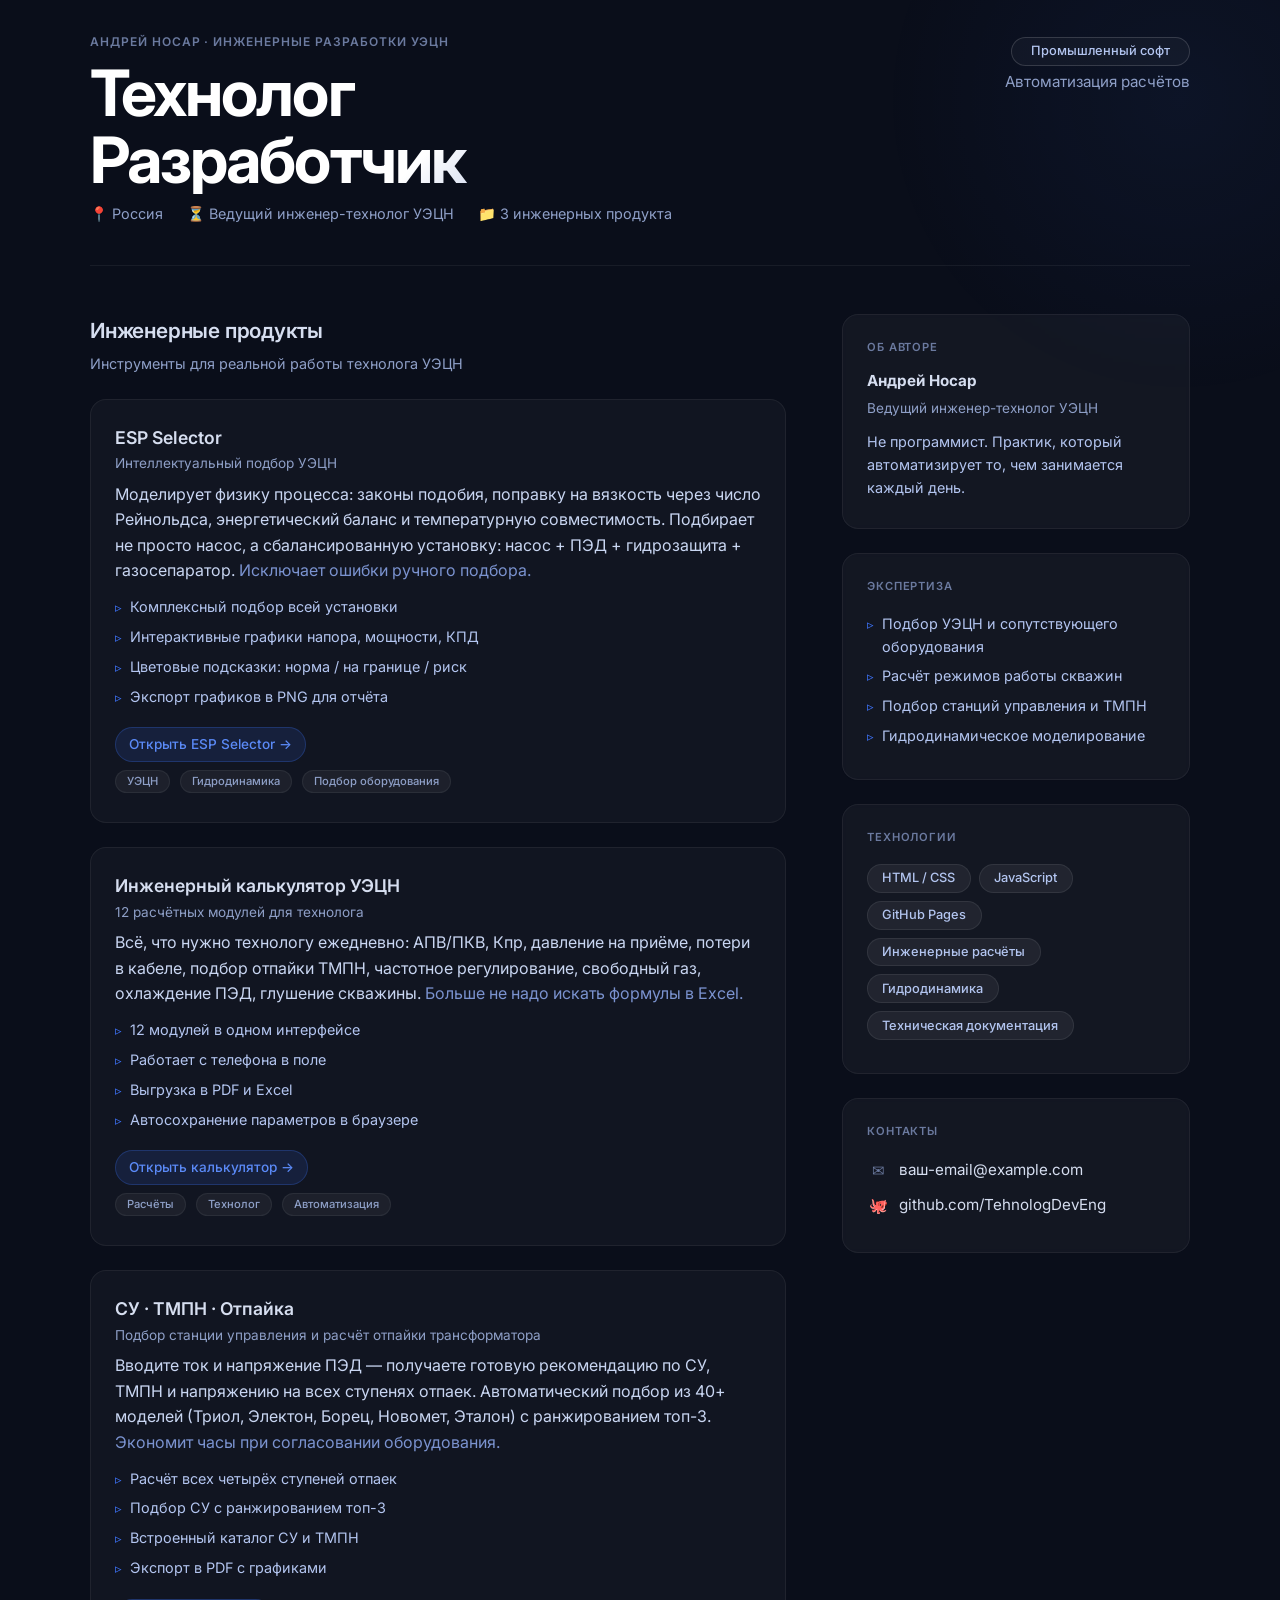
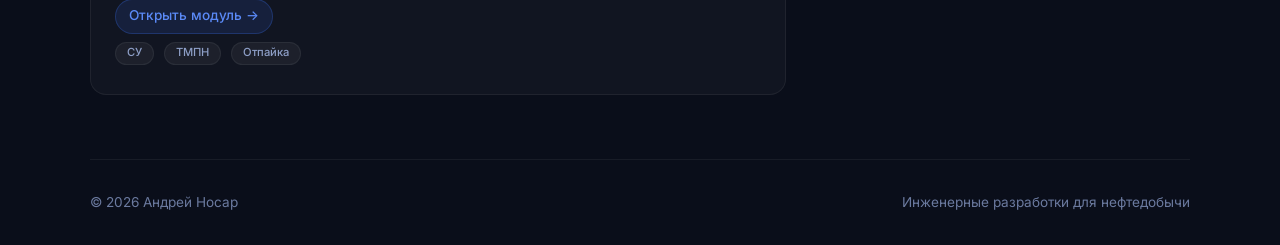
==== index.html @ 771a71e0 "Add files via upload" ====
<!DOCTYPE html>
<html lang="ru">
<head>
    <meta charset="UTF-8" />
    <meta name="viewport" content="width=device-width, initial-scale=1.0" />
    <title>Андрей Носар · Инженерные инструменты УЭЦН</title>
    <meta name="description" content="Инженерные веб‑инструменты для технолога УЭЦН: подбор УЭЦН, расчёт отпаек ТМПН, станции управления, калькулятор режимов. Разработки Андрея Носаря." />
    <meta name="author" content="Андрей Носар" />

    <!-- Open Graph (для соцсетей и мессенджеров) -->
    <meta property="og:title" content="Андрей Носар · Инженерные разработки УЭЦН" />
    <meta property="og:description" content="Три веб‑инструмента: ESP Selector, инженерный калькулятор, подбор СУ и отпаек ТМПН." />
    <meta property="og:type" content="website" />
    <meta property="og:url" content="https://tehnologdeveng.github.io/" />
    <meta property="og:image" content="https://tehnologdeveng.github.io/preview.png" />
    <meta property="og:image:width" content="1200" />
    <meta property="og:image:height" content="630" />

    <!-- Favicon и мобильные иконки -->
    <link rel="apple-touch-icon" sizes="180x180" href="/apple-touch-icon.png" />
    <link rel="icon" type="image/png" sizes="32x32" href="/favicon-32x32.png" />
    <link rel="icon" type="image/png" sizes="16x16" href="/favicon-16x16.png" />
    <link rel="manifest" href="/site.webmanifest" />

    <link href="https://fonts.googleapis.com/css2?family=Inter:opsz,wght@14..32,400;14..32,500;14..32,600;14..32,700&display=swap" rel="stylesheet" />
    <style>
        * {
            margin: 0;
            padding: 0;
            box-sizing: border-box;
        }

        body {
            font-family: 'Inter', -apple-system, sans-serif;
            background: #0a0e1a;
            color: #e8edf5;
            line-height: 1.6;
            -webkit-font-smoothing: antialiased;
            padding: 2rem 1.5rem;
            min-height: 100vh;
            display: flex;
            align-items: center;
        }

        .container {
            max-width: 1100px;
            margin: 0 auto;
            width: 100%;
        }

        .label-sm {
            font-size: 0.75rem;
            font-weight: 600;
            letter-spacing: 0.08em;
            text-transform: uppercase;
            color: #6b7a9f;
        }

        .heading-xl {
            font-size: 4rem;
            font-weight: 700;
            letter-spacing: -0.03em;
            line-height: 1.05;
            margin: 0.5rem 0 0.3rem;
            background: linear-gradient(135deg, #ffffff 60%, #7b93d0);
            -webkit-background-clip: text;
            -webkit-text-fill-color: transparent;
            background-clip: text;
        }

        .heading-lg {
            font-size: 1.3rem;
            font-weight: 600;
            letter-spacing: -0.01em;
            color: #d6def0;
            margin-bottom: 0.2rem;
        }

        .heading-md {
            font-size: 1.1rem;
            font-weight: 600;
            color: #d6def0;
            margin-bottom: 0.1rem;
        }

        .text-muted {
            color: #8e9fc7;
        }

        .text-accent {
            color: #7b93d0;
        }

        .header {
            display: flex;
            flex-wrap: wrap;
            justify-content: space-between;
            align-items: flex-start;
            padding-bottom: 2.5rem;
            border-bottom: 1px solid rgba(255, 255, 255, 0.06);
            margin-bottom: 3rem;
        }

        .header-meta {
            display: flex;
            gap: 1.5rem;
            flex-wrap: wrap;
            margin-top: 0.5rem;
            font-size: 0.9rem;
            color: #8e9fc7;
        }

        .badge-outline {
            border: 1px solid rgba(255, 255, 255, 0.15);
            border-radius: 40px;
            padding: 0.2rem 1.2rem;
            font-size: 0.8rem;
            font-weight: 500;
            color: #b3c5f0;
            display: inline-block;
            background: rgba(255, 255, 255, 0.03);
        }

        .grid-2 {
            display: grid;
            grid-template-columns: 2fr 1fr;
            gap: 3.5rem;
            margin: 2.5rem 0 2rem;
        }

        /* Анимация появления карточек */
        .project-card {
            background: rgba(255, 255, 255, 0.03);
            border-radius: 16px;
            padding: 1.5rem 1.5rem 1.8rem;
            margin-bottom: 1.5rem;
            border: 1px solid rgba(255, 255, 255, 0.06);
            transition: border-color 0.2s, background 0.2s;
            opacity: 0;
            transform: translateY(10px);
            animation: fadeUp 0.4s ease forwards;
        }
        .project-card:nth-child(1) { animation-delay: 0.05s; }
        .project-card:nth-child(2) { animation-delay: 0.15s; }
        .project-card:nth-child(3) { animation-delay: 0.25s; }

        @keyframes fadeUp {
            to {
                opacity: 1;
                transform: translateY(0);
            }
        }

        .project-card:hover {
            border-color: rgba(63, 118, 255, 0.25);
            background: rgba(255, 255, 255, 0.05);
        }

        /* Улучшенные кнопки-ссылки */
        .project-card .project-link {
            display: inline-flex;
            align-items: center;
            gap: 0.3rem;
            margin-top: 1rem;
            padding: 0.35rem 0.8rem;
            border-radius: 40px;
            background: rgba(63, 118, 255, 0.12);
            border: 1px solid rgba(63, 118, 255, 0.25);
            color: #5b8af7;
            text-decoration: none;
            font-size: 0.85rem;
            font-weight: 500;
            transition: all 0.2s;
        }
        .project-card .project-link:hover {
            background: rgba(63, 118, 255, 0.25);
            border-color: #5b8af7;
            color: #ffffff;
        }

        .project-tags {
            display: flex;
            flex-wrap: wrap;
            gap: 0.3rem 0.6rem;
            margin-top: 0.5rem;
        }

        .project-tags span {
            font-size: 0.7rem;
            font-weight: 500;
            color: #8e9fc7;
            background: rgba(255, 255, 255, 0.05);
            padding: 0.1rem 0.7rem;
            border-radius: 40px;
            border: 1px solid rgba(255, 255, 255, 0.06);
        }

        .sidebar-block {
            background: rgba(255, 255, 255, 0.04);
            border-radius: 16px;
            padding: 1.5rem 1.5rem 1.8rem;
            margin-bottom: 1.5rem;
            border: 1px solid rgba(255, 255, 255, 0.06);
            backdrop-filter: blur(2px);
        }

        .sidebar-block h3 {
            font-size: 0.7rem;
            font-weight: 600;
            letter-spacing: 0.08em;
            text-transform: uppercase;
            color: #6b7a9f;
            margin-bottom: 0.8rem;
        }

        .tech-tag {
            display: inline-block;
            background: rgba(255, 255, 255, 0.06);
            border: 1px solid rgba(255, 255, 255, 0.08);
            border-radius: 40px;
            padding: 0.2rem 0.9rem;
            font-size: 0.8rem;
            font-weight: 500;
            color: #b3c5f0;
            margin: 0.25rem 0.25rem 0.25rem 0;
        }

        .contact-line {
            display: flex;
            align-items: center;
            gap: 0.6rem;
            padding: 0.3rem 0;
            font-size: 0.95rem;
        }

        .contact-line a {
            color: #d6def0;
            text-decoration: none;
            border-bottom: 1px solid transparent;
            transition: border-color 0.2s;
        }

        .contact-line a:hover {
            border-bottom-color: #3f76ff;
        }

        .contact-line .icon {
            width: 1.4rem;
            color: #6b7a9f;
            font-weight: 400;
            text-align: center;
        }

        .feature-list {
            list-style: none;
            padding: 0;
            margin: 0.5rem 0 0;
        }

        .feature-list li {
            padding: 0.2rem 0;
            font-size: 0.9rem;
            color: #b3c5f0;
            display: flex;
            align-items: baseline;
            gap: 0.5rem;
        }

        .feature-list li::before {
            content: "▹";
            color: #3f76ff;
            font-size: 0.8rem;
        }

        /* Улучшенный контраст текста */
        .project-card p {
            color: #c9d6f2;
        }

        .footer {
            border-top: 1px solid rgba(255, 255, 255, 0.06);
            padding-top: 2rem;
            margin-top: 2.5rem;
            display: flex;
            justify-content: space-between;
            flex-wrap: wrap;
            gap: 0.8rem;
            font-size: 0.85rem;
            color: #6b7a9f;
        }

        .glow {
            position: fixed;
            width: 600px;
            height: 600px;
            background: radial-gradient(circle, rgba(63, 118, 255, 0.06) 0%, transparent 70%);
            top: -200px;
            right: -200px;
            pointer-events: none;
            z-index: -1;
        }

        /* Липкий сайдбар на десктопе */
        @media (min-width: 769px) {
            aside {
                position: sticky;
                top: 1.5rem;
                align-self: start;
            }
        }

        @media (max-width: 768px) {
            .heading-xl {
                font-size: 2.6rem;
            }
            .grid-2 {
                grid-template-columns: 1fr;
                gap: 2rem;
            }
            .container {
                padding: 0.5rem 0.5rem;
            }
            .header {
                flex-direction: column;
                gap: 0.5rem;
            }
        }

        @media (max-width: 420px) {
            .heading-xl {
                font-size: 2rem;
            }
            .badge-outline {
                font-size: 0.7rem;
                padding: 0.15rem 0.8rem;
            }
            .header-meta {
                font-size: 0.8rem;
                gap: 0.8rem;
            }
            .project-card {
                padding: 1.2rem;
            }
        }
    </style>
</head>
<body>

    <div class="glow"></div>

    <div class="container">

        <!-- ===== HEADER ===== -->
        <header class="header">
            <div>
                <div class="label-sm">Андрей Носар · Инженерные разработки УЭЦН</div>
                <h1 class="heading-xl">Технолог<br />Разработчик</h1>
                <div class="header-meta">
                    <span>📍 Россия</span>
                    <span>⏳ Ведущий инженер-технолог УЭЦН</span>
                    <span>📁 3 инженерных продукта</span>
                </div>
            </div>
            <div style="text-align: right; margin-top: 0.3rem;">
                <span class="badge-outline">Промышленный софт</span>
                <div style="margin-top: 0.3rem; font-size: 0.95rem; color: #8e9fc7;">Автоматизация расчётов</div>
            </div>
        </header>

        <!-- ===== GRID ===== -->
        <div class="grid-2">

            <!-- === ЛЕВАЯ КОЛОНКА: ПРОЕКТЫ === -->
            <section>
                <h2 class="heading-lg">Инженерные продукты</h2>
                <div style="margin-top: 0.3rem; color: #8e9fc7; font-size: 0.9rem; margin-bottom: 1.5rem;">
                    Инструменты для реальной работы технолога УЭЦН
                </div>

                <!-- === ПРОЕКТ 1: ESP Selector === -->
                <div class="project-card">
                    <div class="heading-md">ESP Selector</div>
                    <div style="font-size: 0.85rem; color: #8e9fc7; margin-bottom: 0.4rem;">
                        Интеллектуальный подбор УЭЦН
                    </div>
                    <p>
                        Моделирует физику процесса: законы подобия, поправку на вязкость через число Рейнольдса,
                        энергетический баланс и температурную совместимость. Подбирает не просто насос,
                        а сбалансированную установку: насос + ПЭД + гидрозащита + газосепаратор.
                        <span style="color: #7b93d0;">Исключает ошибки ручного подбора.</span>
                    </p>
                    <ul class="feature-list">
                        <li>Комплексный подбор всей установки</li>
                        <li>Интерактивные графики напора, мощности, КПД</li>
                        <li>Цветовые подсказки: норма / на границе / риск</li>
                        <li>Экспорт графиков в PNG для отчёта</li>
                    </ul>
                    <a href="https://tehnologdeveng.github.io/engineering-module-for-selecting-esp/" target="_blank" class="project-link">Открыть ESP Selector →</a>
                    <div class="project-tags">
                        <span>УЭЦН</span>
                        <span>Гидродинамика</span>
                        <span>Подбор оборудования</span>
                    </div>
                </div>

                <!-- === ПРОЕКТ 2: Инженерный калькулятор === -->
                <div class="project-card">
                    <div class="heading-md">Инженерный калькулятор УЭЦН</div>
                    <div style="font-size: 0.85rem; color: #8e9fc7; margin-bottom: 0.4rem;">
                        12 расчётных модулей для технолога
                    </div>
                    <p>
                        Всё, что нужно технологу ежедневно: АПВ/ПКВ, Кпр, давление на приёме,
                        потери в кабеле, подбор отпайки ТМПН, частотное регулирование,
                        свободный газ, охлаждение ПЭД, глушение скважины.
                        <span style="color: #7b93d0;">Больше не надо искать формулы в Excel.</span>
                    </p>
                    <ul class="feature-list">
                        <li>12 модулей в одном интерфейсе</li>
                        <li>Работает с телефона в поле</li>
                        <li>Выгрузка в PDF и Excel</li>
                        <li>Автосохранение параметров в браузере</li>
                    </ul>
                    <a href="https://tehnologdeveng.github.io/engineering-calculator/" target="_blank" class="project-link">Открыть калькулятор →</a>
                    <div class="project-tags">
                        <span>Расчёты</span>
                        <span>Технолог</span>
                        <span>Автоматизация</span>
                    </div>
                </div>

                <!-- === ПРОЕКТ 3: СУ · ТМПН · Отпайка === -->
                <div class="project-card">
                    <div class="heading-md">СУ · ТМПН · Отпайка</div>
                    <div style="font-size: 0.85rem; color: #8e9fc7; margin-bottom: 0.4rem;">
                        Подбор станции управления и расчёт отпайки трансформатора
                    </div>
                    <p>
                        Вводите ток и напряжение ПЭД — получаете готовую рекомендацию по СУ, ТМПН
                        и напряжению на всех ступенях отпаек. Автоматический подбор из 40+ моделей
                        (Триол, Электон, Борец, Новомет, Эталон) с ранжированием топ-3.
                        <span style="color: #7b93d0;">Экономит часы при согласовании оборудования.</span>
                    </p>
                    <ul class="feature-list">
                        <li>Расчёт всех четырёх ступеней отпаек</li>
                        <li>Подбор СУ с ранжированием топ-3</li>
                        <li>Встроенный каталог СУ и ТМПН</li>
                        <li>Экспорт в PDF с графиками</li>
                    </ul>
                    <a href="https://tehnologdeveng.github.io/Transformer-Oil-filled-for-Submersible-Pumps/" target="_blank" class="project-link">Открыть модуль →</a>
                    <div class="project-tags">
                        <span>СУ</span>
                        <span>ТМПН</span>
                        <span>Отпайка</span>
                    </div>
                </div>

            </section>

            <!-- === ПРАВАЯ КОЛОНКА: ОБ АВТОРЕ === -->
            <aside>

                <div class="sidebar-block">
                    <h3>Об авторе</h3>
                    <p style="font-size: 0.95rem; color: #d6def0; margin-bottom: 0.3rem;">
                        <strong>Андрей Носар</strong>
                    </p>
                    <p style="font-size: 0.85rem; color: #8e9fc7; margin-bottom: 0.6rem;">
                        Ведущий инженер-технолог УЭЦН
                    </p>
                    <p style="font-size: 0.9rem; color: #b3c5f0;">
                        Не программист. Практик, который автоматизирует то, чем занимается каждый день.
                    </p>
                </div>

                <div class="sidebar-block">
                    <h3>Экспертиза</h3>
                    <ul class="feature-list">
                        <li>Подбор УЭЦН и сопутствующего оборудования</li>
                        <li>Расчёт режимов работы скважин</li>
                        <li>Подбор станций управления и ТМПН</li>
                        <li>Гидродинамическое моделирование</li>
                    </ul>
                </div>

                <div class="sidebar-block">
                    <h3>Технологии</h3>
                    <div>
                        <span class="tech-tag">HTML / CSS</span>
                        <span class="tech-tag">JavaScript</span>
                        <span class="tech-tag">GitHub Pages</span>
                        <span class="tech-tag">Инженерные расчёты</span>
                        <span class="tech-tag">Гидродинамика</span>
                        <span class="tech-tag">Техническая документация</span>
                    </div>
                </div>

                <div class="sidebar-block">
                    <h3>Контакты</h3>
                    <div class="contact-line">
                        <span class="icon">✉</span>
                        <!-- Замените на реальный email -->
                        <a href="mailto:ваш-email@example.com">ваш-email@example.com</a>
                    </div>
                    <div class="contact-line">
                        <span class="icon">🐙</span>
                        <a href="https://github.com/TehnologDevEng" target="_blank">github.com/TehnologDevEng</a>
                    </div>
                </div>

            </aside>

        </div>

        <!-- ===== FOOTER ===== -->
        <footer class="footer">
            <span>© 2026 Андрей Носар</span>
            <span>Инженерные разработки для нефтедобычи</span>
        </footer>

    </div>

</body>
</html>
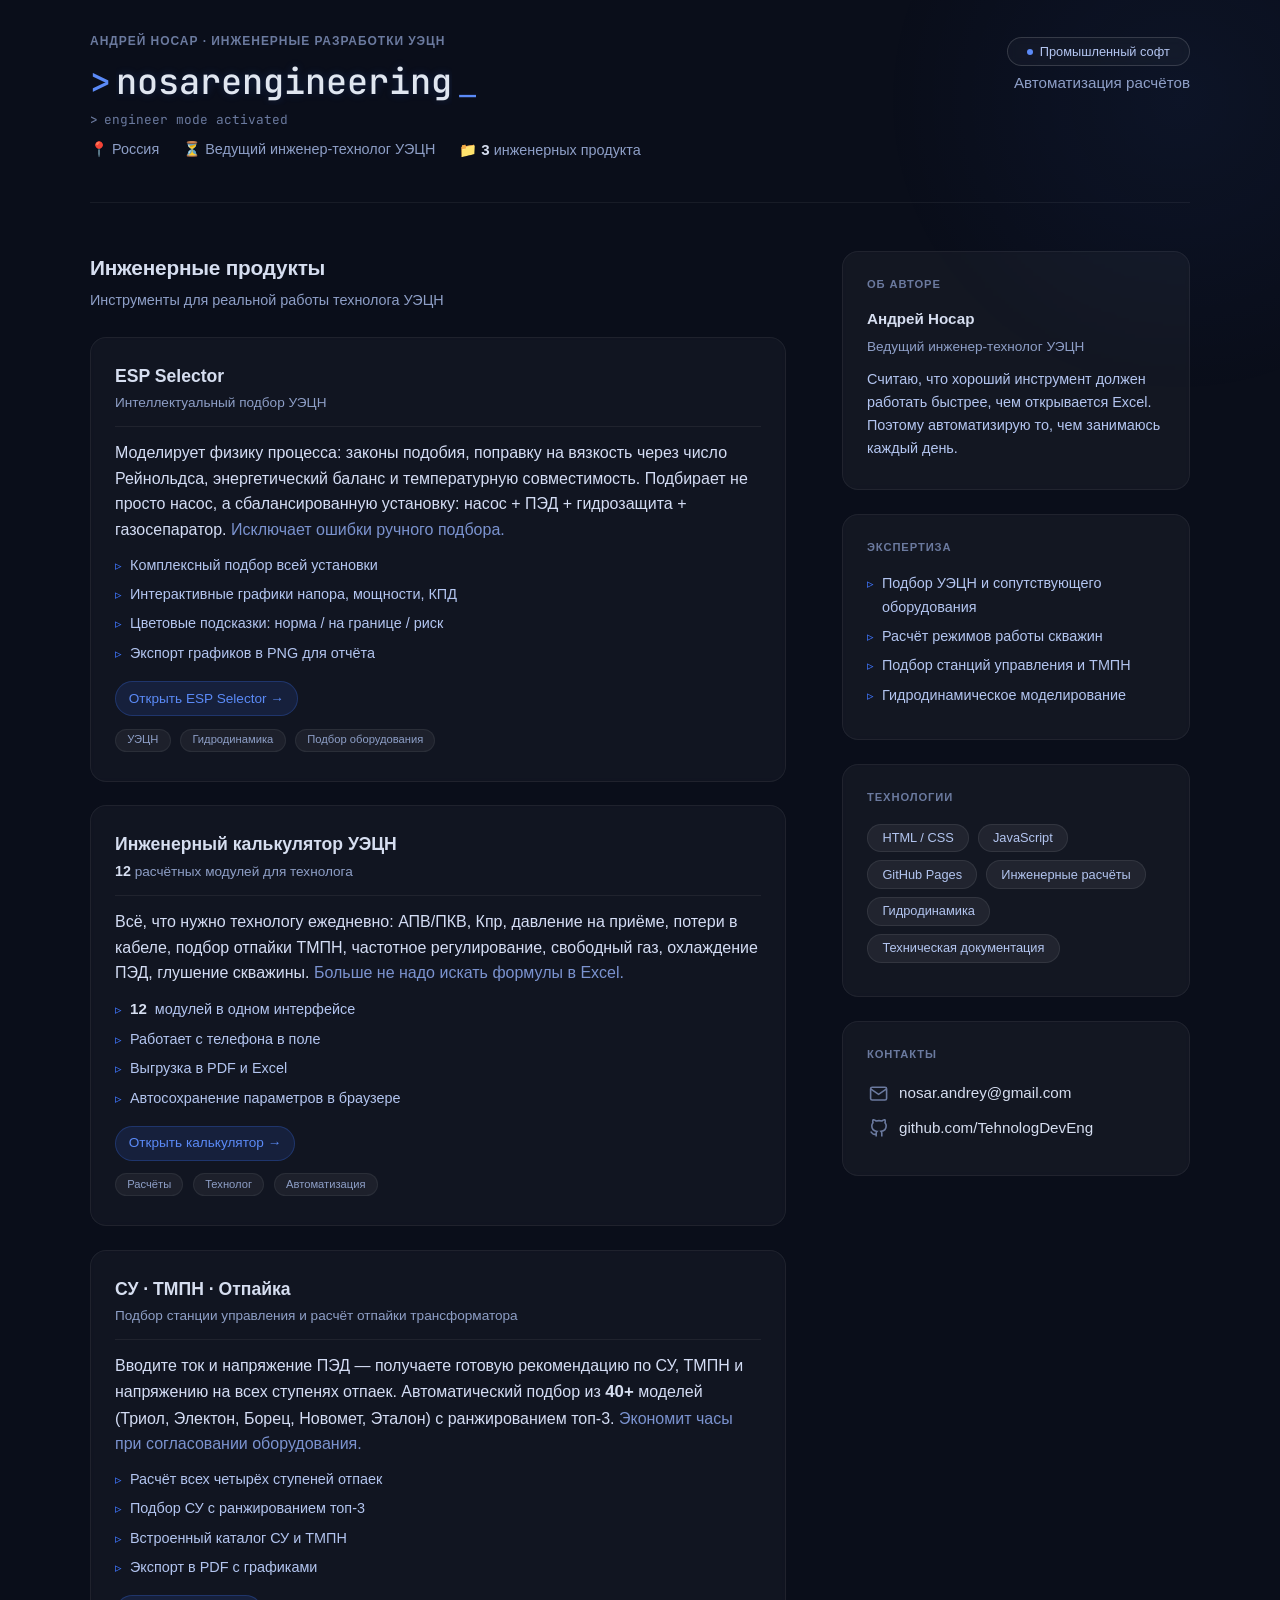
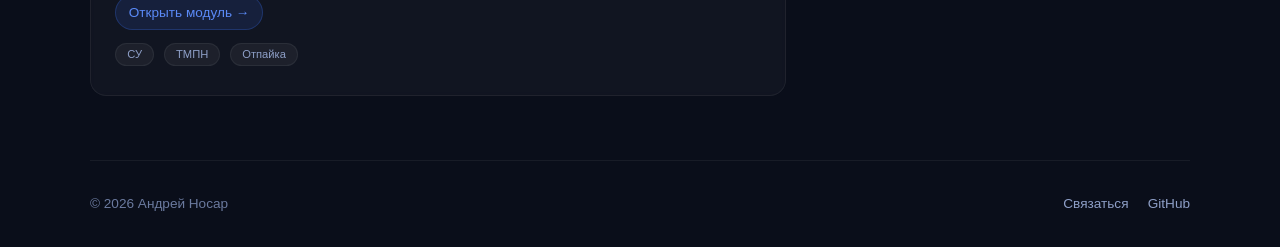
==== commit 7ba88fc4: "Add files via upload" ====
--- a/index.html
+++ b/index.html
@@ -6,8 +6,9 @@
     <title>Андрей Носар · Инженерные инструменты УЭЦН</title>
     <meta name="description" content="Инженерные веб‑инструменты для технолога УЭЦН: подбор УЭЦН, расчёт отпаек ТМПН, станции управления, калькулятор режимов. Разработки Андрея Носаря." />
     <meta name="author" content="Андрей Носар" />
-
-    <!-- Open Graph (для соцсетей и мессенджеров) -->
+    <meta name="date" content="2026-07-04" />
+    <link rel="canonical" href="https://tehnologdeveng.github.io/" />
+
     <meta property="og:title" content="Андрей Носар · Инженерные разработки УЭЦН" />
     <meta property="og:description" content="Три веб‑инструмента: ESP Selector, инженерный калькулятор, подбор СУ и отпаек ТМПН." />
     <meta property="og:type" content="website" />
@@ -16,476 +17,395 @@
     <meta property="og:image:width" content="1200" />
     <meta property="og:image:height" content="630" />
 
-    <!-- Favicon и мобильные иконки -->
+    <link rel="preconnect" href="https://fonts.googleapis.com" />
+    <link rel="preconnect" href="https://fonts.gstatic.com" crossorigin />
+    <link href="https://fonts.googleapis.com/css2?family=JetBrains+Mono:wght@400;500;600&display=swap" rel="stylesheet" />
+
+    <script type="application/ld+json">
+    {
+        "@context": "https://schema.org",
+        "@type": "Person",
+        "name": "Андрей Носар",
+        "jobTitle": "Ведущий инженер-технолог УЭЦН",
+        "url": "https://tehnologdeveng.github.io/",
+        "sameAs": ["https://github.com/TehnologDevEng"],
+        "knowsAbout": ["УЭЦН", "Подбор насосного оборудования", "Расчёт режимов скважин", "ТМПН", "Станции управления"]
+    }
+    </script>
+
     <link rel="apple-touch-icon" sizes="180x180" href="/apple-touch-icon.png" />
     <link rel="icon" type="image/png" sizes="32x32" href="/favicon-32x32.png" />
     <link rel="icon" type="image/png" sizes="16x16" href="/favicon-16x16.png" />
     <link rel="manifest" href="/site.webmanifest" />
 
-    <link href="https://fonts.googleapis.com/css2?family=Inter:opsz,wght@14..32,400;14..32,500;14..32,600;14..32,700&display=swap" rel="stylesheet" />
     <style>
-        * {
-            margin: 0;
-            padding: 0;
-            box-sizing: border-box;
-        }
+        :root {
+            --bg-primary: #0a0e1a;
+            --bg-card: rgba(255, 255, 255, 0.03);
+            --bg-card-hover: rgba(255, 255, 255, 0.05);
+            --border-subtle: rgba(255, 255, 255, 0.06);
+            --border-accent: rgba(63, 118, 255, 0.25);
+            --text-primary: #e8edf5;
+            --text-secondary: #d4ddf5;
+            --text-muted: #8e9fc7;
+            --text-accent: #7b93d0;
+            --accent-blue: #3f76ff;
+            --accent-blue-light: #5b8af7;
+            --font-sans: -apple-system, BlinkMacSystemFont, 'Segoe UI', Roboto, 'Helvetica Neue', Arial, sans-serif;
+            --font-mono: 'JetBrains Mono', 'SF Mono', Menlo, Monaco, 'Courier New', monospace;
+            --radius-card: 16px;
+            --radius-pill: 40px;
+            --transition-smooth: 0.2s cubic-bezier(0.4, 0, 0.2, 1);
+        }
+
+        * { margin: 0; padding: 0; box-sizing: border-box; }
 
         body {
-            font-family: 'Inter', -apple-system, sans-serif;
-            background: #0a0e1a;
-            color: #e8edf5;
+            font-family: var(--font-sans);
+            background: var(--bg-primary);
+            color: var(--text-primary);
             line-height: 1.6;
             -webkit-font-smoothing: antialiased;
             padding: 2rem 1.5rem;
             min-height: 100vh;
             display: flex;
             align-items: center;
-        }
-
-        .container {
-            max-width: 1100px;
-            margin: 0 auto;
-            width: 100%;
-        }
+            position: relative;
+            overflow-x: hidden;
+        }
+
+        .container { max-width: 1100px; margin: 0 auto; width: 100%; }
 
         .label-sm {
-            font-size: 0.75rem;
-            font-weight: 600;
-            letter-spacing: 0.08em;
-            text-transform: uppercase;
-            color: #6b7a9f;
-        }
-
-        .heading-xl {
-            font-size: 4rem;
-            font-weight: 700;
-            letter-spacing: -0.03em;
-            line-height: 1.05;
-            margin: 0.5rem 0 0.3rem;
-            background: linear-gradient(135deg, #ffffff 60%, #7b93d0);
-            -webkit-background-clip: text;
-            -webkit-text-fill-color: transparent;
-            background-clip: text;
-        }
+            font-size: 0.75rem; font-weight: 600; letter-spacing: 0.08em;
+            text-transform: uppercase; color: #6b7a9f;
+        }
+
+        .terminal-heading {
+            font-family: var(--font-mono);
+            font-size: clamp(1.5rem, 4.5vw, 2.2rem);
+            font-weight: 400; line-height: 1.3;
+            margin: 0.5rem 0 0.3rem; color: #e0e6f0;
+            display: flex; flex-wrap: wrap; align-items: baseline; gap: 0.3rem;
+        }
+
+        .prompt { color: var(--accent-blue-light); font-weight: 500; user-select: none; }
+
+        .brand-name {
+            font-weight: 500; color: #e0e6f0;
+            text-shadow: 0 0 10px rgba(63, 118, 255, 0.2);
+            white-space: nowrap; overflow: hidden; width: 0;
+            animation: typing 2s steps(16) forwards;
+            display: inline-block; vertical-align: bottom;
+        }
+
+        @keyframes typing { from { width: 0; } to { width: 16ch; } }
+
+        .cursor { font-weight: 300; color: var(--accent-blue-light); animation: blink 1s step-end infinite; user-select: none; }
+        @keyframes blink { 50% { opacity: 0; } }
+
+        .terminal-sub {
+            font-family: var(--font-mono); font-size: 0.8rem; color: #6b7a9f;
+            margin-top: 0.2rem; opacity: 0;
+            animation: fadeIn 0.5s ease 2.5s forwards;
+            display: flex; align-items: center; gap: 0.4rem;
+        }
+        @keyframes fadeIn { to { opacity: 1; } }
+        .terminal-sub .prompt { font-size: 0.8rem; color: #6b7a9f; }
 
         .heading-lg {
-            font-size: 1.3rem;
-            font-weight: 600;
-            letter-spacing: -0.01em;
-            color: #d6def0;
-            margin-bottom: 0.2rem;
-        }
-
-        .heading-md {
-            font-size: 1.1rem;
-            font-weight: 600;
-            color: #d6def0;
-            margin-bottom: 0.1rem;
-        }
-
-        .text-muted {
-            color: #8e9fc7;
-        }
-
-        .text-accent {
-            color: #7b93d0;
-        }
+            font-size: 1.3rem; font-weight: 600; letter-spacing: -0.01em;
+            color: #d6def0; margin-bottom: 0.2rem;
+        }
+        .heading-md { font-size: 1.1rem; font-weight: 600; color: #d6def0; margin-bottom: 0.1rem; }
+        .text-muted { color: var(--text-muted); }
+        .text-accent { color: var(--text-accent); }
 
         .header {
-            display: flex;
-            flex-wrap: wrap;
-            justify-content: space-between;
-            align-items: flex-start;
-            padding-bottom: 2.5rem;
-            border-bottom: 1px solid rgba(255, 255, 255, 0.06);
-            margin-bottom: 3rem;
-        }
-
-        .header-meta {
-            display: flex;
-            gap: 1.5rem;
-            flex-wrap: wrap;
-            margin-top: 0.5rem;
-            font-size: 0.9rem;
-            color: #8e9fc7;
-        }
+            display: flex; flex-wrap: wrap; justify-content: space-between; align-items: flex-start;
+            padding-bottom: 2.5rem; border-bottom: 1px solid var(--border-subtle); margin-bottom: 3rem;
+        }
+
+        .header-meta { display: flex; gap: 1.5rem; flex-wrap: wrap; margin-top: 0.5rem; font-size: 0.9rem; color: var(--text-muted); }
 
         .badge-outline {
-            border: 1px solid rgba(255, 255, 255, 0.15);
-            border-radius: 40px;
-            padding: 0.2rem 1.2rem;
-            font-size: 0.8rem;
-            font-weight: 500;
-            color: #b3c5f0;
-            display: inline-block;
-            background: rgba(255, 255, 255, 0.03);
-        }
-
-        .grid-2 {
-            display: grid;
-            grid-template-columns: 2fr 1fr;
-            gap: 3.5rem;
-            margin: 2.5rem 0 2rem;
-        }
-
-        /* Анимация появления карточек */
+            border: 1px solid rgba(255,255,255,0.15); border-radius: var(--radius-pill);
+            padding: 0.2rem 1.2rem; font-size: 0.8rem; font-weight: 500; color: #b3c5f0;
+            display: inline-flex; align-items: center; gap: 0.4rem;
+            background: rgba(255,255,255,0.03); backdrop-filter: blur(5px);
+            transition: all var(--transition-smooth);
+        }
+        .badge-outline::before {
+            content: ''; display: inline-block; width: 6px; height: 6px;
+            background: #5b8af7; border-radius: 50%; animation: pulse-dot 2s infinite;
+        }
+        @keyframes pulse-dot { 0%,100%{opacity:0.6;transform:scale(1)} 50%{opacity:1;transform:scale(1.2)} }
+        .badge-outline:hover { background: rgba(63,118,255,0.1); border-color: rgba(63,118,255,0.4); }
+
+        .grid-2 { display: grid; grid-template-columns: 2fr 1fr; gap: 3.5rem; margin: 2.5rem 0 2rem; }
+
         .project-card {
-            background: rgba(255, 255, 255, 0.03);
-            border-radius: 16px;
-            padding: 1.5rem 1.5rem 1.8rem;
-            margin-bottom: 1.5rem;
-            border: 1px solid rgba(255, 255, 255, 0.06);
-            transition: border-color 0.2s, background 0.2s;
-            opacity: 0;
-            transform: translateY(10px);
-            animation: fadeUp 0.4s ease forwards;
-        }
+            background: var(--bg-card); border-radius: var(--radius-card);
+            padding: 1.5rem 1.5rem 1.8rem; margin-bottom: 1.5rem;
+            border: 1px solid var(--border-subtle); transition: all var(--transition-smooth);
+            opacity: 0; transform: translateY(10px);
+            animation: fadeUp 0.4s ease forwards; backdrop-filter: blur(2px);
+            position: relative; will-change: transform;
+            cursor: pointer;
+        }
+        .project-card:hover {
+            border-color: var(--border-accent); background: var(--bg-card-hover);
+            transform: translateY(-4px); box-shadow: 0 12px 35px -10px rgba(0,0,0,0.4);
+        }
+        .project-card::before {
+            content: ''; position: absolute; top:0;left:0;right:0;bottom:0;
+            border-radius: var(--radius-card);
+            background: radial-gradient(circle at top left, rgba(63,118,255,0.08), transparent 70%);
+            opacity: 0; transition: opacity var(--transition-smooth); pointer-events: none;
+        }
+        .project-card:hover::before { opacity: 1; }
         .project-card:nth-child(1) { animation-delay: 0.05s; }
         .project-card:nth-child(2) { animation-delay: 0.15s; }
         .project-card:nth-child(3) { animation-delay: 0.25s; }
 
-        @keyframes fadeUp {
-            to {
-                opacity: 1;
-                transform: translateY(0);
-            }
-        }
-
-        .project-card:hover {
-            border-color: rgba(63, 118, 255, 0.25);
-            background: rgba(255, 255, 255, 0.05);
-        }
-
-        /* Улучшенные кнопки-ссылки */
-        .project-card .project-link {
-            display: inline-flex;
-            align-items: center;
-            gap: 0.3rem;
-            margin-top: 1rem;
-            padding: 0.35rem 0.8rem;
-            border-radius: 40px;
-            background: rgba(63, 118, 255, 0.12);
-            border: 1px solid rgba(63, 118, 255, 0.25);
-            color: #5b8af7;
-            text-decoration: none;
-            font-size: 0.85rem;
-            font-weight: 500;
-            transition: all 0.2s;
-        }
-        .project-card .project-link:hover {
-            background: rgba(63, 118, 255, 0.25);
-            border-color: #5b8af7;
-            color: #ffffff;
-        }
-
-        .project-tags {
-            display: flex;
-            flex-wrap: wrap;
-            gap: 0.3rem 0.6rem;
-            margin-top: 0.5rem;
-        }
-
+        @keyframes fadeUp { to { opacity: 1; transform: translateY(0); } }
+
+        .card-divider { height: 1px; background: var(--border-subtle); margin: 0.8rem 0; width: 100%; }
+
+        .project-link {
+            display: inline-flex; align-items: center; gap: 0.3rem;
+            margin-top: 0.8rem; padding: 0.35rem 0.8rem;
+            border-radius: var(--radius-pill); background: rgba(63,118,255,0.12);
+            border: 1px solid var(--border-accent); color: var(--accent-blue-light);
+            text-decoration: none; font-size: 0.85rem; font-weight: 500;
+            transition: all var(--transition-smooth); position: relative; z-index: 2;
+        }
+        .project-link:hover {
+            background: rgba(63,118,255,0.25); border-color: var(--accent-blue-light);
+            color: #fff; box-shadow: 0 0 20px rgba(63,118,255,0.3);
+        }
+
+        .project-tags { display: flex; flex-wrap: wrap; gap: 0.3rem 0.6rem; margin-top: 0.8rem; }
         .project-tags span {
-            font-size: 0.7rem;
-            font-weight: 500;
-            color: #8e9fc7;
-            background: rgba(255, 255, 255, 0.05);
-            padding: 0.1rem 0.7rem;
-            border-radius: 40px;
-            border: 1px solid rgba(255, 255, 255, 0.06);
-        }
-
-        .sidebar-block {
-            background: rgba(255, 255, 255, 0.04);
-            border-radius: 16px;
-            padding: 1.5rem 1.5rem 1.8rem;
-            margin-bottom: 1.5rem;
-            border: 1px solid rgba(255, 255, 255, 0.06);
-            backdrop-filter: blur(2px);
-        }
-
-        .sidebar-block h3 {
-            font-size: 0.7rem;
-            font-weight: 600;
-            letter-spacing: 0.08em;
-            text-transform: uppercase;
-            color: #6b7a9f;
-            margin-bottom: 0.8rem;
-        }
-
-        .tech-tag {
-            display: inline-block;
-            background: rgba(255, 255, 255, 0.06);
-            border: 1px solid rgba(255, 255, 255, 0.08);
-            border-radius: 40px;
-            padding: 0.2rem 0.9rem;
-            font-size: 0.8rem;
-            font-weight: 500;
-            color: #b3c5f0;
-            margin: 0.25rem 0.25rem 0.25rem 0;
-        }
-
-        .contact-line {
-            display: flex;
-            align-items: center;
-            gap: 0.6rem;
-            padding: 0.3rem 0;
-            font-size: 0.95rem;
-        }
-
-        .contact-line a {
-            color: #d6def0;
-            text-decoration: none;
-            border-bottom: 1px solid transparent;
-            transition: border-color 0.2s;
-        }
-
-        .contact-line a:hover {
-            border-bottom-color: #3f76ff;
-        }
-
-        .contact-line .icon {
-            width: 1.4rem;
-            color: #6b7a9f;
-            font-weight: 400;
-            text-align: center;
-        }
-
-        .feature-list {
-            list-style: none;
-            padding: 0;
-            margin: 0.5rem 0 0;
-        }
-
-        .feature-list li {
-            padding: 0.2rem 0;
-            font-size: 0.9rem;
-            color: #b3c5f0;
-            display: flex;
-            align-items: baseline;
-            gap: 0.5rem;
-        }
-
-        .feature-list li::before {
-            content: "▹";
-            color: #3f76ff;
-            font-size: 0.8rem;
-        }
-
-        /* Улучшенный контраст текста */
-        .project-card p {
-            color: #c9d6f2;
-        }
-
-        .footer {
-            border-top: 1px solid rgba(255, 255, 255, 0.06);
-            padding-top: 2rem;
-            margin-top: 2.5rem;
-            display: flex;
-            justify-content: space-between;
-            flex-wrap: wrap;
-            gap: 0.8rem;
-            font-size: 0.85rem;
-            color: #6b7a9f;
-        }
-
-        .glow {
-            position: fixed;
-            width: 600px;
-            height: 600px;
-            background: radial-gradient(circle, rgba(63, 118, 255, 0.06) 0%, transparent 70%);
-            top: -200px;
-            right: -200px;
-            pointer-events: none;
-            z-index: -1;
-        }
-
-        /* Липкий сайдбар на десктопе */
-        @media (min-width: 769px) {
-            aside {
-                position: sticky;
-                top: 1.5rem;
-                align-self: start;
-            }
-        }
+            font-size: 0.7rem; font-weight: 500; color: var(--text-muted);
+            background: rgba(255,255,255,0.05); padding: 0.1rem 0.7rem;
+            border-radius: var(--radius-pill); border: 1px solid var(--border-subtle);
+            transition: all var(--transition-smooth);
+        }
+        .project-tags span:hover { background: rgba(63,118,255,0.1); border-color: rgba(63,118,255,0.3); color: var(--text-primary); }
+
+        .project-card p { color: var(--text-secondary); }
+        .highlight-number { font-weight: 600; color: #d6def0; font-size: 1.05em; }
+
+        /* Sidebar */
+        .sidebar-block { background: rgba(255,255,255,0.04); border-radius: var(--radius-card); padding: 1.5rem 1.5rem 1.8rem; margin-bottom: 1.5rem; border: 1px solid var(--border-subtle); backdrop-filter: blur(2px); }
+        .sidebar-block:hover { background: rgba(255,255,255,0.06); border-color: rgba(255,255,255,0.1); }
+        .sidebar-block h3 { font-size: 0.7rem; font-weight: 600; letter-spacing: 0.08em; text-transform: uppercase; color: #6b7a9f; margin-bottom: 0.8rem; }
+
+        .tech-tag { display: inline-block; background: rgba(255,255,255,0.06); border: 1px solid rgba(255,255,255,0.08); border-radius: var(--radius-pill); padding: 0.2rem 0.9rem; font-size: 0.8rem; font-weight: 500; color: #b3c5f0; margin: 0.25rem 0.25rem 0.25rem 0; transition: all var(--transition-smooth); cursor: default; }
+        .tech-tag:hover { background: rgba(63,118,255,0.15); border-color: rgba(63,118,255,0.3); color: #fff; }
+
+        .contact-line { display: flex; align-items: center; gap: 0.6rem; padding: 0.3rem 0; font-size: 0.95rem; transition: transform var(--transition-smooth); }
+        .contact-line:hover { transform: translateX(3px); }
+        .contact-line a { color: #d6def0; text-decoration: none; border-bottom: 1px solid transparent; transition: all var(--transition-smooth); }
+        .contact-line a:hover { border-bottom-color: var(--accent-blue); color: #fff; }
+        .contact-line .icon { width: 1.4rem; display: flex; align-items: center; justify-content: center; color: #6b7a9f; transition: color var(--transition-smooth); }
+        .contact-line:hover .icon { color: var(--accent-blue-light); }
+
+        .feature-list { list-style: none; padding: 0; margin: 0.5rem 0 0; }
+        .feature-list li { padding: 0.2rem 0; font-size: 0.9rem; color: #b3c5f0; display: flex; align-items: baseline; gap: 0.5rem; transition: transform var(--transition-smooth); }
+        .feature-list li:hover { transform: translateX(2px); color: var(--text-primary); }
+        .feature-list li::before { content: "▹"; color: var(--accent-blue); font-size: 0.8rem; }
+
+        .footer { border-top: 1px solid var(--border-subtle); padding-top: 2rem; margin-top: 2.5rem; display: flex; justify-content: space-between; align-items: center; flex-wrap: wrap; gap: 0.8rem; font-size: 0.85rem; color: #6b7a9f; }
+        .footer-links { display: flex; gap: 1.2rem; align-items: center; }
+        .footer-links a { color: #8e9fc7; text-decoration: none; transition: color var(--transition-smooth); }
+        .footer-links a:hover { color: var(--text-primary); }
+
+        .glow { position: fixed; width: 600px; height: 600px; background: radial-gradient(circle, rgba(63,118,255,0.06) 0%, transparent 70%); top: -200px; right: -200px; pointer-events: none; z-index: -1; animation: pulse 8s ease-in-out infinite; }
+        @keyframes pulse { 0%,100%{opacity:0.8} 50%{opacity:1} }
+
+        /* Модальное окно */
+        .modal-overlay {
+            position: fixed; top: 0; left: 0; right: 0; bottom: 0;
+            background: rgba(0,0,0,0.7); backdrop-filter: blur(8px);
+            display: flex; align-items: center; justify-content: center;
+            z-index: 1000; opacity: 0; visibility: hidden;
+            transition: opacity 0.3s ease, visibility 0.3s ease;
+        }
+        .modal-overlay.active { opacity: 1; visibility: visible; }
+
+        .modal {
+            background: var(--bg-primary); border: 1px solid var(--border-accent);
+            border-radius: var(--radius-card); max-width: 600px; width: 90%;
+            padding: 2rem; position: relative;
+            box-shadow: 0 20px 50px rgba(0,0,0,0.6);
+            transform: translateY(20px); transition: transform 0.3s ease;
+            font-family: var(--font-sans);
+        }
+        .modal-overlay.active .modal { transform: translateY(0); }
+
+        .modal-close {
+            position: absolute; top: 1rem; right: 1.2rem;
+            background: none; border: none; color: var(--text-muted);
+            font-size: 1.8rem; cursor: pointer; transition: color var(--transition-smooth);
+        }
+        .modal-close:hover { color: #fff; }
+
+        .modal h2 { font-family: var(--font-mono); font-weight: 500; margin-bottom: 1rem; color: #e0e6f0; }
+        .modal p { color: var(--text-secondary); margin-bottom: 1rem; }
+        .modal .feature-list li { font-size: 0.95rem; margin-bottom: 0.3rem; }
+
+        .modal-actions { margin-top: 1.5rem; display: flex; gap: 1rem; flex-wrap: wrap; }
+        .modal .project-link { margin-top: 0; }
 
         @media (max-width: 768px) {
-            .heading-xl {
-                font-size: 2.6rem;
-            }
-            .grid-2 {
-                grid-template-columns: 1fr;
-                gap: 2rem;
-            }
-            .container {
-                padding: 0.5rem 0.5rem;
-            }
-            .header {
-                flex-direction: column;
-                gap: 0.5rem;
-            }
-        }
-
+            .grid-2 { grid-template-columns: 1fr; gap: 2rem; }
+            .container { padding: 0.5rem; }
+            .header { flex-direction: column; gap: 0.5rem; }
+            body { padding: 1.5rem 1rem; }
+        }
         @media (max-width: 420px) {
-            .heading-xl {
-                font-size: 2rem;
-            }
-            .badge-outline {
-                font-size: 0.7rem;
-                padding: 0.15rem 0.8rem;
-            }
-            .header-meta {
-                font-size: 0.8rem;
-                gap: 0.8rem;
-            }
-            .project-card {
-                padding: 1.2rem;
-            }
-        }
+            .terminal-heading { font-size: 1.5rem; }
+            .badge-outline { font-size: 0.7rem; padding: 0.15rem 0.8rem; }
+            .header-meta { font-size: 0.8rem; gap: 0.8rem; }
+            .project-card { padding: 1rem; }
+        }
+        @media (prefers-reduced-motion: reduce) { * { animation: none !important; transition: none !important; } }
+        :focus-visible { outline: 2px solid var(--accent-blue); outline-offset: 2px; border-radius: 4px; }
+        .svg-icon { width: 1.2rem; height: 1.2rem; stroke: currentColor; fill: none; stroke-width: 2; vertical-align: middle; }
     </style>
 </head>
 <body>
-
-    <div class="glow"></div>
-
-    <div class="container">
-
-        <!-- ===== HEADER ===== -->
-        <header class="header">
+    <div class="glow" aria-hidden="true"></div>
+
+    <main class="container">
+        <header class="header" role="banner">
             <div>
                 <div class="label-sm">Андрей Носар · Инженерные разработки УЭЦН</div>
-                <h1 class="heading-xl">Технолог<br />Разработчик</h1>
+                <h1 class="terminal-heading">
+                    <span class="prompt">></span>
+                    <span class="brand-name" aria-label="nosarengineering">nosarengineering</span>
+                    <span class="cursor">_</span>
+                </h1>
+                <div class="terminal-sub"><span class="prompt">></span> engineer mode activated</div>
                 <div class="header-meta">
                     <span>📍 Россия</span>
                     <span>⏳ Ведущий инженер-технолог УЭЦН</span>
-                    <span>📁 3 инженерных продукта</span>
+                    <span>📁 <strong class="highlight-number">3</strong> инженерных продукта</span>
                 </div>
             </div>
             <div style="text-align: right; margin-top: 0.3rem;">
-                <span class="badge-outline">Промышленный софт</span>
-                <div style="margin-top: 0.3rem; font-size: 0.95rem; color: #8e9fc7;">Автоматизация расчётов</div>
+                <span class="badge-outline" role="status">Промышленный софт</span>
+                <div style="margin-top: 0.3rem; font-size: 0.95rem; color: var(--text-muted);">Автоматизация расчётов</div>
             </div>
         </header>
 
-        <!-- ===== GRID ===== -->
         <div class="grid-2">
-
-            <!-- === ЛЕВАЯ КОЛОНКА: ПРОЕКТЫ === -->
-            <section>
-                <h2 class="heading-lg">Инженерные продукты</h2>
-                <div style="margin-top: 0.3rem; color: #8e9fc7; font-size: 0.9rem; margin-bottom: 1.5rem;">
+            <section aria-labelledby="projects-heading">
+                <h2 id="projects-heading" class="heading-lg">Инженерные продукты</h2>
+                <div style="margin-top: 0.3rem; color: var(--text-muted); font-size: 0.9rem; margin-bottom: 1.5rem;">
                     Инструменты для реальной работы технолога УЭЦН
                 </div>
 
-                <!-- === ПРОЕКТ 1: ESP Selector === -->
-                <div class="project-card">
-                    <div class="heading-md">ESP Selector</div>
-                    <div style="font-size: 0.85rem; color: #8e9fc7; margin-bottom: 0.4rem;">
-                        Интеллектуальный подбор УЭЦН
-                    </div>
+                <!-- Карточка 1 -->
+                <article class="project-card" data-modal="modal-esp">
+                    <h3 class="heading-md">ESP Selector</h3>
+                    <div style="font-size: 0.85rem; color: var(--text-muted); margin-bottom: 0.2rem;">Интеллектуальный подбор УЭЦН</div>
+                    <div class="card-divider"></div>
                     <p>
                         Моделирует физику процесса: законы подобия, поправку на вязкость через число Рейнольдса,
                         энергетический баланс и температурную совместимость. Подбирает не просто насос,
                         а сбалансированную установку: насос + ПЭД + гидрозащита + газосепаратор.
-                        <span style="color: #7b93d0;">Исключает ошибки ручного подбора.</span>
+                        <span style="color: var(--text-accent);">Исключает ошибки ручного подбора.</span>
                     </p>
-                    <ul class="feature-list">
+                    <ul class="feature-list" aria-label="Возможности ESP Selector">
                         <li>Комплексный подбор всей установки</li>
                         <li>Интерактивные графики напора, мощности, КПД</li>
                         <li>Цветовые подсказки: норма / на границе / риск</li>
                         <li>Экспорт графиков в PNG для отчёта</li>
                     </ul>
-                    <a href="https://tehnologdeveng.github.io/engineering-module-for-selecting-esp/" target="_blank" class="project-link">Открыть ESP Selector →</a>
-                    <div class="project-tags">
-                        <span>УЭЦН</span>
-                        <span>Гидродинамика</span>
-                        <span>Подбор оборудования</span>
+                    <a href="https://tehnologdeveng.github.io/engineering-module-for-selecting-esp/" target="_blank" rel="noopener noreferrer" class="project-link" onclick="event.stopPropagation()">
+                        Открыть ESP Selector →
+                    </a>
+                    <div class="project-tags" aria-label="Теги проекта">
+                        <span>УЭЦН</span><span>Гидродинамика</span><span>Подбор оборудования</span>
                     </div>
-                </div>
-
-                <!-- === ПРОЕКТ 2: Инженерный калькулятор === -->
-                <div class="project-card">
-                    <div class="heading-md">Инженерный калькулятор УЭЦН</div>
-                    <div style="font-size: 0.85rem; color: #8e9fc7; margin-bottom: 0.4rem;">
-                        12 расчётных модулей для технолога
-                    </div>
+                </article>
+
+                <!-- Карточка 2 -->
+                <article class="project-card" data-modal="modal-calc">
+                    <h3 class="heading-md">Инженерный калькулятор УЭЦН</h3>
+                    <div style="font-size: 0.85rem; color: var(--text-muted); margin-bottom: 0.2rem;"><strong class="highlight-number">12</strong> расчётных модулей для технолога</div>
+                    <div class="card-divider"></div>
                     <p>
                         Всё, что нужно технологу ежедневно: АПВ/ПКВ, Кпр, давление на приёме,
                         потери в кабеле, подбор отпайки ТМПН, частотное регулирование,
                         свободный газ, охлаждение ПЭД, глушение скважины.
-                        <span style="color: #7b93d0;">Больше не надо искать формулы в Excel.</span>
+                        <span style="color: var(--text-accent);">Больше не надо искать формулы в Excel.</span>
                     </p>
-                    <ul class="feature-list">
-                        <li>12 модулей в одном интерфейсе</li>
+                    <ul class="feature-list" aria-label="Возможности калькулятора">
+                        <li><strong class="highlight-number">12</strong> модулей в одном интерфейсе</li>
                         <li>Работает с телефона в поле</li>
                         <li>Выгрузка в PDF и Excel</li>
                         <li>Автосохранение параметров в браузере</li>
                     </ul>
-                    <a href="https://tehnologdeveng.github.io/engineering-calculator/" target="_blank" class="project-link">Открыть калькулятор →</a>
-                    <div class="project-tags">
-                        <span>Расчёты</span>
-                        <span>Технолог</span>
-                        <span>Автоматизация</span>
+                    <a href="https://tehnologdeveng.github.io/engineering-calculator/" target="_blank" rel="noopener noreferrer" class="project-link" onclick="event.stopPropagation()">
+                        Открыть калькулятор →
+                    </a>
+                    <div class="project-tags" aria-label="Теги проекта">
+                        <span>Расчёты</span><span>Технолог</span><span>Автоматизация</span>
                     </div>
-                </div>
-
-                <!-- === ПРОЕКТ 3: СУ · ТМПН · Отпайка === -->
-                <div class="project-card">
-                    <div class="heading-md">СУ · ТМПН · Отпайка</div>
-                    <div style="font-size: 0.85rem; color: #8e9fc7; margin-bottom: 0.4rem;">
-                        Подбор станции управления и расчёт отпайки трансформатора
-                    </div>
+                </article>
+
+                <!-- Карточка 3 -->
+                <article class="project-card" data-modal="modal-tmpn">
+                    <h3 class="heading-md">СУ · ТМПН · Отпайка</h3>
+                    <div style="font-size: 0.85rem; color: var(--text-muted); margin-bottom: 0.2rem;">Подбор станции управления и расчёт отпайки трансформатора</div>
+                    <div class="card-divider"></div>
                     <p>
                         Вводите ток и напряжение ПЭД — получаете готовую рекомендацию по СУ, ТМПН
-                        и напряжению на всех ступенях отпаек. Автоматический подбор из 40+ моделей
+                        и напряжению на всех ступенях отпаек. Автоматический подбор из <strong class="highlight-number">40+</strong> моделей
                         (Триол, Электон, Борец, Новомет, Эталон) с ранжированием топ-3.
-                        <span style="color: #7b93d0;">Экономит часы при согласовании оборудования.</span>
+                        <span style="color: var(--text-accent);">Экономит часы при согласовании оборудования.</span>
                     </p>
-                    <ul class="feature-list">
+                    <ul class="feature-list" aria-label="Возможности модуля">
                         <li>Расчёт всех четырёх ступеней отпаек</li>
                         <li>Подбор СУ с ранжированием топ-3</li>
                         <li>Встроенный каталог СУ и ТМПН</li>
                         <li>Экспорт в PDF с графиками</li>
                     </ul>
-                    <a href="https://tehnologdeveng.github.io/Transformer-Oil-filled-for-Submersible-Pumps/" target="_blank" class="project-link">Открыть модуль →</a>
-                    <div class="project-tags">
-                        <span>СУ</span>
-                        <span>ТМПН</span>
-                        <span>Отпайка</span>
+                    <a href="https://tehnologdeveng.github.io/Transformer-Oil-filled-for-Submersible-Pumps/" target="_blank" rel="noopener noreferrer" class="project-link" onclick="event.stopPropagation()">
+                        Открыть модуль →
+                    </a>
+                    <div class="project-tags" aria-label="Теги проекта">
+                        <span>СУ</span><span>ТМПН</span><span>Отпайка</span>
                     </div>
-                </div>
-
+                </article>
             </section>
 
-            <!-- === ПРАВАЯ КОЛОНКА: ОБ АВТОРЕ === -->
-            <aside>
-
+            <aside aria-labelledby="about-heading">
                 <div class="sidebar-block">
-                    <h3>Об авторе</h3>
-                    <p style="font-size: 0.95rem; color: #d6def0; margin-bottom: 0.3rem;">
-                        <strong>Андрей Носар</strong>
-                    </p>
-                    <p style="font-size: 0.85rem; color: #8e9fc7; margin-bottom: 0.6rem;">
-                        Ведущий инженер-технолог УЭЦН
-                    </p>
+                    <h3 id="about-heading">Об авторе</h3>
+                    <p style="font-size: 0.95rem; color: #d6def0; margin-bottom: 0.3rem;"><strong>Андрей Носар</strong></p>
+                    <p style="font-size: 0.85rem; color: var(--text-muted); margin-bottom: 0.6rem;">Ведущий инженер-технолог УЭЦН</p>
                     <p style="font-size: 0.9rem; color: #b3c5f0;">
-                        Не программист. Практик, который автоматизирует то, чем занимается каждый день.
+                        Считаю, что хороший инструмент должен работать быстрее, чем открывается Excel.
+                        Поэтому автоматизирую то, чем занимаюсь каждый день.
                     </p>
                 </div>
-
                 <div class="sidebar-block">
                     <h3>Экспертиза</h3>
-                    <ul class="feature-list">
+                    <ul class="feature-list" aria-label="Области экспертизы">
                         <li>Подбор УЭЦН и сопутствующего оборудования</li>
                         <li>Расчёт режимов работы скважин</li>
                         <li>Подбор станций управления и ТМПН</li>
                         <li>Гидродинамическое моделирование</li>
                     </ul>
                 </div>
-
                 <div class="sidebar-block">
                     <h3>Технологии</h3>
-                    <div>
+                    <div aria-label="Используемые технологии">
                         <span class="tech-tag">HTML / CSS</span>
                         <span class="tech-tag">JavaScript</span>
                         <span class="tech-tag">GitHub Pages</span>
@@ -494,31 +414,148 @@
                         <span class="tech-tag">Техническая документация</span>
                     </div>
                 </div>
-
                 <div class="sidebar-block">
                     <h3>Контакты</h3>
-                    <div class="contact-line">
-                        <span class="icon">✉</span>
-                        <!-- Замените на реальный email -->
-                        <a href="mailto:ваш-email@example.com">ваш-email@example.com</a>
-                    </div>
-                    <div class="contact-line">
-                        <span class="icon">🐙</span>
-                        <a href="https://github.com/TehnologDevEng" target="_blank">github.com/TehnologDevEng</a>
-                    </div>
+                    <address style="font-style: normal;">
+                        <div class="contact-line">
+                            <span class="icon" aria-hidden="true">
+                                <svg class="svg-icon" viewBox="0 0 24 24" stroke="currentColor" fill="none">
+                                    <path d="M4 4h16c1.1 0 2 .9 2 2v12c0 1.1-.9 2-2 2H4c-1.1 0-2-.9-2-2V6c0-1.1.9-2 2-2z"></path>
+                                    <polyline points="22,6 12,13 2,6"></polyline>
+                                </svg>
+                            </span>
+                            <a href="mailto:nosar.andrey@gmail.com" aria-label="Отправить email">nosar.andrey@gmail.com</a>
+                        </div>
+                        <div class="contact-line">
+                            <span class="icon" aria-hidden="true">
+                                <svg class="svg-icon" viewBox="0 0 24 24" stroke="currentColor" fill="none">
+                                    <path d="M9 19c-5 1.5-5-2.5-7-3m14 6v-3.87a3.37 3.37 0 0 0-.94-2.61c3.14-.35 6.44-1.54 6.44-7A5.44 5.44 0 0 0 20 4.77 5.07 5.07 0 0 0 19.91 1S18.73.65 16 2.48a13.38 13.38 0 0 0-7 0C6.27.65 5.09 1 5.09 1A5.07 5.07 0 0 0 5 4.77a5.44 5.44 0 0 0-1.5 3.78c0 5.42 3.3 6.61 6.44 7A3.37 3.37 0 0 0 9 18.13V22"></path>
+                                </svg>
+                            </span>
+                            <a href="https://github.com/TehnologDevEng" target="_blank" rel="noopener noreferrer" aria-label="Профиль на GitHub">github.com/TehnologDevEng</a>
+                        </div>
+                    </address>
                 </div>
-
             </aside>
-
         </div>
 
-        <!-- ===== FOOTER ===== -->
-        <footer class="footer">
+        <footer class="footer" role="contentinfo">
             <span>© 2026 Андрей Носар</span>
-            <span>Инженерные разработки для нефтедобычи</span>
+            <div class="footer-links">
+                <a href="mailto:nosar.andrey@gmail.com">Связаться</a>
+                <a href="https://github.com/TehnologDevEng" target="_blank" rel="noopener noreferrer">GitHub</a>
+            </div>
         </footer>
-
+    </main>
+
+    <!-- Модальные окна с подробным описанием -->
+    <div id="modal-esp" class="modal-overlay">
+        <div class="modal">
+            <button class="modal-close" aria-label="Закрыть">&times;</button>
+            <h2>ESP Selector — интеллектуальный подбор УЭЦН</h2>
+            <p>Инструмент моделирует полную физику процесса подбора установки электроцентробежного насоса. Учитывает законы подобия, поправку на вязкость, энергетический баланс и тепловую совместимость.</p>
+            <ul class="feature-list">
+                <li>Автоматический подбор насоса, ПЭД, гидрозащиты и газосепаратора</li>
+                <li>Интерактивные графики напора, мощности и КПД</li>
+                <li>Цветовые индикаторы состояния: норма, граница, риск</li>
+                <li>Экспорт графиков в PNG для технических отчётов</li>
+                <li>Сравнение до 3 вариантов установок одновременно</li>
+                <li>Встроенная база характеристик насосов и двигателей</li>
+            </ul>
+            <div class="modal-actions">
+                <a href="https://tehnologdeveng.github.io/engineering-module-for-selecting-esp/" target="_blank" rel="noopener noreferrer" class="project-link">
+                    Открыть инструмент →
+                </a>
+            </div>
+        </div>
     </div>
 
+    <div id="modal-calc" class="modal-overlay">
+        <div class="modal">
+            <button class="modal-close" aria-label="Закрыть">&times;</button>
+            <h2>Инженерный калькулятор УЭЦН</h2>
+            <p>12 расчётных модулей, закрывающих ежедневные задачи технолога: от определения давления на приёме до подбора отпайки ТМПН и расчёта потерь в кабеле.</p>
+            <ul class="feature-list">
+                <li>АПВ / ПКВ, коэффициент продуктивности</li>
+                <li>Давление на приёме насоса</li>
+                <li>Потери напряжения в кабеле</li>
+                <li>Подбор отпайки ТМПН</li>
+                <li>Частотное регулирование</li>
+                <li>Свободный газ на приёме</li>
+                <li>Охлаждение ПЭД</li>
+                <li>Глушение скважины</li>
+                <li>Выгрузка результатов в PDF и Excel</li>
+                <li>Адаптивный интерфейс для работы с телефона в поле</li>
+            </ul>
+            <div class="modal-actions">
+                <a href="https://tehnologdeveng.github.io/engineering-calculator/" target="_blank" rel="noopener noreferrer" class="project-link">
+                    Открыть калькулятор →
+                </a>
+            </div>
+        </div>
+    </div>
+
+    <div id="modal-tmpn" class="modal-overlay">
+        <div class="modal">
+            <button class="modal-close" aria-label="Закрыть">&times;</button>
+            <h2>Подбор СУ · ТМПН · Отпайка</h2>
+            <p>Профессиональный модуль для подбора станции управления и трансформатора. Автоматически рассчитывает все четыре ступени отпаек и ранжирует топ-3 модели СУ из встроенного каталога.</p>
+            <ul class="feature-list">
+                <li>Расчёт напряжения на всех ступенях отпаек ТМПН</li>
+                <li>Ранжирование топ-3 станций управления по току и мощности</li>
+                <li>База из 40+ моделей СУ (Триол, Электон, Борец, Новомет, Эталон)</li>
+                <li>Учёт коэффициента запаса по току</li>
+                <li>Экспорт результатов в PDF с графиками напряжения</li>
+                <li>Сохранение истории подбора в браузере</li>
+            </ul>
+            <div class="modal-actions">
+                <a href="https://tehnologdeveng.github.io/Transformer-Oil-filled-for-Submersible-Pumps/" target="_blank" rel="noopener noreferrer" class="project-link">
+                    Открыть модуль →
+                </a>
+            </div>
+        </div>
+    </div>
+
+    <script>
+        (function() {
+            // Открытие модального окна по клику на карточку
+            const cards = document.querySelectorAll('.project-card[data-modal]');
+            const overlays = document.querySelectorAll('.modal-overlay');
+
+            cards.forEach(card => {
+                card.addEventListener('click', function(e) {
+                    // если клик по ссылке — не открываем (уже обработано stopPropagation)
+                    const modalId = this.getAttribute('data-modal');
+                    const overlay = document.getElementById(modalId);
+                    if (overlay) {
+                        overlay.classList.add('active');
+                        document.body.style.overflow = 'hidden';
+                    }
+                });
+            });
+
+            // Закрытие по кнопке, по клику вне модала, по Escape
+            overlays.forEach(overlay => {
+                overlay.addEventListener('click', function(e) {
+                    if (e.target === this || e.target.classList.contains('modal-close')) {
+                        this.classList.remove('active');
+                        document.body.style.overflow = '';
+                    }
+                });
+            });
+
+            document.addEventListener('keydown', function(e) {
+                if (e.key === 'Escape') {
+                    overlays.forEach(o => {
+                        if (o.classList.contains('active')) {
+                            o.classList.remove('active');
+                            document.body.style.overflow = '';
+                        }
+                    });
+                }
+            });
+        })();
+        console.log('🛠️ Engineer mode v1.0.3 | Modal windows active');
+    </script>
 </body>
 </html>
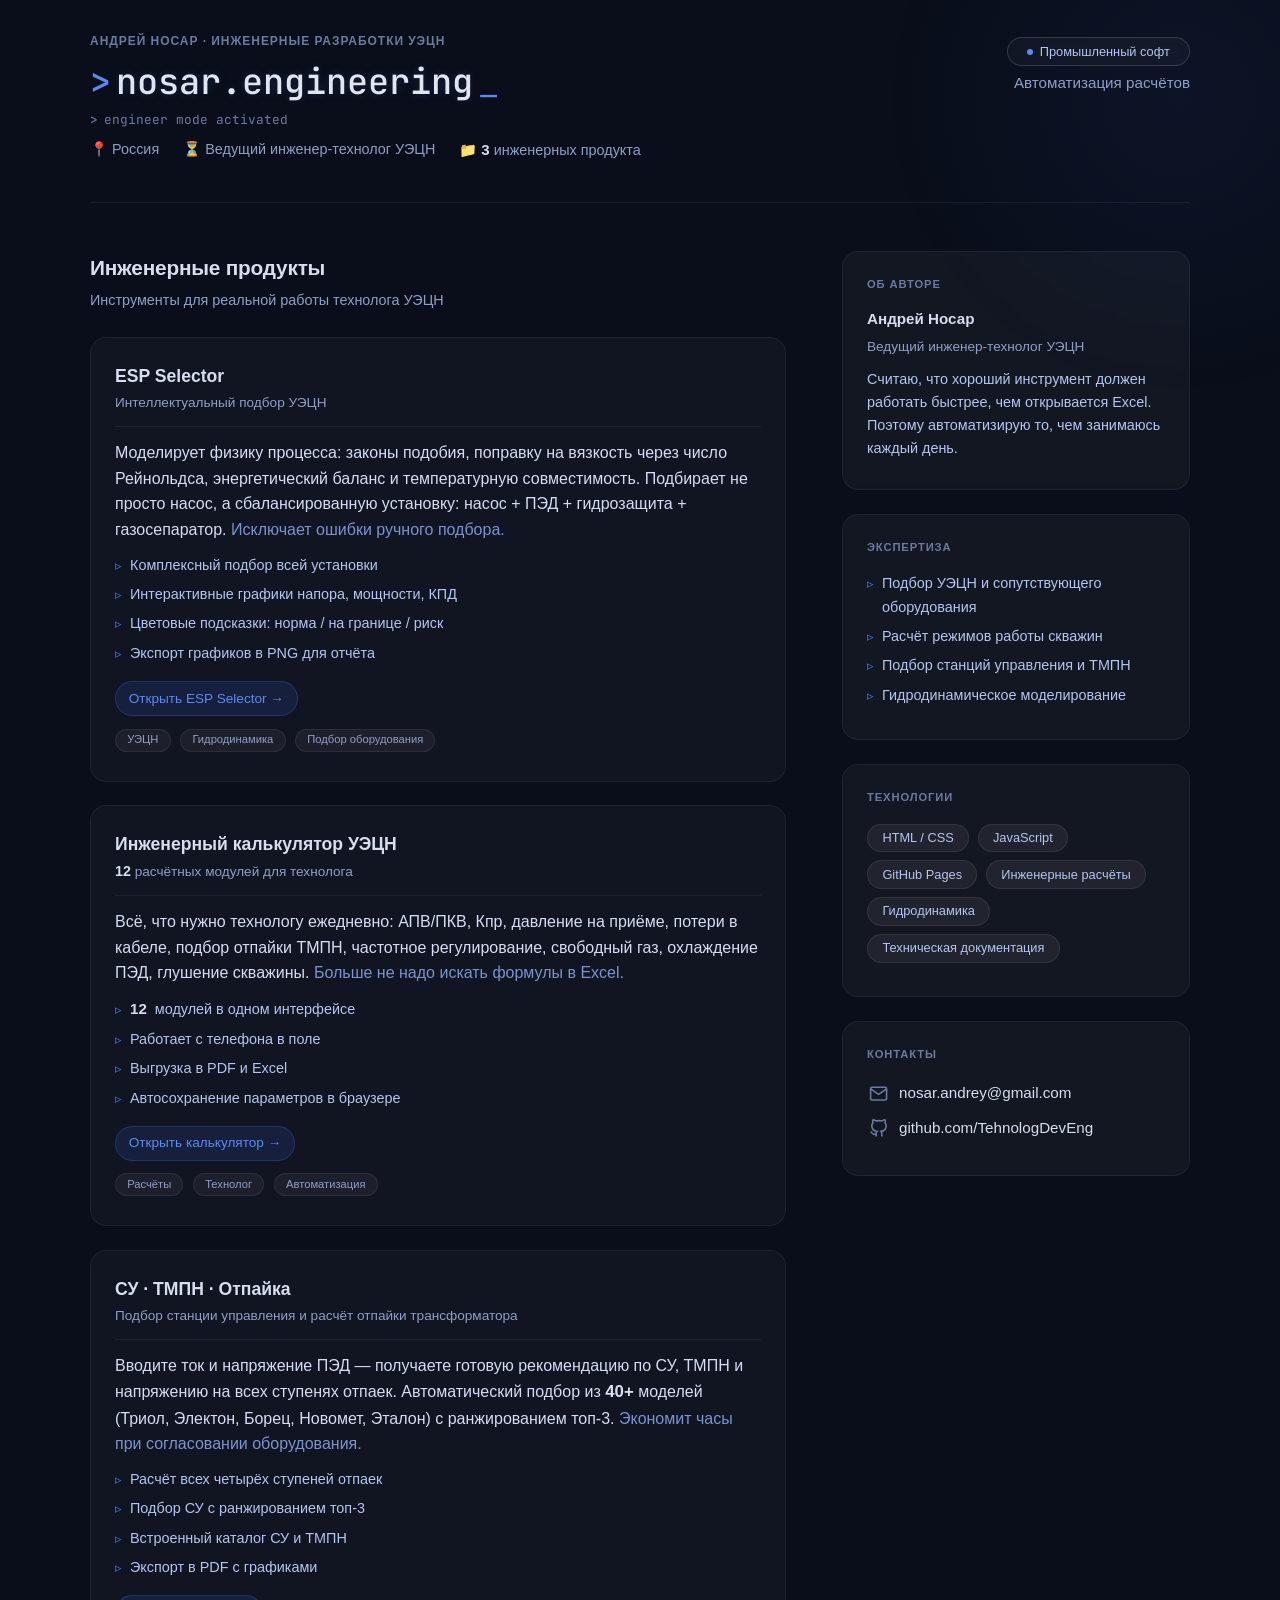
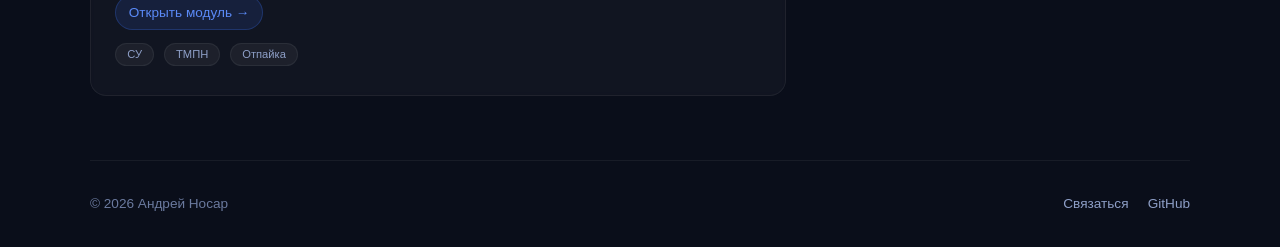
==== commit 9286bd56: "Add files via upload" ====
--- a/index.html
+++ b/index.html
@@ -95,11 +95,11 @@
             font-weight: 500; color: #e0e6f0;
             text-shadow: 0 0 10px rgba(63, 118, 255, 0.2);
             white-space: nowrap; overflow: hidden; width: 0;
-            animation: typing 2s steps(16) forwards;
+            animation: typing 2s steps(17) forwards;
             display: inline-block; vertical-align: bottom;
         }
 
-        @keyframes typing { from { width: 0; } to { width: 16ch; } }
+        @keyframes typing { from { width: 0; } to { width: 17ch; } }
 
         .cursor { font-weight: 300; color: var(--accent-blue-light); animation: blink 1s step-end infinite; user-select: none; }
         @keyframes blink { 50% { opacity: 0; } }
@@ -157,6 +157,11 @@
             border-color: var(--border-accent); background: var(--bg-card-hover);
             transform: translateY(-4px); box-shadow: 0 12px 35px -10px rgba(0,0,0,0.4);
         }
+        .project-card:focus-visible {
+            outline: 2px solid var(--accent-blue);
+            outline-offset: 4px;
+            border-radius: var(--radius-card);
+        }
         .project-card::before {
             content: ''; position: absolute; top:0;left:0;right:0;bottom:0;
             border-radius: var(--radius-card);
@@ -237,7 +242,8 @@
 
         .modal {
             background: var(--bg-primary); border: 1px solid var(--border-accent);
-            border-radius: var(--radius-card); max-width: 600px; width: 90%;
+            border-radius: var(--radius-card); max-width: 650px; width: 90%;
+            max-height: 85vh; overflow-y: auto;
             padding: 2rem; position: relative;
             box-shadow: 0 20px 50px rgba(0,0,0,0.6);
             transform: translateY(20px); transition: transform 0.3s ease;
@@ -249,6 +255,7 @@
             position: absolute; top: 1rem; right: 1.2rem;
             background: none; border: none; color: var(--text-muted);
             font-size: 1.8rem; cursor: pointer; transition: color var(--transition-smooth);
+            z-index: 10;
         }
         .modal-close:hover { color: #fff; }
 
@@ -258,6 +265,95 @@
 
         .modal-actions { margin-top: 1.5rem; display: flex; gap: 1rem; flex-wrap: wrap; }
         .modal .project-link { margin-top: 0; }
+
+        /* Вкладки */
+        .tabs {
+            display: flex; gap: 0;
+            margin: 1.2rem 0 1rem;
+            border-bottom: 1px solid var(--border-subtle);
+        }
+        .tab-btn {
+            background: transparent;
+            border: none;
+            color: var(--text-muted);
+            font-family: var(--font-mono);
+            font-size: 0.8rem;
+            font-weight: 500;
+            letter-spacing: 0.03em;
+            padding: 0.5rem 1.2rem;
+            cursor: pointer;
+            border-bottom: 2px solid transparent;
+            transition: all var(--transition-smooth);
+            position: relative;
+        }
+        .tab-btn:hover {
+            color: var(--text-primary);
+            background: rgba(255,255,255,0.03);
+        }
+        .tab-btn.active {
+            color: var(--accent-blue-light);
+            border-bottom-color: var(--accent-blue-light);
+        }
+        .tab-btn:focus-visible {
+            outline: 2px solid var(--accent-blue);
+            outline-offset: -2px;
+            border-radius: 4px 4px 0 0;
+        }
+        .tab-panel {
+            display: none;
+            animation: fadeUp 0.25s ease;
+        }
+        .tab-panel.active { display: block; }
+
+        /* Инструкция */
+        .instruction-content {
+            font-size: 0.9rem;
+            line-height: 1.7;
+            color: var(--text-secondary);
+        }
+        .instruction-content h3 {
+            font-family: var(--font-mono);
+            font-weight: 500;
+            color: var(--text-primary);
+            margin: 1rem 0 0.6rem;
+            font-size: 1rem;
+        }
+        .instruction-content h4 {
+            font-family: var(--font-mono);
+            font-weight: 500;
+            color: var(--text-accent);
+            margin: 1rem 0 0.4rem;
+            font-size: 0.85rem;
+            text-transform: uppercase;
+            letter-spacing: 0.04em;
+        }
+        .instruction-content p { margin-bottom: 0.6rem; }
+        .instruction-content ul, .instruction-content ol {
+            margin-left: 1.2rem; margin-bottom: 0.8rem;
+        }
+        .instruction-content li { margin-bottom: 0.25rem; color: var(--text-secondary); }
+        .instruction-content strong { color: var(--text-primary); font-weight: 600; }
+        .instruction-content table {
+            width: 100%; border-collapse: collapse;
+            font-size: 0.8rem; font-family: var(--font-mono);
+            color: var(--text-secondary);
+            margin: 0.8rem 0 1rem;
+        }
+        .instruction-content th {
+            background: rgba(255,255,255,0.05);
+            padding: 0.5rem 0.6rem;
+            text-align: left;
+            font-weight: 500;
+            color: var(--text-accent);
+            border-bottom: 1px solid var(--border-subtle);
+        }
+        .instruction-content td {
+            padding: 0.4rem 0.6rem;
+            border-bottom: 1px solid var(--border-subtle);
+        }
+        .instruction-content tr:last-child td { border-bottom: none; }
+        .instruction-content tbody tr:hover { background: rgba(63,118,255,0.05); }
+        .instruction-content td strong { color: var(--accent-blue-light); }
 
         @media (max-width: 768px) {
             .grid-2 { grid-template-columns: 1fr; gap: 2rem; }
@@ -271,7 +367,12 @@
             .header-meta { font-size: 0.8rem; gap: 0.8rem; }
             .project-card { padding: 1rem; }
         }
-        @media (prefers-reduced-motion: reduce) { * { animation: none !important; transition: none !important; } }
+        @media (prefers-reduced-motion: reduce) {
+            * { animation: none !important; transition: none !important; }
+            .brand-name { width: auto; animation: none; }
+            .terminal-sub { opacity: 1; animation: none; }
+            .cursor { animation: none; opacity: 0; }
+        }
         :focus-visible { outline: 2px solid var(--accent-blue); outline-offset: 2px; border-radius: 4px; }
         .svg-icon { width: 1.2rem; height: 1.2rem; stroke: currentColor; fill: none; stroke-width: 2; vertical-align: middle; }
     </style>
@@ -285,7 +386,7 @@
                 <div class="label-sm">Андрей Носар · Инженерные разработки УЭЦН</div>
                 <h1 class="terminal-heading">
                     <span class="prompt">></span>
-                    <span class="brand-name" aria-label="nosarengineering">nosarengineering</span>
+                    <span class="brand-name" aria-label="nosar.engineering">nosar.engineering</span>
                     <span class="cursor">_</span>
                 </h1>
                 <div class="terminal-sub"><span class="prompt">></span> engineer mode activated</div>
@@ -309,11 +410,11 @@
                 </div>
 
                 <!-- Карточка 1 -->
-                <article class="project-card" data-modal="modal-esp">
+                <article class="project-card" data-modal="modal-esp" tabindex="0" role="button" aria-describedby="desc-esp">
                     <h3 class="heading-md">ESP Selector</h3>
                     <div style="font-size: 0.85rem; color: var(--text-muted); margin-bottom: 0.2rem;">Интеллектуальный подбор УЭЦН</div>
                     <div class="card-divider"></div>
-                    <p>
+                    <p id="desc-esp">
                         Моделирует физику процесса: законы подобия, поправку на вязкость через число Рейнольдса,
                         энергетический баланс и температурную совместимость. Подбирает не просто насос,
                         а сбалансированную установку: насос + ПЭД + гидрозащита + газосепаратор.
@@ -334,11 +435,11 @@
                 </article>
 
                 <!-- Карточка 2 -->
-                <article class="project-card" data-modal="modal-calc">
+                <article class="project-card" data-modal="modal-calc" tabindex="0" role="button" aria-describedby="desc-calc">
                     <h3 class="heading-md">Инженерный калькулятор УЭЦН</h3>
                     <div style="font-size: 0.85rem; color: var(--text-muted); margin-bottom: 0.2rem;"><strong class="highlight-number">12</strong> расчётных модулей для технолога</div>
                     <div class="card-divider"></div>
-                    <p>
+                    <p id="desc-calc">
                         Всё, что нужно технологу ежедневно: АПВ/ПКВ, Кпр, давление на приёме,
                         потери в кабеле, подбор отпайки ТМПН, частотное регулирование,
                         свободный газ, охлаждение ПЭД, глушение скважины.
@@ -359,11 +460,11 @@
                 </article>
 
                 <!-- Карточка 3 -->
-                <article class="project-card" data-modal="modal-tmpn">
+                <article class="project-card" data-modal="modal-tmpn" tabindex="0" role="button" aria-describedby="desc-tmpn">
                     <h3 class="heading-md">СУ · ТМПН · Отпайка</h3>
                     <div style="font-size: 0.85rem; color: var(--text-muted); margin-bottom: 0.2rem;">Подбор станции управления и расчёт отпайки трансформатора</div>
                     <div class="card-divider"></div>
-                    <p>
+                    <p id="desc-tmpn">
                         Вводите ток и напряжение ПЭД — получаете готовую рекомендацию по СУ, ТМПН
                         и напряжению на всех ступенях отпаек. Автоматический подбор из <strong class="highlight-number">40+</strong> моделей
                         (Триол, Электон, Борец, Новомет, Эталон) с ранжированием топ-3.
@@ -449,31 +550,177 @@
     </main>
 
     <!-- Модальные окна с подробным описанием -->
-    <div id="modal-esp" class="modal-overlay">
+    <div id="modal-esp" class="modal-overlay" role="dialog" aria-modal="true" aria-labelledby="modal-esp-title">
         <div class="modal">
-            <button class="modal-close" aria-label="Закрыть">&times;</button>
-            <h2>ESP Selector — интеллектуальный подбор УЭЦН</h2>
-            <p>Инструмент моделирует полную физику процесса подбора установки электроцентробежного насоса. Учитывает законы подобия, поправку на вязкость, энергетический баланс и тепловую совместимость.</p>
-            <ul class="feature-list">
-                <li>Автоматический подбор насоса, ПЭД, гидрозащиты и газосепаратора</li>
-                <li>Интерактивные графики напора, мощности и КПД</li>
-                <li>Цветовые индикаторы состояния: норма, граница, риск</li>
-                <li>Экспорт графиков в PNG для технических отчётов</li>
-                <li>Сравнение до 3 вариантов установок одновременно</li>
-                <li>Встроенная база характеристик насосов и двигателей</li>
-            </ul>
-            <div class="modal-actions">
-                <a href="https://tehnologdeveng.github.io/engineering-module-for-selecting-esp/" target="_blank" rel="noopener noreferrer" class="project-link">
-                    Открыть инструмент →
-                </a>
+            <button class="modal-close" aria-label="Закрыть окно">&times;</button>
+            <h2 id="modal-esp-title">ESP Selector — интеллектуальный подбор УЭЦН</h2>
+
+            <!-- Панель вкладок -->
+            <div class="tabs" role="tablist" aria-label="Информация о продукте">
+                <button role="tab" id="tab-overview-btn" class="tab-btn active" aria-selected="true" aria-controls="tab-overview">Обзор</button>
+                <button role="tab" id="tab-instruction-btn" class="tab-btn" aria-selected="false" aria-controls="tab-instruction" tabindex="-1">Инструкция</button>
+            </div>
+
+            <!-- Содержимое вкладки "Обзор" -->
+            <div class="tab-panel active" id="tab-overview" role="tabpanel" aria-labelledby="tab-overview-btn">
+                <p>Инструмент моделирует полную физику процесса подбора установки электроцентробежного насоса. Учитывает законы подобия, поправку на вязкость, энергетический баланс и тепловую совместимость.</p>
+                <ul class="feature-list">
+                    <li>Автоматический подбор насоса, ПЭД, гидрозащиты и газосепаратора</li>
+                    <li>Интерактивные графики напора, мощности и КПД</li>
+                    <li>Цветовые индикаторы состояния: норма, граница, риск</li>
+                    <li>Экспорт графиков в PNG для технических отчётов</li>
+                    <li>Сравнение до 3 вариантов установок одновременно</li>
+                    <li>Встроенная база характеристик насосов и двигателей</li>
+                </ul>
+                <div class="modal-actions">
+                    <a href="https://tehnologdeveng.github.io/engineering-module-for-selecting-esp/" target="_blank" rel="noopener noreferrer" class="project-link">
+                        Открыть инструмент →
+                    </a>
+                </div>
+            </div>
+
+            <!-- Содержимое вкладки "Инструкция" -->
+            <div class="tab-panel" id="tab-instruction" role="tabpanel" aria-labelledby="tab-instruction-btn">
+                <div class="instruction-content">
+                    <h3>📘 Краткое руководство пользователя (v8.6.1)</h3>
+
+                    <h4>1. Назначение программы</h4>
+                    <p>ESP Selector — инженерный онлайн-калькулятор для подбора установок электрических центробежных насосов (УЭЦН) к нефтяным скважинам. Программа подбирает насос, погружной электродвигатель (ПЭД) и гидрозащиту, сразу показывая, насколько хорошо оборудование подходит, и предупреждая о возможных проблемах (вязкость, газ, частота, мощность).</p>
+
+                    <h4>2. Основные входные данные</h4>
+                    <ul>
+                        <li><strong>Дебит жидкости (Q)</strong> — целевой объём жидкости на устье, м³/сут.</li>
+                        <li><strong>Требуемый напор (H)</strong> — суммарный напор (можно рассчитать автоматически).</li>
+                        <li><strong>Диаметр обсадной колонны</strong> — определяет габарит насоса (2А, 3, 5, 5А, 6, 7А).</li>
+                        <li><strong>Плотность жидкости (ρ)</strong> — влияет на напор и мощность.</li>
+                        <li><strong>Вязкость (μ)</strong> — при >1,1 сП вводится поправка на характеристики насоса.</li>
+                        <li><strong>Температура на приёме</strong> — для выбора термостойкого ПЭД.</li>
+                        <li><strong>Обводнённость, газовый фактор, давление насыщения</strong> — расчёт доли свободного газа.</li>
+                        <li><strong>Частота ЧРП</strong> — рабочая частота (35–200 Гц).</li>
+                        <li><strong>Исполнение насоса</strong> — нирезист или ПКМ.</li>
+                        <li><strong>Газосепаратор</strong> — «Нет», «Газосепаратор» или «Газосепаратор-диспергатор».</li>
+                    </ul>
+
+                    <h4>3. Как работает алгоритм подбора</h4>
+                    <ol>
+                        <li><strong>Пересчёт в номинальные условия (50 Гц)</strong> через законы подобия: Q₅₀ = Q / k, H₅₀ = H / k², где k = F / 50.</li>
+                        <li><strong>Фильтрация по каталогу</strong> (~60 насосов) по габариту, исполнению, рабочей зоне.</li>
+                        <li><strong>Коррекция на вязкость</strong> (если μ > 1,1 сП) по числу Рейнольдса.</li>
+                        <li><strong>Учёт свободного газа</strong> — деградация напора, снижение газосепаратором в 4 или 10 раз.</li>
+                        <li><strong>Подбор ПЭД</strong> с запасом ≈15%, автоматически выбирается тип (асинхронный или вентильный).</li>
+                        <li><strong>Подбор гидрозащиты</strong> по осевой нагрузке.</li>
+                        <li><strong>Оценка совпадения</strong> — рейтинг 0–100 и пометка «★ Лучший выбор».</li>
+                    </ol>
+
+                    <h4>4. Как читать результаты</h4>
+                    <p>После подбора отображаются карточки насосов (до 8 вариантов) с рейтингом, параметрами, подобранным ПЭД и гидрозащитой, предупреждающими бейджами и интерактивными графиками (напор, мощность, КПД, рабочая зона). Маркер цели можно перетаскивать — дебит автоматически обновится.</p>
+
+                    <h4>5. Основные возможности</h4>
+                    <ul>
+                        <li>Автоматический расчёт напора по глубине спуска и давлениям.</li>
+                        <li>Реалистичные поправки на вязкость и свободный газ.</li>
+                        <li>Частотное регулирование 35–200 Гц с автоматическим выбором вентильного ПЭД.</li>
+                        <li>Цветовая обратная связь на карточках (зелёный/оранжевый/красный).</li>
+                        <li>Сравнение выбранных вариантов в таблице.</li>
+                        <li>Интерактивные графики с экспортом в PNG.</li>
+                        <li>Сохранение/загрузка конфигураций в браузере.</li>
+                        <li>Печать отчёта.</li>
+                        <li>Валидация полей и тёмная/светлая тема.</li>
+                    </ul>
+
+                    <h4>6. Типичный сценарий работы</h4>
+                    <ol>
+                        <li>Введите дебит, плотность, вязкость.</li>
+                        <li>Выберите диаметр обсадной колонны.</li>
+                        <li>Включите автоматический расчёт напора, заполните глубины и давления.</li>
+                        <li>При наличии газа укажите газовый фактор и тип сепаратора.</li>
+                        <li>Установите частоту и исполнение насоса.</li>
+                        <li>Нажмите «Подобрать оборудование».</li>
+                        <li>Оцените лучший вариант, при необходимости сравните и уточните дебит на графике.</li>
+                        <li>Сохраните конфигурацию или распечатайте отчёт.</li>
+                    </ol>
+
+                    <h4>🎯 Как определяется «Лучший выбор»</h4>
+                    <p>Score = A + B. A — попадание в рабочую зону (60 если внутри, 20 если нет). B — близость номинальной подачи к целевому дебиту (до 30 баллов). Итоговый балл до 100. Насос с максимальным счётом получает плашку «★ Лучший выбор».</p>
+
+                    <h4>📊 Примеры расчёта балла</h4>
+                    <table>
+                        <thead>
+                            <tr>
+                                <th>Насос</th>
+                                <th>q<sub>min</sub></th>
+                                <th>q<sub>50</sub></th>
+                                <th>q<sub>max</sub></th>
+                                <th>Q в зоне?</th>
+                                <th>A</th>
+                                <th>Расстояние до q<sub>50</sub></th>
+                                <th>B</th>
+                                <th>Итого</th>
+                            </tr>
+                        </thead>
+                        <tbody>
+                            <tr>
+                                <td>Насос 1 (идеал)</td>
+                                <td>70</td>
+                                <td>80</td>
+                                <td>95</td>
+                                <td>✅</td>
+                                <td>60</td>
+                                <td>0</td>
+                                <td>30</td>
+                                <td><strong>100</strong></td>
+                            </tr>
+                            <tr>
+                                <td>Насос 2</td>
+                                <td>50</td>
+                                <td>75</td>
+                                <td>90</td>
+                                <td>✅</td>
+                                <td>60</td>
+                                <td>5</td>
+                                <td>28</td>
+                                <td>88</td>
+                            </tr>
+                            <tr>
+                                <td>Насос 3</td>
+                                <td>85</td>
+                                <td>100</td>
+                                <td>120</td>
+                                <td>❌</td>
+                                <td>20</td>
+                                <td>20</td>
+                                <td>24</td>
+                                <td>44</td>
+                            </tr>
+                            <tr>
+                                <td>Насос 4 (граница)</td>
+                                <td>60</td>
+                                <td>90</td>
+                                <td>110</td>
+                                <td>✅</td>
+                                <td>60</td>
+                                <td>10</td>
+                                <td>26.7</td>
+                                <td>87</td>
+                            </tr>
+                        </tbody>
+                    </table>
+
+                    <h4>⚠️ Важные нюансы</h4>
+                    <ul>
+                        <li>Score — чисто гидравлическая оценка, без учёта стоимости и энергопотребления.</li>
+                        <li>Выход за рабочую зону резко снижает балл, такой насос не станет лучшим.</li>
+                        <li>При вязкости и газе номинальные характеристики корректируются, рейтинг остаётся честным.</li>
+                    </ul>
+                </div>
             </div>
         </div>
     </div>
 
-    <div id="modal-calc" class="modal-overlay">
+    <div id="modal-calc" class="modal-overlay" role="dialog" aria-modal="true" aria-labelledby="modal-calc-title">
         <div class="modal">
-            <button class="modal-close" aria-label="Закрыть">&times;</button>
-            <h2>Инженерный калькулятор УЭЦН</h2>
+            <button class="modal-close" aria-label="Закрыть окно">&times;</button>
+            <h2 id="modal-calc-title">Инженерный калькулятор УЭЦН</h2>
             <p>12 расчётных модулей, закрывающих ежедневные задачи технолога: от определения давления на приёме до подбора отпайки ТМПН и расчёта потерь в кабеле.</p>
             <ul class="feature-list">
                 <li>АПВ / ПКВ, коэффициент продуктивности</li>
@@ -495,10 +742,10 @@
         </div>
     </div>
 
-    <div id="modal-tmpn" class="modal-overlay">
+    <div id="modal-tmpn" class="modal-overlay" role="dialog" aria-modal="true" aria-labelledby="modal-tmpn-title">
         <div class="modal">
-            <button class="modal-close" aria-label="Закрыть">&times;</button>
-            <h2>Подбор СУ · ТМПН · Отпайка</h2>
+            <button class="modal-close" aria-label="Закрыть окно">&times;</button>
+            <h2 id="modal-tmpn-title">Подбор СУ · ТМПН · Отпайка</h2>
             <p>Профессиональный модуль для подбора станции управления и трансформатора. Автоматически рассчитывает все четыре ступени отпаек и ранжирует топ-3 модели СУ из встроенного каталога.</p>
             <ul class="feature-list">
                 <li>Расчёт напряжения на всех ступенях отпаек ТМПН</li>
@@ -518,44 +765,116 @@
 
     <script>
         (function() {
-            // Открытие модального окна по клику на карточку
             const cards = document.querySelectorAll('.project-card[data-modal]');
             const overlays = document.querySelectorAll('.modal-overlay');
+            let lastActiveElement = null;
+
+            function openModal(overlay) {
+                if (!overlay) return;
+                lastActiveElement = document.activeElement;
+                overlay.classList.add('active');
+                document.body.style.overflow = 'hidden';
+                const focusable = overlay.querySelectorAll('button, [href], input, select, textarea, [tabindex]:not([tabindex="-1"])');
+                if (focusable.length) {
+                    const activeTab = overlay.querySelector('.tab-btn.active');
+                    if (activeTab) activeTab.focus();
+                    else focusable[0].focus();
+                }
+                trapFocus(overlay);
+            }
+
+            function closeModal(overlay) {
+                overlay.classList.remove('active');
+                document.body.style.overflow = '';
+                if (lastActiveElement) lastActiveElement.focus();
+                lastActiveElement = null;
+            }
+
+            function trapFocus(overlay) {
+                overlay.addEventListener('keydown', function(e) {
+                    if (e.key === 'Tab') {
+                        const focusable = overlay.querySelectorAll('button, [href], input, select, textarea, [tabindex]:not([tabindex="-1"])');
+                        const first = focusable[0];
+                        const last = focusable[focusable.length - 1];
+                        if (e.shiftKey && document.activeElement === first) {
+                            e.preventDefault();
+                            last.focus();
+                        } else if (!e.shiftKey && document.activeElement === last) {
+                            e.preventDefault();
+                            first.focus();
+                        }
+                    }
+                });
+            }
 
             cards.forEach(card => {
                 card.addEventListener('click', function(e) {
-                    // если клик по ссылке — не открываем (уже обработано stopPropagation)
+                    if (e.target.closest('a')) return;
                     const modalId = this.getAttribute('data-modal');
-                    const overlay = document.getElementById(modalId);
-                    if (overlay) {
-                        overlay.classList.add('active');
-                        document.body.style.overflow = 'hidden';
+                    openModal(document.getElementById(modalId));
+                });
+                card.addEventListener('keydown', function(e) {
+                    if (e.key === 'Enter' || e.key === ' ') {
+                        e.preventDefault();
+                        const modalId = this.getAttribute('data-modal');
+                        openModal(document.getElementById(modalId));
                     }
                 });
             });
 
-            // Закрытие по кнопке, по клику вне модала, по Escape
             overlays.forEach(overlay => {
                 overlay.addEventListener('click', function(e) {
-                    if (e.target === this || e.target.classList.contains('modal-close')) {
-                        this.classList.remove('active');
-                        document.body.style.overflow = '';
+                    if (e.target === overlay || e.target.classList.contains('modal-close')) {
+                        closeModal(overlay);
                     }
                 });
             });
 
             document.addEventListener('keydown', function(e) {
                 if (e.key === 'Escape') {
-                    overlays.forEach(o => {
-                        if (o.classList.contains('active')) {
-                            o.classList.remove('active');
-                            document.body.style.overflow = '';
-                        }
+                    overlays.forEach(overlay => {
+                        if (overlay.classList.contains('active')) closeModal(overlay);
                     });
                 }
             });
+
+            const tabButtons = document.querySelectorAll('.tab-btn');
+            const tabPanels = document.querySelectorAll('.tab-panel');
+
+            tabButtons.forEach(btn => {
+                btn.addEventListener('click', () => {
+                    const targetPanel = document.getElementById(btn.getAttribute('aria-controls'));
+                    tabButtons.forEach(b => {
+                        b.classList.remove('active');
+                        b.setAttribute('aria-selected', 'false');
+                        b.setAttribute('tabindex', '-1');
+                    });
+                    tabPanels.forEach(p => p.classList.remove('active'));
+                    btn.classList.add('active');
+                    btn.setAttribute('aria-selected', 'true');
+                    btn.setAttribute('tabindex', '0');
+                    targetPanel.classList.add('active');
+                });
+
+                btn.addEventListener('keydown', function(e) {
+                    const buttons = Array.from(tabButtons);
+                    let index = buttons.indexOf(this);
+                    if (e.key === 'ArrowRight') {
+                        e.preventDefault();
+                        index = (index + 1) % buttons.length;
+                        buttons[index].focus();
+                        buttons[index].click();
+                    } else if (e.key === 'ArrowLeft') {
+                        e.preventDefault();
+                        index = (index - 1 + buttons.length) % buttons.length;
+                        buttons[index].focus();
+                        buttons[index].click();
+                    }
+                });
+            });
+
+            console.log('🛠️ Engineer mode v1.0.4 | Modal + tabs + a11y | nosar.engineering');
         })();
-        console.log('🛠️ Engineer mode v1.0.3 | Modal windows active');
     </script>
 </body>
 </html>
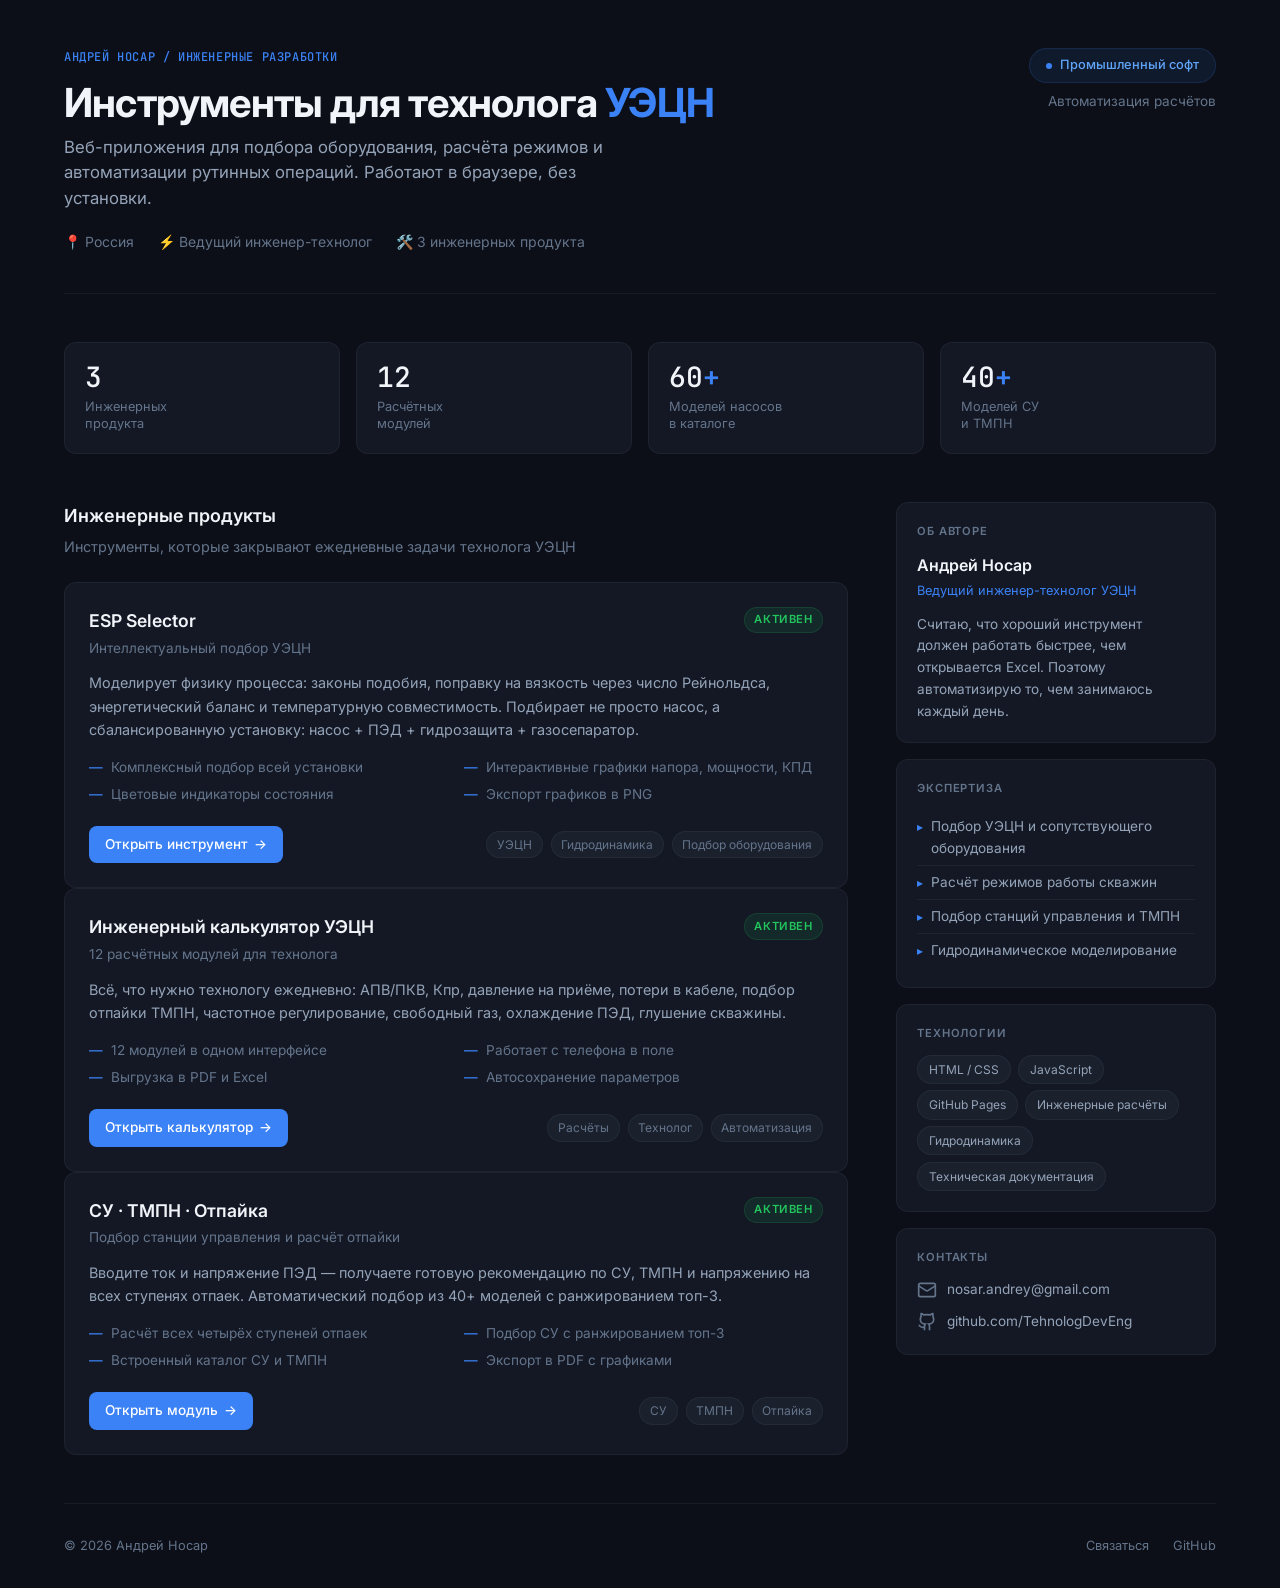
==== commit b9b831b7: "Update index.html" ====
--- a/index.html
+++ b/index.html
@@ -3,23 +3,21 @@
 <head>
     <meta charset="UTF-8" />
     <meta name="viewport" content="width=device-width, initial-scale=1.0" />
-    <title>Андрей Носар · Инженерные инструменты УЭЦН</title>
-    <meta name="description" content="Инженерные веб‑инструменты для технолога УЭЦН: подбор УЭЦН, расчёт отпаек ТМПН, станции управления, калькулятор режимов. Разработки Андрея Носаря." />
+    <title>Андрей Носар — Инженерные инструменты УЭЦН</title>
+    <meta name="description" content="Инженерные веб-инструменты для технолога УЭЦН: подбор УЭЦН, расчёт отпаек ТМПН, станции управления, калькулятор режимов." />
     <meta name="author" content="Андрей Носар" />
     <meta name="date" content="2026-07-04" />
     <link rel="canonical" href="https://tehnologdeveng.github.io/" />
 
-    <meta property="og:title" content="Андрей Носар · Инженерные разработки УЭЦН" />
-    <meta property="og:description" content="Три веб‑инструмента: ESP Selector, инженерный калькулятор, подбор СУ и отпаек ТМПН." />
+    <meta property="og:title" content="Андрей Носар — Инженерные разработки УЭЦН" />
+    <meta property="og:description" content="ESP Selector, инженерный калькулятор, подбор СУ и отпаек ТМПН." />
     <meta property="og:type" content="website" />
     <meta property="og:url" content="https://tehnologdeveng.github.io/" />
     <meta property="og:image" content="https://tehnologdeveng.github.io/preview.png" />
-    <meta property="og:image:width" content="1200" />
-    <meta property="og:image:height" content="630" />
 
     <link rel="preconnect" href="https://fonts.googleapis.com" />
     <link rel="preconnect" href="https://fonts.gstatic.com" crossorigin />
-    <link href="https://fonts.googleapis.com/css2?family=JetBrains+Mono:wght@400;500;600&display=swap" rel="stylesheet" />
+    <link href="https://fonts.googleapis.com/css2?family=Inter:wght@400;500;600;700&family=JetBrains+Mono:wght@400;500&display=swap" rel="stylesheet" />
 
     <script type="application/ld+json">
     {
@@ -33,538 +31,993 @@
     }
     </script>
 
-    <link rel="apple-touch-icon" sizes="180x180" href="/apple-touch-icon.png" />
-    <link rel="icon" type="image/png" sizes="32x32" href="/favicon-32x32.png" />
-    <link rel="icon" type="image/png" sizes="16x16" href="/favicon-16x16.png" />
-    <link rel="manifest" href="/site.webmanifest" />
-
     <style>
         :root {
-            --bg-primary: #0a0e1a;
-            --bg-card: rgba(255, 255, 255, 0.03);
-            --bg-card-hover: rgba(255, 255, 255, 0.05);
-            --border-subtle: rgba(255, 255, 255, 0.06);
-            --border-accent: rgba(63, 118, 255, 0.25);
-            --text-primary: #e8edf5;
-            --text-secondary: #d4ddf5;
-            --text-muted: #8e9fc7;
-            --text-accent: #7b93d0;
-            --accent-blue: #3f76ff;
-            --accent-blue-light: #5b8af7;
-            --font-sans: -apple-system, BlinkMacSystemFont, 'Segoe UI', Roboto, 'Helvetica Neue', Arial, sans-serif;
-            --font-mono: 'JetBrains Mono', 'SF Mono', Menlo, Monaco, 'Courier New', monospace;
-            --radius-card: 16px;
-            --radius-pill: 40px;
-            --transition-smooth: 0.2s cubic-bezier(0.4, 0, 0.2, 1);
+            --bg: #0c0f17;
+            --bg-elevated: #131824;
+            --bg-surface: #1a1f2e;
+            --border: rgba(148, 163, 184, 0.08);
+            --border-hover: rgba(148, 163, 184, 0.15);
+            --text-primary: #f1f5f9;
+            --text-secondary: #94a3b8;
+            --text-tertiary: #64748b;
+            --accent: #3b82f6;
+            --accent-hover: #60a5fa;
+            --accent-muted: rgba(59, 130, 246, 0.1);
+            --success: #22c55e;
+            --warning: #f59e0b;
+            --font-sans: 'Inter', -apple-system, BlinkMacSystemFont, 'Segoe UI', Roboto, sans-serif;
+            --font-mono: 'JetBrains Mono', 'SF Mono', Menlo, Monaco, monospace;
+            --radius: 12px;
+            --radius-sm: 8px;
+            --shadow-sm: 0 1px 2px rgba(0,0,0,0.3);
+            --shadow: 0 4px 24px rgba(0,0,0,0.4);
+            --shadow-lg: 0 12px 40px rgba(0,0,0,0.5);
         }
 
         * { margin: 0; padding: 0; box-sizing: border-box; }
+
+        html { scroll-behavior: smooth; }
 
         body {
             font-family: var(--font-sans);
-            background: var(--bg-primary);
+            background: var(--bg);
             color: var(--text-primary);
             line-height: 1.6;
             -webkit-font-smoothing: antialiased;
-            padding: 2rem 1.5rem;
             min-height: 100vh;
+        }
+
+        /* Layout */
+        .page {
+            max-width: 1200px;
+            margin: 0 auto;
+            padding: 0 1.5rem;
+        }
+
+        /* Header */
+        .site-header {
+            padding: 3rem 0 2.5rem;
+            border-bottom: 1px solid var(--border);
+            margin-bottom: 3rem;
+        }
+
+        .header-grid {
+            display: grid;
+            grid-template-columns: 1fr auto;
+            gap: 2rem;
+            align-items: start;
+        }
+
+        .header-label {
+            font-family: var(--font-mono);
+            font-size: 0.75rem;
+            font-weight: 500;
+            color: var(--accent);
+            letter-spacing: 0.05em;
+            text-transform: uppercase;
+            margin-bottom: 0.75rem;
+        }
+
+        .header-title {
+            font-size: clamp(1.75rem, 4vw, 2.5rem);
+            font-weight: 700;
+            letter-spacing: -0.02em;
+            line-height: 1.2;
+            color: var(--text-primary);
+            margin-bottom: 0.5rem;
+        }
+
+        .header-title span {
+            color: var(--accent);
+        }
+
+        .header-subtitle {
+            font-size: 1.05rem;
+            color: var(--text-secondary);
+            max-width: 540px;
+            line-height: 1.5;
+        }
+
+        .header-meta {
+            display: flex;
+            gap: 1.5rem;
+            margin-top: 1.25rem;
+            flex-wrap: wrap;
+            font-size: 0.875rem;
+            color: var(--text-tertiary);
+        }
+
+        .header-meta span {
             display: flex;
             align-items: center;
+            gap: 0.4rem;
+        }
+
+        .status-badge {
+            display: inline-flex;
+            align-items: center;
+            gap: 0.5rem;
+            padding: 0.4rem 1rem;
+            background: var(--accent-muted);
+            border: 1px solid rgba(59, 130, 246, 0.15);
+            border-radius: 100px;
+            font-size: 0.8rem;
+            font-weight: 500;
+            color: var(--accent-hover);
+            white-space: nowrap;
+        }
+
+        .status-badge::before {
+            content: '';
+            width: 6px;
+            height: 6px;
+            background: var(--accent);
+            border-radius: 50%;
+            animation: pulse 2s ease-in-out infinite;
+        }
+
+        @keyframes pulse {
+            0%, 100% { opacity: 0.5; }
+            50% { opacity: 1; }
+        }
+
+        /* Section titles */
+        .section-header {
+            margin-bottom: 1.5rem;
+        }
+
+        .section-title {
+            font-size: 1.125rem;
+            font-weight: 600;
+            color: var(--text-primary);
+            margin-bottom: 0.25rem;
+        }
+
+        .section-desc {
+            font-size: 0.9rem;
+            color: var(--text-tertiary);
+        }
+
+        /* Metrics */
+        .metrics {
+            display: grid;
+            grid-template-columns: repeat(4, 1fr);
+            gap: 1rem;
+            margin-bottom: 3rem;
+        }
+
+        .metric {
+            background: var(--bg-elevated);
+            border: 1px solid var(--border);
+            border-radius: var(--radius);
+            padding: 1.25rem;
+            transition: border-color 0.2s ease;
+        }
+
+        .metric:hover {
+            border-color: var(--border-hover);
+        }
+
+        .metric-value {
+            font-family: var(--font-mono);
+            font-size: 1.75rem;
+            font-weight: 500;
+            color: var(--text-primary);
+            line-height: 1;
+            margin-bottom: 0.4rem;
+        }
+
+        .metric-value span {
+            color: var(--accent);
+        }
+
+        .metric-label {
+            font-size: 0.8rem;
+            color: var(--text-tertiary);
+            line-height: 1.4;
+        }
+
+        /* Main grid */
+        .main-grid {
+            display: grid;
+            grid-template-columns: 1fr 320px;
+            gap: 3rem;
+            margin-bottom: 3rem;
+        }
+
+        /* Project cards */
+        .projects {
+            display: flex;
+            flex-direction: column;
+            gap: 1rem;
+        }
+
+        .project {
+            background: var(--bg-elevated);
+            border: 1px solid var(--border);
+            border-radius: var(--radius);
+            padding: 1.5rem;
+            cursor: pointer;
+            transition: all 0.2s ease;
             position: relative;
-            overflow-x: hidden;
-        }
-
-        .container { max-width: 1100px; margin: 0 auto; width: 100%; }
-
-        .label-sm {
-            font-size: 0.75rem; font-weight: 600; letter-spacing: 0.08em;
-            text-transform: uppercase; color: #6b7a9f;
-        }
-
-        .terminal-heading {
-            font-family: var(--font-mono);
-            font-size: clamp(1.5rem, 4.5vw, 2.2rem);
-            font-weight: 400; line-height: 1.3;
-            margin: 0.5rem 0 0.3rem; color: #e0e6f0;
-            display: flex; flex-wrap: wrap; align-items: baseline; gap: 0.3rem;
-        }
-
-        .prompt { color: var(--accent-blue-light); font-weight: 500; user-select: none; }
-
-        .brand-name {
-            font-weight: 500; color: #e0e6f0;
-            text-shadow: 0 0 10px rgba(63, 118, 255, 0.2);
-            white-space: nowrap; overflow: hidden; width: 0;
-            animation: typing 2s steps(17) forwards;
-            display: inline-block; vertical-align: bottom;
-        }
-
-        @keyframes typing { from { width: 0; } to { width: 17ch; } }
-
-        .cursor { font-weight: 300; color: var(--accent-blue-light); animation: blink 1s step-end infinite; user-select: none; }
-        @keyframes blink { 50% { opacity: 0; } }
-
-        .terminal-sub {
-            font-family: var(--font-mono); font-size: 0.8rem; color: #6b7a9f;
-            margin-top: 0.2rem; opacity: 0;
-            animation: fadeIn 0.5s ease 2.5s forwards;
-            display: flex; align-items: center; gap: 0.4rem;
-        }
-        @keyframes fadeIn { to { opacity: 1; } }
-        .terminal-sub .prompt { font-size: 0.8rem; color: #6b7a9f; }
-
-        .heading-lg {
-            font-size: 1.3rem; font-weight: 600; letter-spacing: -0.01em;
-            color: #d6def0; margin-bottom: 0.2rem;
-        }
-        .heading-md { font-size: 1.1rem; font-weight: 600; color: #d6def0; margin-bottom: 0.1rem; }
-        .text-muted { color: var(--text-muted); }
-        .text-accent { color: var(--text-accent); }
-
-        .header {
-            display: flex; flex-wrap: wrap; justify-content: space-between; align-items: flex-start;
-            padding-bottom: 2.5rem; border-bottom: 1px solid var(--border-subtle); margin-bottom: 3rem;
-        }
-
-        .header-meta { display: flex; gap: 1.5rem; flex-wrap: wrap; margin-top: 0.5rem; font-size: 0.9rem; color: var(--text-muted); }
-
-        .badge-outline {
-            border: 1px solid rgba(255,255,255,0.15); border-radius: var(--radius-pill);
-            padding: 0.2rem 1.2rem; font-size: 0.8rem; font-weight: 500; color: #b3c5f0;
-            display: inline-flex; align-items: center; gap: 0.4rem;
-            background: rgba(255,255,255,0.03); backdrop-filter: blur(5px);
-            transition: all var(--transition-smooth);
-        }
-        .badge-outline::before {
-            content: ''; display: inline-block; width: 6px; height: 6px;
-            background: #5b8af7; border-radius: 50%; animation: pulse-dot 2s infinite;
-        }
-        @keyframes pulse-dot { 0%,100%{opacity:0.6;transform:scale(1)} 50%{opacity:1;transform:scale(1.2)} }
-        .badge-outline:hover { background: rgba(63,118,255,0.1); border-color: rgba(63,118,255,0.4); }
-
-        .grid-2 { display: grid; grid-template-columns: 2fr 1fr; gap: 3.5rem; margin: 2.5rem 0 2rem; }
-
-        .project-card {
-            background: var(--bg-card); border-radius: var(--radius-card);
-            padding: 1.5rem 1.5rem 1.8rem; margin-bottom: 1.5rem;
-            border: 1px solid var(--border-subtle); transition: all var(--transition-smooth);
-            opacity: 0; transform: translateY(10px);
-            animation: fadeUp 0.4s ease forwards; backdrop-filter: blur(2px);
-            position: relative; will-change: transform;
+            overflow: hidden;
+        }
+
+        .project::before {
+            content: '';
+            position: absolute;
+            top: 0;
+            left: 0;
+            width: 3px;
+            height: 100%;
+            background: var(--accent);
+            opacity: 0;
+            transition: opacity 0.2s ease;
+        }
+
+        .project:hover {
+            border-color: var(--border-hover);
+            background: var(--bg-surface);
+            transform: translateY(-1px);
+            box-shadow: var(--shadow);
+        }
+
+        .project:hover::before {
+            opacity: 1;
+        }
+
+        .project-header {
+            display: flex;
+            justify-content: space-between;
+            align-items: flex-start;
+            gap: 1rem;
+            margin-bottom: 0.75rem;
+        }
+
+        .project-title-group {
+            flex: 1;
+        }
+
+        .project-title {
+            font-size: 1.1rem;
+            font-weight: 600;
+            color: var(--text-primary);
+            margin-bottom: 0.15rem;
+        }
+
+        .project-subtitle {
+            font-size: 0.85rem;
+            color: var(--text-tertiary);
+        }
+
+        .project-status {
+            font-size: 0.7rem;
+            font-weight: 600;
+            text-transform: uppercase;
+            letter-spacing: 0.05em;
+            padding: 0.2rem 0.6rem;
+            border-radius: 100px;
+            background: rgba(34, 197, 94, 0.1);
+            color: var(--success);
+            border: 1px solid rgba(34, 197, 94, 0.15);
+            white-space: nowrap;
+        }
+
+        .project-desc {
+            font-size: 0.9rem;
+            color: var(--text-secondary);
+            line-height: 1.6;
+            margin-bottom: 1rem;
+        }
+
+        .project-features {
+            list-style: none;
+            display: grid;
+            grid-template-columns: repeat(2, 1fr);
+            gap: 0.35rem 1rem;
+            margin-bottom: 1.25rem;
+        }
+
+        .project-features li {
+            font-size: 0.85rem;
+            color: var(--text-tertiary);
+            display: flex;
+            align-items: center;
+            gap: 0.5rem;
+        }
+
+        .project-features li::before {
+            content: '—';
+            color: var(--accent);
+            font-weight: 500;
+        }
+
+        .project-footer {
+            display: flex;
+            justify-content: space-between;
+            align-items: center;
+            flex-wrap: wrap;
+            gap: 0.75rem;
+        }
+
+        .project-link {
+            display: inline-flex;
+            align-items: center;
+            gap: 0.4rem;
+            padding: 0.5rem 1rem;
+            background: var(--accent);
+            color: #fff;
+            text-decoration: none;
+            font-size: 0.85rem;
+            font-weight: 500;
+            border-radius: var(--radius-sm);
+            transition: all 0.2s ease;
+            border: none;
             cursor: pointer;
         }
-        .project-card:hover {
-            border-color: var(--border-accent); background: var(--bg-card-hover);
-            transform: translateY(-4px); box-shadow: 0 12px 35px -10px rgba(0,0,0,0.4);
-        }
-        .project-card:focus-visible {
-            outline: 2px solid var(--accent-blue);
-            outline-offset: 4px;
-            border-radius: var(--radius-card);
-        }
-        .project-card::before {
-            content: ''; position: absolute; top:0;left:0;right:0;bottom:0;
-            border-radius: var(--radius-card);
-            background: radial-gradient(circle at top left, rgba(63,118,255,0.08), transparent 70%);
-            opacity: 0; transition: opacity var(--transition-smooth); pointer-events: none;
-        }
-        .project-card:hover::before { opacity: 1; }
-        .project-card:nth-child(1) { animation-delay: 0.05s; }
-        .project-card:nth-child(2) { animation-delay: 0.15s; }
-        .project-card:nth-child(3) { animation-delay: 0.25s; }
-
-        @keyframes fadeUp { to { opacity: 1; transform: translateY(0); } }
-
-        .card-divider { height: 1px; background: var(--border-subtle); margin: 0.8rem 0; width: 100%; }
-
-        .project-link {
-            display: inline-flex; align-items: center; gap: 0.3rem;
-            margin-top: 0.8rem; padding: 0.35rem 0.8rem;
-            border-radius: var(--radius-pill); background: rgba(63,118,255,0.12);
-            border: 1px solid var(--border-accent); color: var(--accent-blue-light);
-            text-decoration: none; font-size: 0.85rem; font-weight: 500;
-            transition: all var(--transition-smooth); position: relative; z-index: 2;
-        }
+
         .project-link:hover {
-            background: rgba(63,118,255,0.25); border-color: var(--accent-blue-light);
-            color: #fff; box-shadow: 0 0 20px rgba(63,118,255,0.3);
-        }
-
-        .project-tags { display: flex; flex-wrap: wrap; gap: 0.3rem 0.6rem; margin-top: 0.8rem; }
-        .project-tags span {
-            font-size: 0.7rem; font-weight: 500; color: var(--text-muted);
-            background: rgba(255,255,255,0.05); padding: 0.1rem 0.7rem;
-            border-radius: var(--radius-pill); border: 1px solid var(--border-subtle);
-            transition: all var(--transition-smooth);
-        }
-        .project-tags span:hover { background: rgba(63,118,255,0.1); border-color: rgba(63,118,255,0.3); color: var(--text-primary); }
-
-        .project-card p { color: var(--text-secondary); }
-        .highlight-number { font-weight: 600; color: #d6def0; font-size: 1.05em; }
+            background: var(--accent-hover);
+            transform: translateY(-1px);
+            box-shadow: 0 4px 12px rgba(59, 130, 246, 0.25);
+        }
+
+        .project-link::after {
+            content: '→';
+            transition: transform 0.2s ease;
+        }
+
+        .project-link:hover::after {
+            transform: translateX(2px);
+        }
+
+        .project-tags {
+            display: flex;
+            gap: 0.5rem;
+            flex-wrap: wrap;
+        }
+
+        .tag {
+            font-size: 0.75rem;
+            color: var(--text-tertiary);
+            background: rgba(148, 163, 184, 0.06);
+            padding: 0.2rem 0.6rem;
+            border-radius: 100px;
+            border: 1px solid var(--border);
+        }
 
         /* Sidebar */
-        .sidebar-block { background: rgba(255,255,255,0.04); border-radius: var(--radius-card); padding: 1.5rem 1.5rem 1.8rem; margin-bottom: 1.5rem; border: 1px solid var(--border-subtle); backdrop-filter: blur(2px); }
-        .sidebar-block:hover { background: rgba(255,255,255,0.06); border-color: rgba(255,255,255,0.1); }
-        .sidebar-block h3 { font-size: 0.7rem; font-weight: 600; letter-spacing: 0.08em; text-transform: uppercase; color: #6b7a9f; margin-bottom: 0.8rem; }
-
-        .tech-tag { display: inline-block; background: rgba(255,255,255,0.06); border: 1px solid rgba(255,255,255,0.08); border-radius: var(--radius-pill); padding: 0.2rem 0.9rem; font-size: 0.8rem; font-weight: 500; color: #b3c5f0; margin: 0.25rem 0.25rem 0.25rem 0; transition: all var(--transition-smooth); cursor: default; }
-        .tech-tag:hover { background: rgba(63,118,255,0.15); border-color: rgba(63,118,255,0.3); color: #fff; }
-
-        .contact-line { display: flex; align-items: center; gap: 0.6rem; padding: 0.3rem 0; font-size: 0.95rem; transition: transform var(--transition-smooth); }
-        .contact-line:hover { transform: translateX(3px); }
-        .contact-line a { color: #d6def0; text-decoration: none; border-bottom: 1px solid transparent; transition: all var(--transition-smooth); }
-        .contact-line a:hover { border-bottom-color: var(--accent-blue); color: #fff; }
-        .contact-line .icon { width: 1.4rem; display: flex; align-items: center; justify-content: center; color: #6b7a9f; transition: color var(--transition-smooth); }
-        .contact-line:hover .icon { color: var(--accent-blue-light); }
-
-        .feature-list { list-style: none; padding: 0; margin: 0.5rem 0 0; }
-        .feature-list li { padding: 0.2rem 0; font-size: 0.9rem; color: #b3c5f0; display: flex; align-items: baseline; gap: 0.5rem; transition: transform var(--transition-smooth); }
-        .feature-list li:hover { transform: translateX(2px); color: var(--text-primary); }
-        .feature-list li::before { content: "▹"; color: var(--accent-blue); font-size: 0.8rem; }
-
-        .footer { border-top: 1px solid var(--border-subtle); padding-top: 2rem; margin-top: 2.5rem; display: flex; justify-content: space-between; align-items: center; flex-wrap: wrap; gap: 0.8rem; font-size: 0.85rem; color: #6b7a9f; }
-        .footer-links { display: flex; gap: 1.2rem; align-items: center; }
-        .footer-links a { color: #8e9fc7; text-decoration: none; transition: color var(--transition-smooth); }
-        .footer-links a:hover { color: var(--text-primary); }
-
-        .glow { position: fixed; width: 600px; height: 600px; background: radial-gradient(circle, rgba(63,118,255,0.06) 0%, transparent 70%); top: -200px; right: -200px; pointer-events: none; z-index: -1; animation: pulse 8s ease-in-out infinite; }
-        @keyframes pulse { 0%,100%{opacity:0.8} 50%{opacity:1} }
-
-        /* Модальное окно */
+        .sidebar {
+            display: flex;
+            flex-direction: column;
+            gap: 1rem;
+        }
+
+        .sidebar-block {
+            background: var(--bg-elevated);
+            border: 1px solid var(--border);
+            border-radius: var(--radius);
+            padding: 1.25rem;
+        }
+
+        .sidebar-block h3 {
+            font-size: 0.7rem;
+            font-weight: 600;
+            text-transform: uppercase;
+            letter-spacing: 0.08em;
+            color: var(--text-tertiary);
+            margin-bottom: 0.75rem;
+        }
+
+        .author-name {
+            font-size: 1rem;
+            font-weight: 600;
+            color: var(--text-primary);
+            margin-bottom: 0.15rem;
+        }
+
+        .author-role {
+            font-size: 0.8rem;
+            color: var(--accent);
+            margin-bottom: 0.75rem;
+        }
+
+        .author-bio {
+            font-size: 0.85rem;
+            color: var(--text-secondary);
+            line-height: 1.6;
+        }
+
+        .expertise-list {
+            list-style: none;
+        }
+
+        .expertise-list li {
+            font-size: 0.85rem;
+            color: var(--text-secondary);
+            padding: 0.35rem 0;
+            display: flex;
+            align-items: baseline;
+            gap: 0.5rem;
+            border-bottom: 1px solid var(--border);
+        }
+
+        .expertise-list li:last-child {
+            border-bottom: none;
+        }
+
+        .expertise-list li::before {
+            content: '▸';
+            color: var(--accent);
+            font-size: 0.75rem;
+        }
+
+        .tech-grid {
+            display: flex;
+            flex-wrap: wrap;
+            gap: 0.4rem;
+        }
+
+        .tech-tag {
+            font-size: 0.75rem;
+            color: var(--text-secondary);
+            background: rgba(148, 163, 184, 0.06);
+            padding: 0.25rem 0.7rem;
+            border-radius: 100px;
+            border: 1px solid var(--border);
+            transition: all 0.2s ease;
+        }
+
+        .tech-tag:hover {
+            border-color: var(--accent);
+            color: var(--accent-hover);
+            background: var(--accent-muted);
+        }
+
+        .contact-list {
+            display: flex;
+            flex-direction: column;
+            gap: 0.6rem;
+        }
+
+        .contact-item {
+            display: flex;
+            align-items: center;
+            gap: 0.6rem;
+            font-size: 0.85rem;
+        }
+
+        .contact-item a {
+            color: var(--text-secondary);
+            text-decoration: none;
+            transition: color 0.2s ease;
+            border-bottom: 1px solid transparent;
+        }
+
+        .contact-item a:hover {
+            color: var(--text-primary);
+            border-bottom-color: var(--accent);
+        }
+
+        .contact-icon {
+            width: 1.25rem;
+            height: 1.25rem;
+            color: var(--text-tertiary);
+            flex-shrink: 0;
+        }
+
+        /* Footer */
+        .site-footer {
+            border-top: 1px solid var(--border);
+            padding: 2rem 0;
+            display: flex;
+            justify-content: space-between;
+            align-items: center;
+            flex-wrap: wrap;
+            gap: 1rem;
+            font-size: 0.8rem;
+            color: var(--text-tertiary);
+        }
+
+        .footer-links {
+            display: flex;
+            gap: 1.5rem;
+        }
+
+        .footer-links a {
+            color: var(--text-tertiary);
+            text-decoration: none;
+            transition: color 0.2s ease;
+        }
+
+        .footer-links a:hover {
+            color: var(--text-primary);
+        }
+
+        /* Modal */
         .modal-overlay {
-            position: fixed; top: 0; left: 0; right: 0; bottom: 0;
-            background: rgba(0,0,0,0.7); backdrop-filter: blur(8px);
-            display: flex; align-items: center; justify-content: center;
-            z-index: 1000; opacity: 0; visibility: hidden;
-            transition: opacity 0.3s ease, visibility 0.3s ease;
-        }
-        .modal-overlay.active { opacity: 1; visibility: visible; }
+            position: fixed;
+            inset: 0;
+            background: rgba(0, 0, 0, 0.7);
+            backdrop-filter: blur(8px);
+            display: flex;
+            align-items: center;
+            justify-content: center;
+            z-index: 1000;
+            opacity: 0;
+            visibility: hidden;
+            transition: all 0.25s ease;
+            padding: 1.5rem;
+        }
+
+        .modal-overlay.active {
+            opacity: 1;
+            visibility: visible;
+        }
 
         .modal {
-            background: var(--bg-primary); border: 1px solid var(--border-accent);
-            border-radius: var(--radius-card); max-width: 650px; width: 90%;
-            max-height: 85vh; overflow-y: auto;
-            padding: 2rem; position: relative;
-            box-shadow: 0 20px 50px rgba(0,0,0,0.6);
-            transform: translateY(20px); transition: transform 0.3s ease;
-            font-family: var(--font-sans);
-        }
-        .modal-overlay.active .modal { transform: translateY(0); }
+            background: var(--bg-elevated);
+            border: 1px solid var(--border-hover);
+            border-radius: var(--radius);
+            max-width: 700px;
+            width: 100%;
+            max-height: 85vh;
+            overflow-y: auto;
+            position: relative;
+            box-shadow: var(--shadow-lg);
+            transform: translateY(8px);
+            transition: transform 0.25s ease;
+        }
+
+        .modal-overlay.active .modal {
+            transform: translateY(0);
+        }
+
+        .modal-header {
+            padding: 1.5rem 1.5rem 0;
+            display: flex;
+            justify-content: space-between;
+            align-items: flex-start;
+            gap: 1rem;
+        }
+
+        .modal-title {
+            font-size: 1.25rem;
+            font-weight: 600;
+            color: var(--text-primary);
+        }
 
         .modal-close {
-            position: absolute; top: 1rem; right: 1.2rem;
-            background: none; border: none; color: var(--text-muted);
-            font-size: 1.8rem; cursor: pointer; transition: color var(--transition-smooth);
-            z-index: 10;
-        }
-        .modal-close:hover { color: #fff; }
-
-        .modal h2 { font-family: var(--font-mono); font-weight: 500; margin-bottom: 1rem; color: #e0e6f0; }
-        .modal p { color: var(--text-secondary); margin-bottom: 1rem; }
-        .modal .feature-list li { font-size: 0.95rem; margin-bottom: 0.3rem; }
-
-        .modal-actions { margin-top: 1.5rem; display: flex; gap: 1rem; flex-wrap: wrap; }
-        .modal .project-link { margin-top: 0; }
-
-        /* Вкладки */
+            background: none;
+            border: none;
+            color: var(--text-tertiary);
+            font-size: 1.5rem;
+            cursor: pointer;
+            padding: 0.25rem;
+            line-height: 1;
+            transition: color 0.2s ease;
+            flex-shrink: 0;
+        }
+
+        .modal-close:hover {
+            color: var(--text-primary);
+        }
+
+        .modal-body {
+            padding: 1rem 1.5rem 1.5rem;
+        }
+
+        .modal-desc {
+            font-size: 0.9rem;
+            color: var(--text-secondary);
+            line-height: 1.6;
+            margin-bottom: 1rem;
+        }
+
+        .modal-features {
+            list-style: none;
+            margin-bottom: 1.5rem;
+        }
+
+        .modal-features li {
+            font-size: 0.9rem;
+            color: var(--text-secondary);
+            padding: 0.3rem 0;
+            display: flex;
+            align-items: baseline;
+            gap: 0.5rem;
+        }
+
+        .modal-features li::before {
+            content: '—';
+            color: var(--accent);
+        }
+
+        .modal-actions {
+            display: flex;
+            gap: 0.75rem;
+            flex-wrap: wrap;
+        }
+
+        .modal-actions .project-link {
+            padding: 0.6rem 1.25rem;
+        }
+
+        .btn-secondary {
+            display: inline-flex;
+            align-items: center;
+            gap: 0.4rem;
+            padding: 0.5rem 1rem;
+            background: transparent;
+            color: var(--text-secondary);
+            text-decoration: none;
+            font-size: 0.85rem;
+            font-weight: 500;
+            border-radius: var(--radius-sm);
+            border: 1px solid var(--border);
+            cursor: pointer;
+            transition: all 0.2s ease;
+        }
+
+        .btn-secondary:hover {
+            border-color: var(--border-hover);
+            color: var(--text-primary);
+            background: rgba(148, 163, 184, 0.05);
+        }
+
+        /* Tabs inside modal */
         .tabs {
-            display: flex; gap: 0;
-            margin: 1.2rem 0 1rem;
-            border-bottom: 1px solid var(--border-subtle);
-        }
+            display: flex;
+            gap: 0;
+            margin: 1rem 0;
+            border-bottom: 1px solid var(--border);
+            padding: 0 1.5rem;
+        }
+
         .tab-btn {
             background: transparent;
             border: none;
-            color: var(--text-muted);
+            color: var(--text-tertiary);
             font-family: var(--font-mono);
             font-size: 0.8rem;
             font-weight: 500;
-            letter-spacing: 0.03em;
-            padding: 0.5rem 1.2rem;
+            padding: 0.6rem 1rem;
             cursor: pointer;
             border-bottom: 2px solid transparent;
-            transition: all var(--transition-smooth);
-            position: relative;
-        }
+            margin-bottom: -1px;
+            transition: all 0.2s ease;
+        }
+
         .tab-btn:hover {
-            color: var(--text-primary);
-            background: rgba(255,255,255,0.03);
-        }
+            color: var(--text-secondary);
+        }
+
         .tab-btn.active {
-            color: var(--accent-blue-light);
-            border-bottom-color: var(--accent-blue-light);
-        }
-        .tab-btn:focus-visible {
-            outline: 2px solid var(--accent-blue);
-            outline-offset: -2px;
-            border-radius: 4px 4px 0 0;
-        }
+            color: var(--accent);
+            border-bottom-color: var(--accent);
+        }
+
         .tab-panel {
             display: none;
-            animation: fadeUp 0.25s ease;
-        }
-        .tab-panel.active { display: block; }
-
-        /* Инструкция */
+            padding: 0 1.5rem 1.5rem;
+        }
+
+        .tab-panel.active {
+            display: block;
+            animation: fadeIn 0.2s ease;
+        }
+
+        @keyframes fadeIn {
+            from { opacity: 0; transform: translateY(4px); }
+            to { opacity: 1; transform: translateY(0); }
+        }
+
+        /* Instruction content */
         .instruction-content {
             font-size: 0.9rem;
             line-height: 1.7;
             color: var(--text-secondary);
         }
+
         .instruction-content h3 {
-            font-family: var(--font-mono);
-            font-weight: 500;
+            font-size: 1rem;
+            font-weight: 600;
             color: var(--text-primary);
-            margin: 1rem 0 0.6rem;
-            font-size: 1rem;
-        }
+            margin: 1.25rem 0 0.5rem;
+        }
+
         .instruction-content h4 {
-            font-family: var(--font-mono);
-            font-weight: 500;
-            color: var(--text-accent);
-            margin: 1rem 0 0.4rem;
-            font-size: 0.85rem;
+            font-size: 0.8rem;
+            font-weight: 600;
+            color: var(--accent);
             text-transform: uppercase;
             letter-spacing: 0.04em;
-        }
+            margin: 1rem 0 0.4rem;
+        }
+
         .instruction-content p { margin-bottom: 0.6rem; }
         .instruction-content ul, .instruction-content ol {
-            margin-left: 1.2rem; margin-bottom: 0.8rem;
-        }
-        .instruction-content li { margin-bottom: 0.25rem; color: var(--text-secondary); }
+            margin-left: 1.2rem;
+            margin-bottom: 0.8rem;
+        }
+        .instruction-content li { margin-bottom: 0.25rem; }
         .instruction-content strong { color: var(--text-primary); font-weight: 600; }
         .instruction-content table {
-            width: 100%; border-collapse: collapse;
-            font-size: 0.8rem; font-family: var(--font-mono);
-            color: var(--text-secondary);
+            width: 100%;
+            border-collapse: collapse;
+            font-size: 0.8rem;
+            font-family: var(--font-mono);
             margin: 0.8rem 0 1rem;
         }
         .instruction-content th {
-            background: rgba(255,255,255,0.05);
+            background: var(--bg-surface);
             padding: 0.5rem 0.6rem;
             text-align: left;
             font-weight: 500;
-            color: var(--text-accent);
-            border-bottom: 1px solid var(--border-subtle);
+            color: var(--text-secondary);
+            border-bottom: 1px solid var(--border);
         }
         .instruction-content td {
             padding: 0.4rem 0.6rem;
-            border-bottom: 1px solid var(--border-subtle);
+            border-bottom: 1px solid var(--border);
+            color: var(--text-secondary);
         }
         .instruction-content tr:last-child td { border-bottom: none; }
-        .instruction-content tbody tr:hover { background: rgba(63,118,255,0.05); }
-        .instruction-content td strong { color: var(--accent-blue-light); }
-
-        @media (max-width: 768px) {
-            .grid-2 { grid-template-columns: 1fr; gap: 2rem; }
-            .container { padding: 0.5rem; }
-            .header { flex-direction: column; gap: 0.5rem; }
-            body { padding: 1.5rem 1rem; }
-        }
-        @media (max-width: 420px) {
-            .terminal-heading { font-size: 1.5rem; }
-            .badge-outline { font-size: 0.7rem; padding: 0.15rem 0.8rem; }
-            .header-meta { font-size: 0.8rem; gap: 0.8rem; }
-            .project-card { padding: 1rem; }
-        }
+        .instruction-content tbody tr:hover { background: rgba(59, 130, 246, 0.04); }
+
+        /* Responsive */
+        @media (max-width: 900px) {
+            .main-grid { grid-template-columns: 1fr; }
+            .sidebar { order: -1; }
+            .metrics { grid-template-columns: repeat(2, 1fr); }
+            .header-grid { grid-template-columns: 1fr; }
+        }
+
+        @media (max-width: 600px) {
+            .page { padding: 0 1rem; }
+            .site-header { padding: 2rem 0 1.5rem; }
+            .metrics { grid-template-columns: 1fr 1fr; gap: 0.75rem; }
+            .metric { padding: 1rem; }
+            .metric-value { font-size: 1.4rem; }
+            .project-features { grid-template-columns: 1fr; }
+            .project-footer { flex-direction: column; align-items: flex-start; }
+            .tabs { padding: 0 1rem; }
+            .modal-header, .modal-body { padding-left: 1rem; padding-right: 1rem; }
+            .tab-panel { padding: 0 1rem 1rem; }
+        }
+
         @media (prefers-reduced-motion: reduce) {
             * { animation: none !important; transition: none !important; }
-            .brand-name { width: auto; animation: none; }
-            .terminal-sub { opacity: 1; animation: none; }
-            .cursor { animation: none; opacity: 0; }
-        }
-        :focus-visible { outline: 2px solid var(--accent-blue); outline-offset: 2px; border-radius: 4px; }
-        .svg-icon { width: 1.2rem; height: 1.2rem; stroke: currentColor; fill: none; stroke-width: 2; vertical-align: middle; }
+        }
+
+        :focus-visible {
+            outline: 2px solid var(--accent);
+            outline-offset: 2px;
+            border-radius: 4px;
+        }
     </style>
+<base target="_blank">
 </head>
 <body>
-    <div class="glow" aria-hidden="true"></div>
-
-    <main class="container">
-        <header class="header" role="banner">
+
+<div class="page">
+    <header class="site-header">
+        <div class="header-grid">
             <div>
-                <div class="label-sm">Андрей Носар · Инженерные разработки УЭЦН</div>
-                <h1 class="terminal-heading">
-                    <span class="prompt">></span>
-                    <span class="brand-name" aria-label="nosar.engineering">nosar.engineering</span>
-                    <span class="cursor">_</span>
-                </h1>
-                <div class="terminal-sub"><span class="prompt">></span> engineer mode activated</div>
+                <div class="header-label">Андрей Носар / Инженерные разработки</div>
+                <h1 class="header-title">Инструменты для технолога <span>УЭЦН</span></h1>
+                <p class="header-subtitle">Веб-приложения для подбора оборудования, расчёта режимов и автоматизации рутинных операций. Работают в браузере, без установки.</p>
                 <div class="header-meta">
                     <span>📍 Россия</span>
-                    <span>⏳ Ведущий инженер-технолог УЭЦН</span>
-                    <span>📁 <strong class="highlight-number">3</strong> инженерных продукта</span>
+                    <span>⚡ Ведущий инженер-технолог</span>
+                    <span>🛠️ 3 инженерных продукта</span>
                 </div>
             </div>
-            <div style="text-align: right; margin-top: 0.3rem;">
-                <span class="badge-outline" role="status">Промышленный софт</span>
-                <div style="margin-top: 0.3rem; font-size: 0.95rem; color: var(--text-muted);">Автоматизация расчётов</div>
+            <div style="text-align: right;">
+                <span class="status-badge">Промышленный софт</span>
+                <div style="margin-top: 0.5rem; font-size: 0.85rem; color: var(--text-tertiary);">Автоматизация расчётов</div>
             </div>
-        </header>
-
-        <div class="grid-2">
-            <section aria-labelledby="projects-heading">
-                <h2 id="projects-heading" class="heading-lg">Инженерные продукты</h2>
-                <div style="margin-top: 0.3rem; color: var(--text-muted); font-size: 0.9rem; margin-bottom: 1.5rem;">
-                    Инструменты для реальной работы технолога УЭЦН
+        </div>
+    </header>
+
+    <!-- Metrics -->
+    <div class="metrics">
+        <div class="metric">
+            <div class="metric-value">3</div>
+            <div class="metric-label">Инженерных<br>продукта</div>
+        </div>
+        <div class="metric">
+            <div class="metric-value">12</div>
+            <div class="metric-label">Расчётных<br>модулей</div>
+        </div>
+        <div class="metric">
+            <div class="metric-value">60<span>+</span></div>
+            <div class="metric-label">Моделей насосов<br>в каталоге</div>
+        </div>
+        <div class="metric">
+            <div class="metric-value">40<span>+</span></div>
+            <div class="metric-label">Моделей СУ<br>и ТМПН</div>
+        </div>
+    </div>
+
+    <div class="main-grid">
+        <section aria-labelledby="projects-heading">
+            <div class="section-header">
+                <h2 id="projects-heading" class="section-title">Инженерные продукты</h2>
+                <p class="section-desc">Инструменты, которые закрывают ежедневные задачи технолога УЭЦН</p>
+            </div>
+
+            <!-- Project 1 -->
+            <article class="project" data-modal="modal-esp" tabindex="0" role="button">
+                <div class="project-header">
+                    <div class="project-title-group">
+                        <div class="project-title">ESP Selector</div>
+                        <div class="project-subtitle">Интеллектуальный подбор УЭЦН</div>
+                    </div>
+                    <span class="project-status">Активен</span>
                 </div>
-
-                <!-- Карточка 1 -->
-                <article class="project-card" data-modal="modal-esp" tabindex="0" role="button" aria-describedby="desc-esp">
-                    <h3 class="heading-md">ESP Selector</h3>
-                    <div style="font-size: 0.85rem; color: var(--text-muted); margin-bottom: 0.2rem;">Интеллектуальный подбор УЭЦН</div>
-                    <div class="card-divider"></div>
-                    <p id="desc-esp">
-                        Моделирует физику процесса: законы подобия, поправку на вязкость через число Рейнольдса,
-                        энергетический баланс и температурную совместимость. Подбирает не просто насос,
-                        а сбалансированную установку: насос + ПЭД + гидрозащита + газосепаратор.
-                        <span style="color: var(--text-accent);">Исключает ошибки ручного подбора.</span>
-                    </p>
-                    <ul class="feature-list" aria-label="Возможности ESP Selector">
-                        <li>Комплексный подбор всей установки</li>
-                        <li>Интерактивные графики напора, мощности, КПД</li>
-                        <li>Цветовые подсказки: норма / на границе / риск</li>
-                        <li>Экспорт графиков в PNG для отчёта</li>
-                    </ul>
-                    <a href="https://tehnologdeveng.github.io/engineering-module-for-selecting-esp/" target="_blank" rel="noopener noreferrer" class="project-link" onclick="event.stopPropagation()">
-                        Открыть ESP Selector →
-                    </a>
-                    <div class="project-tags" aria-label="Теги проекта">
-                        <span>УЭЦН</span><span>Гидродинамика</span><span>Подбор оборудования</span>
-                    </div>
-                </article>
-
-                <!-- Карточка 2 -->
-                <article class="project-card" data-modal="modal-calc" tabindex="0" role="button" aria-describedby="desc-calc">
-                    <h3 class="heading-md">Инженерный калькулятор УЭЦН</h3>
-                    <div style="font-size: 0.85rem; color: var(--text-muted); margin-bottom: 0.2rem;"><strong class="highlight-number">12</strong> расчётных модулей для технолога</div>
-                    <div class="card-divider"></div>
-                    <p id="desc-calc">
-                        Всё, что нужно технологу ежедневно: АПВ/ПКВ, Кпр, давление на приёме,
-                        потери в кабеле, подбор отпайки ТМПН, частотное регулирование,
-                        свободный газ, охлаждение ПЭД, глушение скважины.
-                        <span style="color: var(--text-accent);">Больше не надо искать формулы в Excel.</span>
-                    </p>
-                    <ul class="feature-list" aria-label="Возможности калькулятора">
-                        <li><strong class="highlight-number">12</strong> модулей в одном интерфейсе</li>
-                        <li>Работает с телефона в поле</li>
-                        <li>Выгрузка в PDF и Excel</li>
-                        <li>Автосохранение параметров в браузере</li>
-                    </ul>
-                    <a href="https://tehnologdeveng.github.io/engineering-calculator/" target="_blank" rel="noopener noreferrer" class="project-link" onclick="event.stopPropagation()">
-                        Открыть калькулятор →
-                    </a>
-                    <div class="project-tags" aria-label="Теги проекта">
-                        <span>Расчёты</span><span>Технолог</span><span>Автоматизация</span>
-                    </div>
-                </article>
-
-                <!-- Карточка 3 -->
-                <article class="project-card" data-modal="modal-tmpn" tabindex="0" role="button" aria-describedby="desc-tmpn">
-                    <h3 class="heading-md">СУ · ТМПН · Отпайка</h3>
-                    <div style="font-size: 0.85rem; color: var(--text-muted); margin-bottom: 0.2rem;">Подбор станции управления и расчёт отпайки трансформатора</div>
-                    <div class="card-divider"></div>
-                    <p id="desc-tmpn">
-                        Вводите ток и напряжение ПЭД — получаете готовую рекомендацию по СУ, ТМПН
-                        и напряжению на всех ступенях отпаек. Автоматический подбор из <strong class="highlight-number">40+</strong> моделей
-                        (Триол, Электон, Борец, Новомет, Эталон) с ранжированием топ-3.
-                        <span style="color: var(--text-accent);">Экономит часы при согласовании оборудования.</span>
-                    </p>
-                    <ul class="feature-list" aria-label="Возможности модуля">
-                        <li>Расчёт всех четырёх ступеней отпаек</li>
-                        <li>Подбор СУ с ранжированием топ-3</li>
-                        <li>Встроенный каталог СУ и ТМПН</li>
-                        <li>Экспорт в PDF с графиками</li>
-                    </ul>
-                    <a href="https://tehnologdeveng.github.io/Transformer-Oil-filled-for-Submersible-Pumps/" target="_blank" rel="noopener noreferrer" class="project-link" onclick="event.stopPropagation()">
-                        Открыть модуль →
-                    </a>
-                    <div class="project-tags" aria-label="Теги проекта">
-                        <span>СУ</span><span>ТМПН</span><span>Отпайка</span>
-                    </div>
-                </article>
-            </section>
-
-            <aside aria-labelledby="about-heading">
-                <div class="sidebar-block">
-                    <h3 id="about-heading">Об авторе</h3>
-                    <p style="font-size: 0.95rem; color: #d6def0; margin-bottom: 0.3rem;"><strong>Андрей Носар</strong></p>
-                    <p style="font-size: 0.85rem; color: var(--text-muted); margin-bottom: 0.6rem;">Ведущий инженер-технолог УЭЦН</p>
-                    <p style="font-size: 0.9rem; color: #b3c5f0;">
-                        Считаю, что хороший инструмент должен работать быстрее, чем открывается Excel.
-                        Поэтому автоматизирую то, чем занимаюсь каждый день.
-                    </p>
-                </div>
-                <div class="sidebar-block">
-                    <h3>Экспертиза</h3>
-                    <ul class="feature-list" aria-label="Области экспертизы">
-                        <li>Подбор УЭЦН и сопутствующего оборудования</li>
-                        <li>Расчёт режимов работы скважин</li>
-                        <li>Подбор станций управления и ТМПН</li>
-                        <li>Гидродинамическое моделирование</li>
-                    </ul>
-                </div>
-                <div class="sidebar-block">
-                    <h3>Технологии</h3>
-                    <div aria-label="Используемые технологии">
-                        <span class="tech-tag">HTML / CSS</span>
-                        <span class="tech-tag">JavaScript</span>
-                        <span class="tech-tag">GitHub Pages</span>
-                        <span class="tech-tag">Инженерные расчёты</span>
-                        <span class="tech-tag">Гидродинамика</span>
-                        <span class="tech-tag">Техническая документация</span>
+                <p class="project-desc">
+                    Моделирует физику процесса: законы подобия, поправку на вязкость через число Рейнольдса,
+                    энергетический баланс и температурную совместимость. Подбирает не просто насос,
+                    а сбалансированную установку: насос + ПЭД + гидрозащита + газосепаратор.
+                </p>
+                <ul class="project-features">
+                    <li>Комплексный подбор всей установки</li>
+                    <li>Интерактивные графики напора, мощности, КПД</li>
+                    <li>Цветовые индикаторы состояния</li>
+                    <li>Экспорт графиков в PNG</li>
+                </ul>
+                <div class="project-footer">
+                    <a href="https://tehnologdeveng.github.io/engineering-module-for-selecting-esp/" target="_blank" rel="noopener noreferrer" class="project-link" onclick="event.stopPropagation()">Открыть инструмент</a>
+                    <div class="project-tags">
+                        <span class="tag">УЭЦН</span>
+                        <span class="tag">Гидродинамика</span>
+                        <span class="tag">Подбор оборудования</span>
                     </div>
                 </div>
-                <div class="sidebar-block">
-                    <h3>Контакты</h3>
-                    <address style="font-style: normal;">
-                        <div class="contact-line">
-                            <span class="icon" aria-hidden="true">
-                                <svg class="svg-icon" viewBox="0 0 24 24" stroke="currentColor" fill="none">
-                                    <path d="M4 4h16c1.1 0 2 .9 2 2v12c0 1.1-.9 2-2 2H4c-1.1 0-2-.9-2-2V6c0-1.1.9-2 2-2z"></path>
-                                    <polyline points="22,6 12,13 2,6"></polyline>
-                                </svg>
-                            </span>
-                            <a href="mailto:nosar.andrey@gmail.com" aria-label="Отправить email">nosar.andrey@gmail.com</a>
-                        </div>
-                        <div class="contact-line">
-                            <span class="icon" aria-hidden="true">
-                                <svg class="svg-icon" viewBox="0 0 24 24" stroke="currentColor" fill="none">
-                                    <path d="M9 19c-5 1.5-5-2.5-7-3m14 6v-3.87a3.37 3.37 0 0 0-.94-2.61c3.14-.35 6.44-1.54 6.44-7A5.44 5.44 0 0 0 20 4.77 5.07 5.07 0 0 0 19.91 1S18.73.65 16 2.48a13.38 13.38 0 0 0-7 0C6.27.65 5.09 1 5.09 1A5.07 5.07 0 0 0 5 4.77a5.44 5.44 0 0 0-1.5 3.78c0 5.42 3.3 6.61 6.44 7A3.37 3.37 0 0 0 9 18.13V22"></path>
-                                </svg>
-                            </span>
-                            <a href="https://github.com/TehnologDevEng" target="_blank" rel="noopener noreferrer" aria-label="Профиль на GitHub">github.com/TehnologDevEng</a>
-                        </div>
-                    </address>
+            </article>
+
+            <!-- Project 2 -->
+            <article class="project" data-modal="modal-calc" tabindex="0" role="button">
+                <div class="project-header">
+                    <div class="project-title-group">
+                        <div class="project-title">Инженерный калькулятор УЭЦН</div>
+                        <div class="project-subtitle">12 расчётных модулей для технолога</div>
+                    </div>
+                    <span class="project-status">Активен</span>
                 </div>
-            </aside>
+                <p class="project-desc">
+                    Всё, что нужно технологу ежедневно: АПВ/ПКВ, Кпр, давление на приёме,
+                    потери в кабеле, подбор отпайки ТМПН, частотное регулирование,
+                    свободный газ, охлаждение ПЭД, глушение скважины.
+                </p>
+                <ul class="project-features">
+                    <li>12 модулей в одном интерфейсе</li>
+                    <li>Работает с телефона в поле</li>
+                    <li>Выгрузка в PDF и Excel</li>
+                    <li>Автосохранение параметров</li>
+                </ul>
+                <div class="project-footer">
+                    <a href="https://tehnologdeveng.github.io/engineering-calculator/" target="_blank" rel="noopener noreferrer" class="project-link" onclick="event.stopPropagation()">Открыть калькулятор</a>
+                    <div class="project-tags">
+                        <span class="tag">Расчёты</span>
+                        <span class="tag">Технолог</span>
+                        <span class="tag">Автоматизация</span>
+                    </div>
+                </div>
+            </article>
+
+            <!-- Project 3 -->
+            <article class="project" data-modal="modal-tmpn" tabindex="0" role="button">
+                <div class="project-header">
+                    <div class="project-title-group">
+                        <div class="project-title">СУ · ТМПН · Отпайка</div>
+                        <div class="project-subtitle">Подбор станции управления и расчёт отпайки</div>
+                    </div>
+                    <span class="project-status">Активен</span>
+                </div>
+                <p class="project-desc">
+                    Вводите ток и напряжение ПЭД — получаете готовую рекомендацию по СУ, ТМПН
+                    и напряжению на всех ступенях отпаек. Автоматический подбор из 40+ моделей
+                    с ранжированием топ-3.
+                </p>
+                <ul class="project-features">
+                    <li>Расчёт всех четырёх ступеней отпаек</li>
+                    <li>Подбор СУ с ранжированием топ-3</li>
+                    <li>Встроенный каталог СУ и ТМПН</li>
+                    <li>Экспорт в PDF с графиками</li>
+                </ul>
+                <div class="project-footer">
+                    <a href="https://tehnologdeveng.github.io/Transformer-Oil-filled-for-Submersible-Pumps/" target="_blank" rel="noopener noreferrer" class="project-link" onclick="event.stopPropagation()">Открыть модуль</a>
+                    <div class="project-tags">
+                        <span class="tag">СУ</span>
+                        <span class="tag">ТМПН</span>
+                        <span class="tag">Отпайка</span>
+                    </div>
+                </div>
+            </article>
+        </section>
+
+        <aside class="sidebar" aria-labelledby="about-heading">
+            <div class="sidebar-block">
+                <h3 id="about-heading">Об авторе</h3>
+                <div class="author-name">Андрей Носар</div>
+                <div class="author-role">Ведущий инженер-технолог УЭЦН</div>
+                <p class="author-bio">
+                    Считаю, что хороший инструмент должен работать быстрее, чем открывается Excel.
+                    Поэтому автоматизирую то, чем занимаюсь каждый день.
+                </p>
+            </div>
+
+            <div class="sidebar-block">
+                <h3>Экспертиза</h3>
+                <ul class="expertise-list">
+                    <li>Подбор УЭЦН и сопутствующего оборудования</li>
+                    <li>Расчёт режимов работы скважин</li>
+                    <li>Подбор станций управления и ТМПН</li>
+                    <li>Гидродинамическое моделирование</li>
+                </ul>
+            </div>
+
+            <div class="sidebar-block">
+                <h3>Технологии</h3>
+                <div class="tech-grid">
+                    <span class="tech-tag">HTML / CSS</span>
+                    <span class="tech-tag">JavaScript</span>
+                    <span class="tech-tag">GitHub Pages</span>
+                    <span class="tech-tag">Инженерные расчёты</span>
+                    <span class="tech-tag">Гидродинамика</span>
+                    <span class="tech-tag">Техническая документация</span>
+                </div>
+            </div>
+
+            <div class="sidebar-block">
+                <h3>Контакты</h3>
+                <div class="contact-list">
+                    <div class="contact-item">
+                        <svg class="contact-icon" viewBox="0 0 24 24" fill="none" stroke="currentColor" stroke-width="2">
+                            <rect x="2" y="4" width="20" height="16" rx="2"/>
+                            <path d="m22 7-8.97 5.7a1.94 1.94 0 0 1-2.06 0L2 7"/>
+                        </svg>
+                        <a href="mailto:nosar.andrey@gmail.com">nosar.andrey@gmail.com</a>
+                    </div>
+                    <div class="contact-item">
+                        <svg class="contact-icon" viewBox="0 0 24 24" fill="none" stroke="currentColor" stroke-width="2">
+                            <path d="M15 22v-4a4.8 4.8 0 0 0-1-3.5c3 0 6-2 6-5.5.08-1.25-.27-2.48-1-3.5.28-1.15.28-2.35 0-3.5 0 0-1 0-3 1.5-2.64-.5-5.36-.5-8 0C6 2 5 2 5 2c-.3 1.15-.3 2.35 0 3.5A5.403 5.403 0 0 0 4 9c0 3.5 3 5.5 6 5.5-.39.49-.68 1.05-.85 1.65-.17.6-.22 1.23-.15 1.85v4"/>
+                            <path d="M9 18c-4.51 2-5-2-7-2"/>
+                        </svg>
+                        <a href="https://github.com/TehnologDevEng" target="_blank" rel="noopener noreferrer">github.com/TehnologDevEng</a>
+                    </div>
+                </div>
+            </div>
+        </aside>
+    </div>
+
+    <footer class="site-footer">
+        <span>© 2026 Андрей Носар</span>
+        <div class="footer-links">
+            <a href="mailto:nosar.andrey@gmail.com">Связаться</a>
+            <a href="https://github.com/TehnologDevEng" target="_blank" rel="noopener noreferrer">GitHub</a>
         </div>
-
-        <footer class="footer" role="contentinfo">
-            <span>© 2026 Андрей Носар</span>
-            <div class="footer-links">
-                <a href="mailto:nosar.andrey@gmail.com">Связаться</a>
-                <a href="https://github.com/TehnologDevEng" target="_blank" rel="noopener noreferrer">GitHub</a>
-            </div>
-        </footer>
-    </main>
-
-    <!-- Модальные окна с подробным описанием -->
-    <div id="modal-esp" class="modal-overlay" role="dialog" aria-modal="true" aria-labelledby="modal-esp-title">
-        <div class="modal">
+    </footer>
+</div>
+
+<!-- Modals -->
+<div id="modal-esp" class="modal-overlay" role="dialog" aria-modal="true" aria-labelledby="modal-esp-title">
+    <div class="modal">
+        <div class="modal-header">
+            <h2 id="modal-esp-title" class="modal-title">ESP Selector</h2>
             <button class="modal-close" aria-label="Закрыть окно">&times;</button>
-            <h2 id="modal-esp-title">ESP Selector — интеллектуальный подбор УЭЦН</h2>
-
-            <!-- Панель вкладок -->
-            <div class="tabs" role="tablist" aria-label="Информация о продукте">
-                <button role="tab" id="tab-overview-btn" class="tab-btn active" aria-selected="true" aria-controls="tab-overview">Обзор</button>
-                <button role="tab" id="tab-instruction-btn" class="tab-btn" aria-selected="false" aria-controls="tab-instruction" tabindex="-1">Инструкция</button>
-            </div>
-
-            <!-- Содержимое вкладки "Обзор" -->
-            <div class="tab-panel active" id="tab-overview" role="tabpanel" aria-labelledby="tab-overview-btn">
-                <p>Инструмент моделирует полную физику процесса подбора установки электроцентробежного насоса. Учитывает законы подобия, поправку на вязкость, энергетический баланс и тепловую совместимость.</p>
-                <ul class="feature-list">
+        </div>
+        <div class="tabs" role="tablist">
+            <button class="tab-btn active" role="tab" aria-selected="true" aria-controls="tab-esp-overview">Обзор</button>
+            <button class="tab-btn" role="tab" aria-selected="false" aria-controls="tab-esp-instruction" tabindex="-1">Инструкция</button>
+        </div>
+        <div class="tab-panel active" id="tab-esp-overview" role="tabpanel">
+            <div class="modal-body">
+                <p class="modal-desc">Инструмент моделирует полную физику процесса подбора установки электроцентробежного насоса. Учитывает законы подобия, поправку на вязкость, энергетический баланс и тепловую совместимость.</p>
+                <ul class="modal-features">
                     <li>Автоматический подбор насоса, ПЭД, гидрозащиты и газосепаратора</li>
                     <li>Интерактивные графики напора, мощности и КПД</li>
                     <li>Цветовые индикаторы состояния: норма, граница, риск</li>
@@ -573,156 +1026,157 @@
                     <li>Встроенная база характеристик насосов и двигателей</li>
                 </ul>
                 <div class="modal-actions">
-                    <a href="https://tehnologdeveng.github.io/engineering-module-for-selecting-esp/" target="_blank" rel="noopener noreferrer" class="project-link">
-                        Открыть инструмент →
-                    </a>
-                </div>
-            </div>
-
-            <!-- Содержимое вкладки "Инструкция" -->
-            <div class="tab-panel" id="tab-instruction" role="tabpanel" aria-labelledby="tab-instruction-btn">
-                <div class="instruction-content">
-                    <h3>📘 Краткое руководство пользователя (v8.6.1)</h3>
-
-                    <h4>1. Назначение программы</h4>
-                    <p>ESP Selector — инженерный онлайн-калькулятор для подбора установок электрических центробежных насосов (УЭЦН) к нефтяным скважинам. Программа подбирает насос, погружной электродвигатель (ПЭД) и гидрозащиту, сразу показывая, насколько хорошо оборудование подходит, и предупреждая о возможных проблемах (вязкость, газ, частота, мощность).</p>
-
-                    <h4>2. Основные входные данные</h4>
-                    <ul>
-                        <li><strong>Дебит жидкости (Q)</strong> — целевой объём жидкости на устье, м³/сут.</li>
-                        <li><strong>Требуемый напор (H)</strong> — суммарный напор (можно рассчитать автоматически).</li>
-                        <li><strong>Диаметр обсадной колонны</strong> — определяет габарит насоса (2А, 3, 5, 5А, 6, 7А).</li>
-                        <li><strong>Плотность жидкости (ρ)</strong> — влияет на напор и мощность.</li>
-                        <li><strong>Вязкость (μ)</strong> — при >1,1 сП вводится поправка на характеристики насоса.</li>
-                        <li><strong>Температура на приёме</strong> — для выбора термостойкого ПЭД.</li>
-                        <li><strong>Обводнённость, газовый фактор, давление насыщения</strong> — расчёт доли свободного газа.</li>
-                        <li><strong>Частота ЧРП</strong> — рабочая частота (35–200 Гц).</li>
-                        <li><strong>Исполнение насоса</strong> — нирезист или ПКМ.</li>
-                        <li><strong>Газосепаратор</strong> — «Нет», «Газосепаратор» или «Газосепаратор-диспергатор».</li>
-                    </ul>
-
-                    <h4>3. Как работает алгоритм подбора</h4>
-                    <ol>
-                        <li><strong>Пересчёт в номинальные условия (50 Гц)</strong> через законы подобия: Q₅₀ = Q / k, H₅₀ = H / k², где k = F / 50.</li>
-                        <li><strong>Фильтрация по каталогу</strong> (~60 насосов) по габариту, исполнению, рабочей зоне.</li>
-                        <li><strong>Коррекция на вязкость</strong> (если μ > 1,1 сП) по числу Рейнольдса.</li>
-                        <li><strong>Учёт свободного газа</strong> — деградация напора, снижение газосепаратором в 4 или 10 раз.</li>
-                        <li><strong>Подбор ПЭД</strong> с запасом ≈15%, автоматически выбирается тип (асинхронный или вентильный).</li>
-                        <li><strong>Подбор гидрозащиты</strong> по осевой нагрузке.</li>
-                        <li><strong>Оценка совпадения</strong> — рейтинг 0–100 и пометка «★ Лучший выбор».</li>
-                    </ol>
-
-                    <h4>4. Как читать результаты</h4>
-                    <p>После подбора отображаются карточки насосов (до 8 вариантов) с рейтингом, параметрами, подобранным ПЭД и гидрозащитой, предупреждающими бейджами и интерактивными графиками (напор, мощность, КПД, рабочая зона). Маркер цели можно перетаскивать — дебит автоматически обновится.</p>
-
-                    <h4>5. Основные возможности</h4>
-                    <ul>
-                        <li>Автоматический расчёт напора по глубине спуска и давлениям.</li>
-                        <li>Реалистичные поправки на вязкость и свободный газ.</li>
-                        <li>Частотное регулирование 35–200 Гц с автоматическим выбором вентильного ПЭД.</li>
-                        <li>Цветовая обратная связь на карточках (зелёный/оранжевый/красный).</li>
-                        <li>Сравнение выбранных вариантов в таблице.</li>
-                        <li>Интерактивные графики с экспортом в PNG.</li>
-                        <li>Сохранение/загрузка конфигураций в браузере.</li>
-                        <li>Печать отчёта.</li>
-                        <li>Валидация полей и тёмная/светлая тема.</li>
-                    </ul>
-
-                    <h4>6. Типичный сценарий работы</h4>
-                    <ol>
-                        <li>Введите дебит, плотность, вязкость.</li>
-                        <li>Выберите диаметр обсадной колонны.</li>
-                        <li>Включите автоматический расчёт напора, заполните глубины и давления.</li>
-                        <li>При наличии газа укажите газовый фактор и тип сепаратора.</li>
-                        <li>Установите частоту и исполнение насоса.</li>
-                        <li>Нажмите «Подобрать оборудование».</li>
-                        <li>Оцените лучший вариант, при необходимости сравните и уточните дебит на графике.</li>
-                        <li>Сохраните конфигурацию или распечатайте отчёт.</li>
-                    </ol>
-
-                    <h4>🎯 Как определяется «Лучший выбор»</h4>
-                    <p>Score = A + B. A — попадание в рабочую зону (60 если внутри, 20 если нет). B — близость номинальной подачи к целевому дебиту (до 30 баллов). Итоговый балл до 100. Насос с максимальным счётом получает плашку «★ Лучший выбор».</p>
-
-                    <h4>📊 Примеры расчёта балла</h4>
-                    <table>
-                        <thead>
-                            <tr>
-                                <th>Насос</th>
-                                <th>q<sub>min</sub></th>
-                                <th>q<sub>50</sub></th>
-                                <th>q<sub>max</sub></th>
-                                <th>Q в зоне?</th>
-                                <th>A</th>
-                                <th>Расстояние до q<sub>50</sub></th>
-                                <th>B</th>
-                                <th>Итого</th>
-                            </tr>
-                        </thead>
-                        <tbody>
-                            <tr>
-                                <td>Насос 1 (идеал)</td>
-                                <td>70</td>
-                                <td>80</td>
-                                <td>95</td>
-                                <td>✅</td>
-                                <td>60</td>
-                                <td>0</td>
-                                <td>30</td>
-                                <td><strong>100</strong></td>
-                            </tr>
-                            <tr>
-                                <td>Насос 2</td>
-                                <td>50</td>
-                                <td>75</td>
-                                <td>90</td>
-                                <td>✅</td>
-                                <td>60</td>
-                                <td>5</td>
-                                <td>28</td>
-                                <td>88</td>
-                            </tr>
-                            <tr>
-                                <td>Насос 3</td>
-                                <td>85</td>
-                                <td>100</td>
-                                <td>120</td>
-                                <td>❌</td>
-                                <td>20</td>
-                                <td>20</td>
-                                <td>24</td>
-                                <td>44</td>
-                            </tr>
-                            <tr>
-                                <td>Насос 4 (граница)</td>
-                                <td>60</td>
-                                <td>90</td>
-                                <td>110</td>
-                                <td>✅</td>
-                                <td>60</td>
-                                <td>10</td>
-                                <td>26.7</td>
-                                <td>87</td>
-                            </tr>
-                        </tbody>
-                    </table>
-
-                    <h4>⚠️ Важные нюансы</h4>
-                    <ul>
-                        <li>Score — чисто гидравлическая оценка, без учёта стоимости и энергопотребления.</li>
-                        <li>Выход за рабочую зону резко снижает балл, такой насос не станет лучшим.</li>
-                        <li>При вязкости и газе номинальные характеристики корректируются, рейтинг остаётся честным.</li>
-                    </ul>
+                    <a href="https://tehnologdeveng.github.io/engineering-module-for-selecting-esp/" target="_blank" rel="noopener noreferrer" class="project-link">Открыть инструмент</a>
+                    <button class="btn-secondary modal-close-btn">Закрыть</button>
                 </div>
             </div>
         </div>
+        <div class="tab-panel" id="tab-esp-instruction" role="tabpanel">
+            <div class="instruction-content">
+                <h3>Краткое руководство пользователя (v8.6.1)</h3>
+
+                <h4>1. Назначение программы</h4>
+                <p>ESP Selector — инженерный онлайн-калькулятор для подбора установок электрических центробежных насосов (УЭЦН) к нефтяным скважинам. Программа подбирает насос, погружной электродвигатель (ПЭД) и гидрозащиту, сразу показывая, насколько хорошо оборудование подходит, и предупреждая о возможных проблемах.</p>
+
+                <h4>2. Основные входные данные</h4>
+                <ul>
+                    <li><strong>Дебит жидкости (Q)</strong> — целевой объём жидкости на устье, м³/сут.</li>
+                    <li><strong>Требуемый напор (H)</strong> — суммарный напор (можно рассчитать автоматически).</li>
+                    <li><strong>Диаметр обсадной колонны</strong> — определяет габарит насоса (2А, 3, 5, 5А, 6, 7А).</li>
+                    <li><strong>Плотность жидкости (ρ)</strong> — влияет на напор и мощность.</li>
+                    <li><strong>Вязкость (μ)</strong> — при >1,1 сП вводится поправка на характеристики насоса.</li>
+                    <li><strong>Температура на приёме</strong> — для выбора термостойкого ПЭД.</li>
+                    <li><strong>Обводнённость, газовый фактор, давление насыщения</strong> — расчёт доли свободного газа.</li>
+                    <li><strong>Частота ЧРП</strong> — рабочая частота (35–200 Гц).</li>
+                    <li><strong>Исполнение насоса</strong> — нирезист или ПКМ.</li>
+                    <li><strong>Газосепаратор</strong> — «Нет», «Газосепаратор» или «Газосепаратор-диспергатор».</li>
+                </ul>
+
+                <h4>3. Как работает алгоритм подбора</h4>
+                <ol>
+                    <li><strong>Пересчёт в номинальные условия (50 Гц)</strong> через законы подобия: Q₅₀ = Q / k, H₅₀ = H / k², где k = F / 50.</li>
+                    <li><strong>Фильтрация по каталогу</strong> (~60 насосов) по габариту, исполнению, рабочей зоне.</li>
+                    <li><strong>Коррекция на вязкость</strong> (если μ > 1,1 сП) по числу Рейнольдса.</li>
+                    <li><strong>Учёт свободного газа</strong> — деградация напора, снижение газосепаратором в 4 или 10 раз.</li>
+                    <li><strong>Подбор ПЭД</strong> с запасом ≈15%, автоматически выбирается тип (асинхронный или вентильный).</li>
+                    <li><strong>Подбор гидрозащиты</strong> по осевой нагрузке.</li>
+                    <li><strong>Оценка совпадения</strong> — рейтинг 0–100 и пометка «★ Лучший выбор».</li>
+                </ol>
+
+                <h4>4. Как читать результаты</h4>
+                <p>После подбора отображаются карточки насосов (до 8 вариантов) с рейтингом, параметрами, подобранным ПЭД и гидрозащитой, предупреждающими бейджами и интерактивными графиками (напор, мощность, КПД, рабочая зона). Маркер цели можно перетаскивать — дебит автоматически обновится.</p>
+
+                <h4>5. Основные возможности</h4>
+                <ul>
+                    <li>Автоматический расчёт напора по глубине спуска и давлениям.</li>
+                    <li>Реалистичные поправки на вязкость и свободный газ.</li>
+                    <li>Частотное регулирование 35–200 Гц с автоматическим выбором вентильного ПЭД.</li>
+                    <li>Цветовая обратная связь на карточках (зелёный/оранжевый/красный).</li>
+                    <li>Сравнение выбранных вариантов в таблице.</li>
+                    <li>Интерактивные графики с экспортом в PNG.</li>
+                    <li>Сохранение/загрузка конфигураций в браузере.</li>
+                    <li>Печать отчёта.</li>
+                    <li>Валидация полей и тёмная/светлая тема.</li>
+                </ul>
+
+                <h4>6. Типичный сценарий работы</h4>
+                <ol>
+                    <li>Введите дебит, плотность, вязкость.</li>
+                    <li>Выберите диаметр обсадной колонны.</li>
+                    <li>Включите автоматический расчёт напора, заполните глубины и давления.</li>
+                    <li>При наличии газа укажите газовый фактор и тип сепаратора.</li>
+                    <li>Установите частоту и исполнение насоса.</li>
+                    <li>Нажмите «Подобрать оборудование».</li>
+                    <li>Оцените лучший вариант, при необходимости сравните и уточните дебит на графике.</li>
+                    <li>Сохраните конфигурацию или распечатайте отчёт.</li>
+                </ol>
+
+                <h4>Как определяется «Лучший выбор»</h4>
+                <p>Score = A + B. A — попадание в рабочую зону (60 если внутри, 20 если нет). B — близость номинальной подачи к целевому дебиту (до 30 баллов). Итоговый балл до 100. Насос с максимальным счётом получает плашку «★ Лучший выбор».</p>
+
+                <h4>Примеры расчёта балла</h4>
+                <table>
+                    <thead>
+                        <tr>
+                            <th>Насос</th>
+                            <th>q<sub>min</sub></th>
+                            <th>q<sub>50</sub></th>
+                            <th>q<sub>max</sub></th>
+                            <th>В зоне?</th>
+                            <th>A</th>
+                            <th>Расстояние</th>
+                            <th>B</th>
+                            <th>Итого</th>
+                        </tr>
+                    </thead>
+                    <tbody>
+                        <tr>
+                            <td>Насос 1 (идеал)</td>
+                            <td>70</td>
+                            <td>80</td>
+                            <td>95</td>
+                            <td>✓</td>
+                            <td>60</td>
+                            <td>0</td>
+                            <td>30</td>
+                            <td><strong>100</strong></td>
+                        </tr>
+                        <tr>
+                            <td>Насос 2</td>
+                            <td>50</td>
+                            <td>75</td>
+                            <td>90</td>
+                            <td>✓</td>
+                            <td>60</td>
+                            <td>5</td>
+                            <td>28</td>
+                            <td>88</td>
+                        </tr>
+                        <tr>
+                            <td>Насос 3</td>
+                            <td>85</td>
+                            <td>100</td>
+                            <td>120</td>
+                            <td>✗</td>
+                            <td>20</td>
+                            <td>20</td>
+                            <td>24</td>
+                            <td>44</td>
+                        </tr>
+                        <tr>
+                            <td>Насос 4 (граница)</td>
+                            <td>60</td>
+                            <td>90</td>
+                            <td>110</td>
+                            <td>✓</td>
+                            <td>60</td>
+                            <td>10</td>
+                            <td>26.7</td>
+                            <td>87</td>
+                        </tr>
+                    </tbody>
+                </table>
+
+                <h4>Важные нюансы</h4>
+                <ul>
+                    <li>Score — чисто гидравлическая оценка, без учёта стоимости и энергопотребления.</li>
+                    <li>Выход за рабочую зону резко снижает балл, такой насос не станет лучшим.</li>
+                    <li>При вязкости и газе номинальные характеристики корректируются, рейтинг остаётся честным.</li>
+                </ul>
+            </div>
+        </div>
     </div>
-
-    <div id="modal-calc" class="modal-overlay" role="dialog" aria-modal="true" aria-labelledby="modal-calc-title">
-        <div class="modal">
+</div>
+
+<div id="modal-calc" class="modal-overlay" role="dialog" aria-modal="true" aria-labelledby="modal-calc-title">
+    <div class="modal">
+        <div class="modal-header">
+            <h2 id="modal-calc-title" class="modal-title">Инженерный калькулятор УЭЦН</h2>
             <button class="modal-close" aria-label="Закрыть окно">&times;</button>
-            <h2 id="modal-calc-title">Инженерный калькулятор УЭЦН</h2>
-            <p>12 расчётных модулей, закрывающих ежедневные задачи технолога: от определения давления на приёме до подбора отпайки ТМПН и расчёта потерь в кабеле.</p>
-            <ul class="feature-list">
+        </div>
+        <div class="modal-body">
+            <p class="modal-desc">12 расчётных модулей, закрывающих ежедневные задачи технолога: от определения давления на приёме до подбора отпайки ТМПН и расчёта потерь в кабеле.</p>
+            <ul class="modal-features">
                 <li>АПВ / ПКВ, коэффициент продуктивности</li>
                 <li>Давление на приёме насоса</li>
                 <li>Потери напряжения в кабеле</li>
@@ -735,19 +1189,22 @@
                 <li>Адаптивный интерфейс для работы с телефона в поле</li>
             </ul>
             <div class="modal-actions">
-                <a href="https://tehnologdeveng.github.io/engineering-calculator/" target="_blank" rel="noopener noreferrer" class="project-link">
-                    Открыть калькулятор →
-                </a>
+                <a href="https://tehnologdeveng.github.io/engineering-calculator/" target="_blank" rel="noopener noreferrer" class="project-link">Открыть калькулятор</a>
+                <button class="btn-secondary modal-close-btn">Закрыть</button>
             </div>
         </div>
     </div>
-
-    <div id="modal-tmpn" class="modal-overlay" role="dialog" aria-modal="true" aria-labelledby="modal-tmpn-title">
-        <div class="modal">
+</div>
+
+<div id="modal-tmpn" class="modal-overlay" role="dialog" aria-modal="true" aria-labelledby="modal-tmpn-title">
+    <div class="modal">
+        <div class="modal-header">
+            <h2 id="modal-tmpn-title" class="modal-title">Подбор СУ · ТМПН · Отпайка</h2>
             <button class="modal-close" aria-label="Закрыть окно">&times;</button>
-            <h2 id="modal-tmpn-title">Подбор СУ · ТМПН · Отпайка</h2>
-            <p>Профессиональный модуль для подбора станции управления и трансформатора. Автоматически рассчитывает все четыре ступени отпаек и ранжирует топ-3 модели СУ из встроенного каталога.</p>
-            <ul class="feature-list">
+        </div>
+        <div class="modal-body">
+            <p class="modal-desc">Профессиональный модуль для подбора станции управления и трансформатора. Автоматически рассчитывает все четыре ступени отпаек и ранжирует топ-3 модели СУ из встроенного каталога.</p>
+            <ul class="modal-features">
                 <li>Расчёт напряжения на всех ступенях отпаек ТМПН</li>
                 <li>Ранжирование топ-3 станций управления по току и мощности</li>
                 <li>База из 40+ моделей СУ (Триол, Электон, Борец, Новомет, Эталон)</li>
@@ -756,125 +1213,131 @@
                 <li>Сохранение истории подбора в браузере</li>
             </ul>
             <div class="modal-actions">
-                <a href="https://tehnologdeveng.github.io/Transformer-Oil-filled-for-Submersible-Pumps/" target="_blank" rel="noopener noreferrer" class="project-link">
-                    Открыть модуль →
-                </a>
+                <a href="https://tehnologdeveng.github.io/Transformer-Oil-filled-for-Submersible-Pumps/" target="_blank" rel="noopener noreferrer" class="project-link">Открыть модуль</a>
+                <button class="btn-secondary modal-close-btn">Закрыть</button>
             </div>
         </div>
     </div>
-
-    <script>
-        (function() {
-            const cards = document.querySelectorAll('.project-card[data-modal]');
-            const overlays = document.querySelectorAll('.modal-overlay');
-            let lastActiveElement = null;
-
-            function openModal(overlay) {
-                if (!overlay) return;
-                lastActiveElement = document.activeElement;
-                overlay.classList.add('active');
-                document.body.style.overflow = 'hidden';
+</div>
+
+<script>
+(function() {
+    const cards = document.querySelectorAll('.project[data-modal]');
+    const overlays = document.querySelectorAll('.modal-overlay');
+    let lastActiveElement = null;
+
+    function openModal(overlay) {
+        if (!overlay) return;
+        lastActiveElement = document.activeElement;
+        overlay.classList.add('active');
+        document.body.style.overflow = 'hidden';
+        const focusable = overlay.querySelectorAll('button, [href], input, select, textarea, [tabindex]:not([tabindex="-1"])');
+        if (focusable.length) {
+            const closeBtn = overlay.querySelector('.modal-close');
+            if (closeBtn) closeBtn.focus();
+        }
+        trapFocus(overlay);
+    }
+
+    function closeModal(overlay) {
+        overlay.classList.remove('active');
+        document.body.style.overflow = '';
+        if (lastActiveElement) lastActiveElement.focus();
+        lastActiveElement = null;
+    }
+
+    function trapFocus(overlay) {
+        overlay.addEventListener('keydown', function(e) {
+            if (e.key === 'Tab') {
                 const focusable = overlay.querySelectorAll('button, [href], input, select, textarea, [tabindex]:not([tabindex="-1"])');
-                if (focusable.length) {
-                    const activeTab = overlay.querySelector('.tab-btn.active');
-                    if (activeTab) activeTab.focus();
-                    else focusable[0].focus();
+                const first = focusable[0];
+                const last = focusable[focusable.length - 1];
+                if (e.shiftKey && document.activeElement === first) {
+                    e.preventDefault();
+                    last.focus();
+                } else if (!e.shiftKey && document.activeElement === last) {
+                    e.preventDefault();
+                    first.focus();
                 }
-                trapFocus(overlay);
             }
-
-            function closeModal(overlay) {
-                overlay.classList.remove('active');
-                document.body.style.overflow = '';
-                if (lastActiveElement) lastActiveElement.focus();
-                lastActiveElement = null;
+        });
+    }
+
+    cards.forEach(card => {
+        card.addEventListener('click', function(e) {
+            if (e.target.closest('a, button')) return;
+            const modalId = this.getAttribute('data-modal');
+            openModal(document.getElementById(modalId));
+        });
+        card.addEventListener('keydown', function(e) {
+            if (e.key === 'Enter' || e.key === ' ') {
+                e.preventDefault();
+                const modalId = this.getAttribute('data-modal');
+                openModal(document.getElementById(modalId));
             }
-
-            function trapFocus(overlay) {
-                overlay.addEventListener('keydown', function(e) {
-                    if (e.key === 'Tab') {
-                        const focusable = overlay.querySelectorAll('button, [href], input, select, textarea, [tabindex]:not([tabindex="-1"])');
-                        const first = focusable[0];
-                        const last = focusable[focusable.length - 1];
-                        if (e.shiftKey && document.activeElement === first) {
-                            e.preventDefault();
-                            last.focus();
-                        } else if (!e.shiftKey && document.activeElement === last) {
-                            e.preventDefault();
-                            first.focus();
-                        }
-                    }
+        });
+    });
+
+    overlays.forEach(overlay => {
+        overlay.addEventListener('click', function(e) {
+            if (e.target === overlay) closeModal(overlay);
+        });
+        const closeBtns = overlay.querySelectorAll('.modal-close, .modal-close-btn');
+        closeBtns.forEach(btn => {
+            btn.addEventListener('click', () => closeModal(overlay));
+        });
+    });
+
+    document.addEventListener('keydown', function(e) {
+        if (e.key === 'Escape') {
+            overlays.forEach(overlay => {
+                if (overlay.classList.contains('active')) closeModal(overlay);
+            });
+        }
+    });
+
+    // Tabs
+    document.querySelectorAll('.modal').forEach(modal => {
+        const tabBtns = modal.querySelectorAll('.tab-btn');
+        const tabPanels = modal.querySelectorAll('.tab-panel');
+
+        tabBtns.forEach(btn => {
+            btn.addEventListener('click', () => {
+                const targetId = btn.getAttribute('aria-controls');
+                const targetPanel = modal.querySelector('#' + targetId);
+
+                tabBtns.forEach(b => {
+                    b.classList.remove('active');
+                    b.setAttribute('aria-selected', 'false');
+                    b.setAttribute('tabindex', '-1');
                 });
-            }
-
-            cards.forEach(card => {
-                card.addEventListener('click', function(e) {
-                    if (e.target.closest('a')) return;
-                    const modalId = this.getAttribute('data-modal');
-                    openModal(document.getElementById(modalId));
-                });
-                card.addEventListener('keydown', function(e) {
-                    if (e.key === 'Enter' || e.key === ' ') {
-                        e.preventDefault();
-                        const modalId = this.getAttribute('data-modal');
-                        openModal(document.getElementById(modalId));
-                    }
-                });
+                tabPanels.forEach(p => p.classList.remove('active'));
+
+                btn.classList.add('active');
+                btn.setAttribute('aria-selected', 'true');
+                btn.setAttribute('tabindex', '0');
+                if (targetPanel) targetPanel.classList.add('active');
             });
 
-            overlays.forEach(overlay => {
-                overlay.addEventListener('click', function(e) {
-                    if (e.target === overlay || e.target.classList.contains('modal-close')) {
-                        closeModal(overlay);
-                    }
-                });
-            });
-
-            document.addEventListener('keydown', function(e) {
-                if (e.key === 'Escape') {
-                    overlays.forEach(overlay => {
-                        if (overlay.classList.contains('active')) closeModal(overlay);
-                    });
+            btn.addEventListener('keydown', function(e) {
+                const buttons = Array.from(tabBtns);
+                let index = buttons.indexOf(this);
+                if (e.key === 'ArrowRight') {
+                    e.preventDefault();
+                    index = (index + 1) % buttons.length;
+                    buttons[index].focus();
+                    buttons[index].click();
+                } else if (e.key === 'ArrowLeft') {
+                    e.preventDefault();
+                    index = (index - 1 + buttons.length) % buttons.length;
+                    buttons[index].focus();
+                    buttons[index].click();
                 }
             });
-
-            const tabButtons = document.querySelectorAll('.tab-btn');
-            const tabPanels = document.querySelectorAll('.tab-panel');
-
-            tabButtons.forEach(btn => {
-                btn.addEventListener('click', () => {
-                    const targetPanel = document.getElementById(btn.getAttribute('aria-controls'));
-                    tabButtons.forEach(b => {
-                        b.classList.remove('active');
-                        b.setAttribute('aria-selected', 'false');
-                        b.setAttribute('tabindex', '-1');
-                    });
-                    tabPanels.forEach(p => p.classList.remove('active'));
-                    btn.classList.add('active');
-                    btn.setAttribute('aria-selected', 'true');
-                    btn.setAttribute('tabindex', '0');
-                    targetPanel.classList.add('active');
-                });
-
-                btn.addEventListener('keydown', function(e) {
-                    const buttons = Array.from(tabButtons);
-                    let index = buttons.indexOf(this);
-                    if (e.key === 'ArrowRight') {
-                        e.preventDefault();
-                        index = (index + 1) % buttons.length;
-                        buttons[index].focus();
-                        buttons[index].click();
-                    } else if (e.key === 'ArrowLeft') {
-                        e.preventDefault();
-                        index = (index - 1 + buttons.length) % buttons.length;
-                        buttons[index].focus();
-                        buttons[index].click();
-                    }
-                });
-            });
-
-            console.log('🛠️ Engineer mode v1.0.4 | Modal + tabs + a11y | nosar.engineering');
-        })();
-    </script>
+        });
+    });
+})();
+</script>
+
 </body>
-</html>+</html>
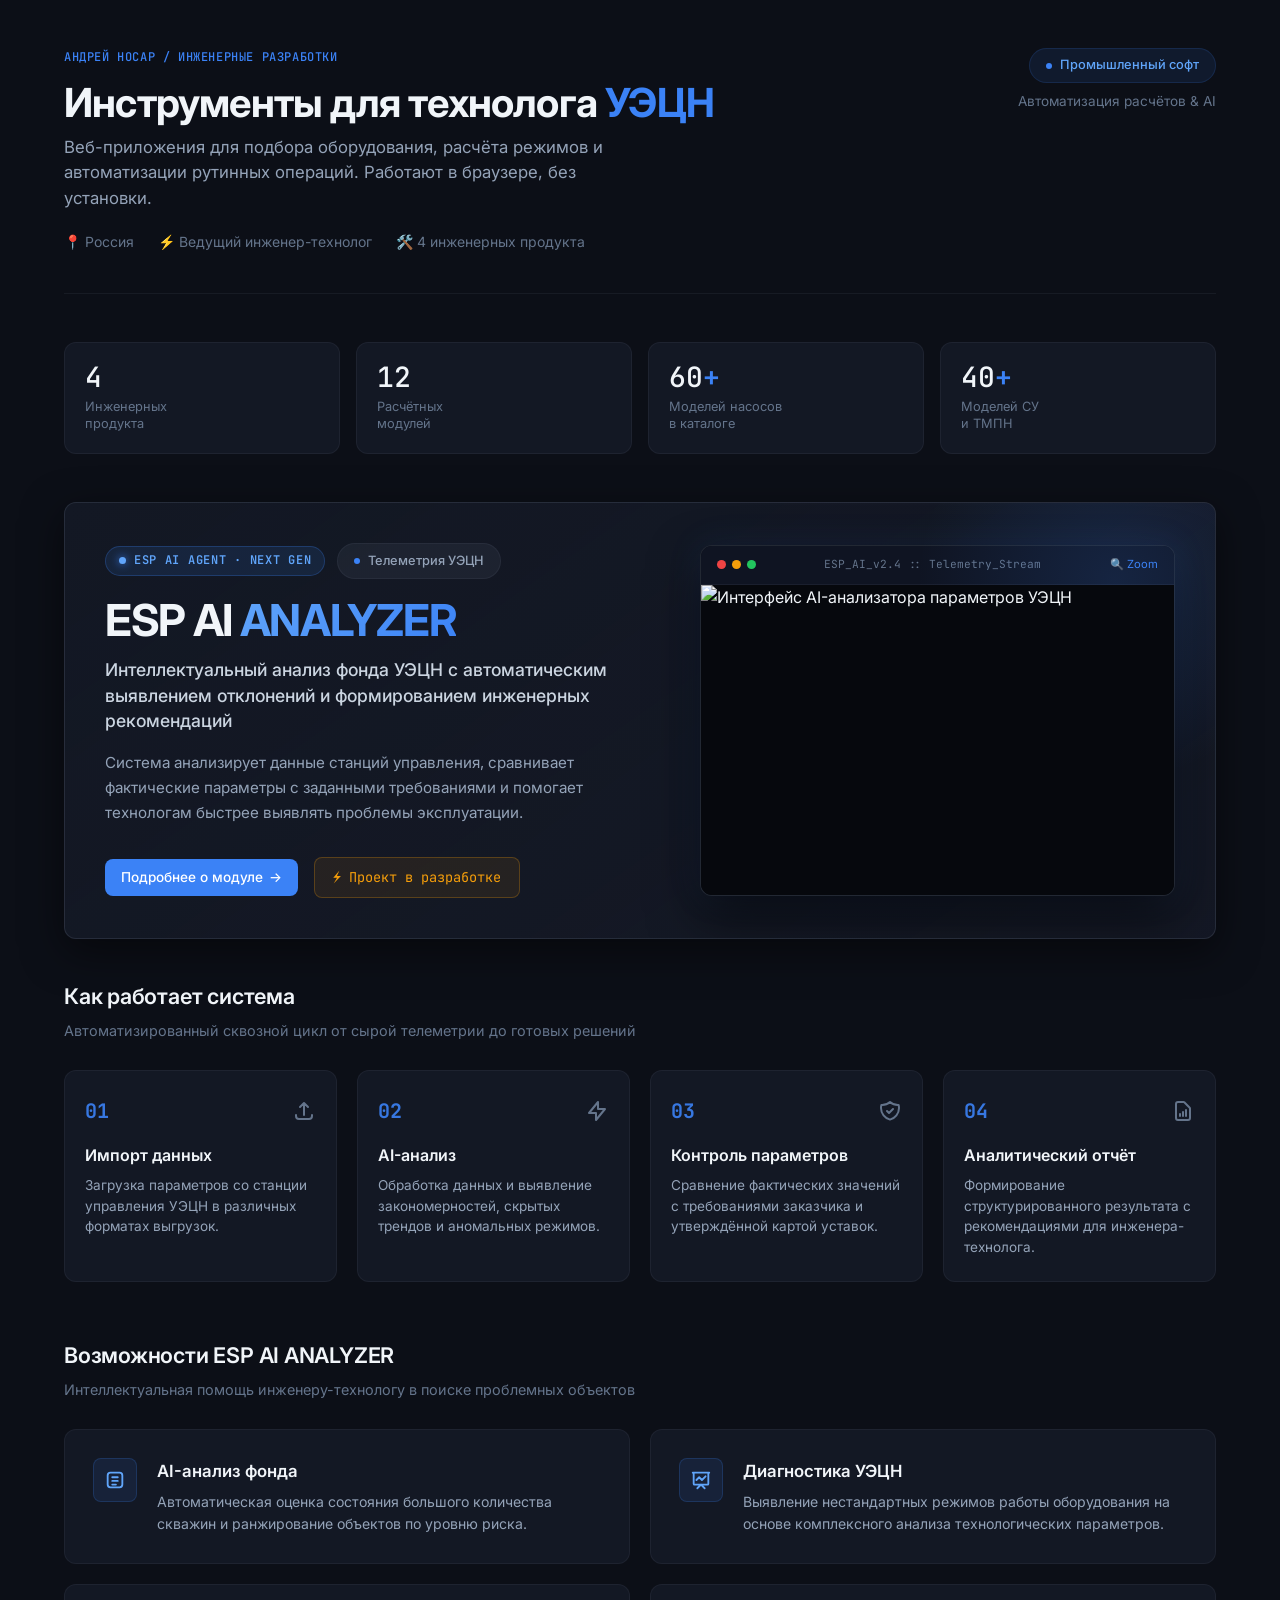
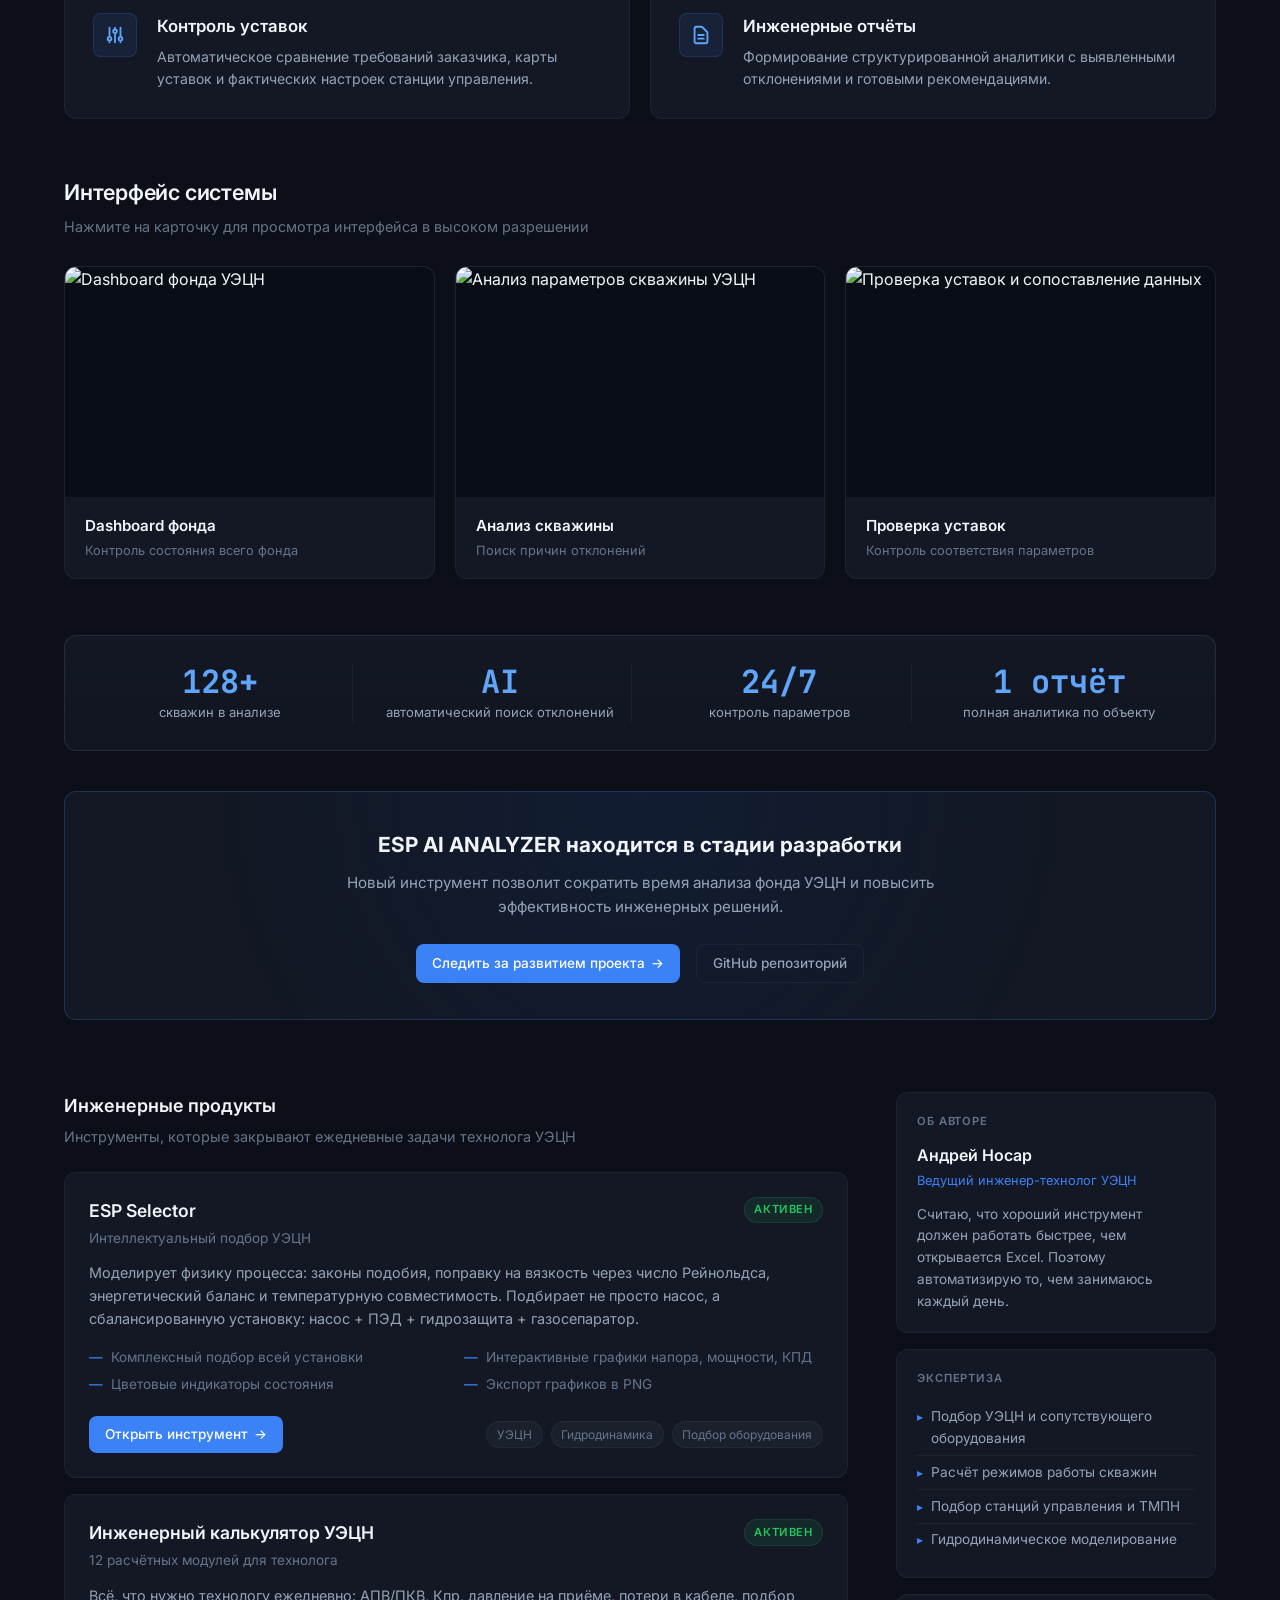
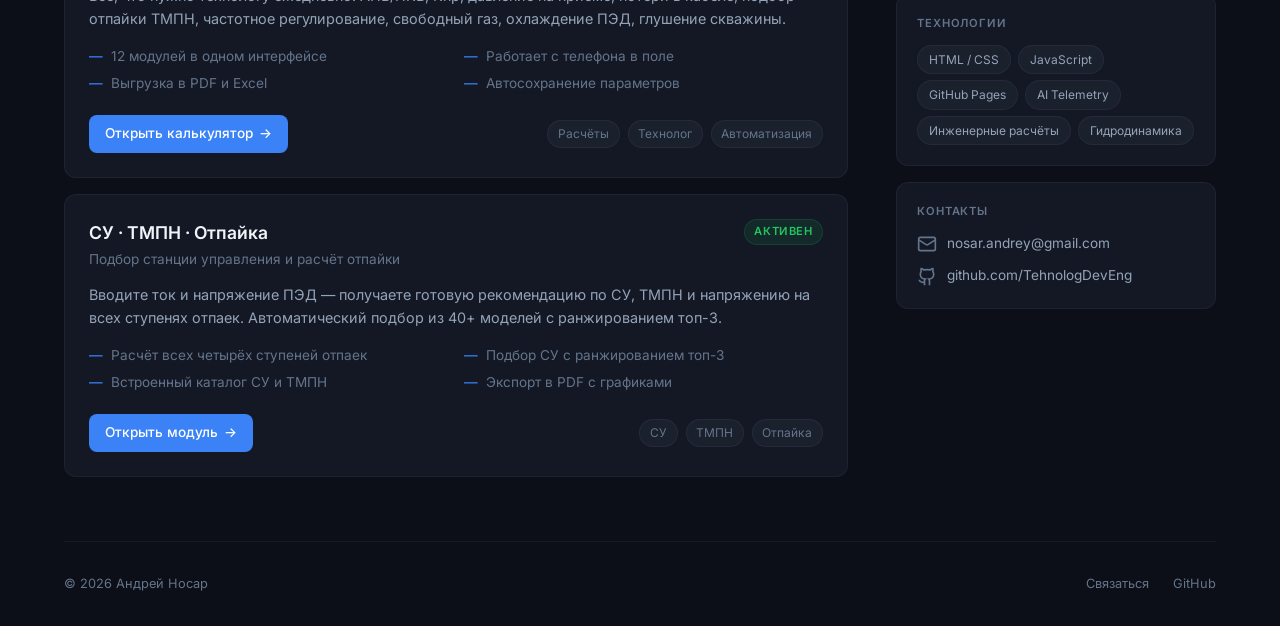
==== commit 416bf0f9: "Add files via upload" ====
--- a/index.html
+++ b/index.html
@@ -1,1343 +1,1861 @@
-<!DOCTYPE html>
-<html lang="ru">
-<head>
-    <meta charset="UTF-8" />
-    <meta name="viewport" content="width=device-width, initial-scale=1.0" />
-    <title>Андрей Носар — Инженерные инструменты УЭЦН</title>
-    <meta name="description" content="Инженерные веб-инструменты для технолога УЭЦН: подбор УЭЦН, расчёт отпаек ТМПН, станции управления, калькулятор режимов." />
-    <meta name="author" content="Андрей Носар" />
-    <meta name="date" content="2026-07-04" />
-    <link rel="canonical" href="https://tehnologdeveng.github.io/" />
-
-    <meta property="og:title" content="Андрей Носар — Инженерные разработки УЭЦН" />
-    <meta property="og:description" content="ESP Selector, инженерный калькулятор, подбор СУ и отпаек ТМПН." />
-    <meta property="og:type" content="website" />
-    <meta property="og:url" content="https://tehnologdeveng.github.io/" />
-    <meta property="og:image" content="https://tehnologdeveng.github.io/preview.png" />
-
-    <link rel="preconnect" href="https://fonts.googleapis.com" />
-    <link rel="preconnect" href="https://fonts.gstatic.com" crossorigin />
-    <link href="https://fonts.googleapis.com/css2?family=Inter:wght@400;500;600;700&family=JetBrains+Mono:wght@400;500&display=swap" rel="stylesheet" />
-
-    <script type="application/ld+json">
-    {
-        "@context": "https://schema.org",
-        "@type": "Person",
-        "name": "Андрей Носар",
-        "jobTitle": "Ведущий инженер-технолог УЭЦН",
-        "url": "https://tehnologdeveng.github.io/",
-        "sameAs": ["https://github.com/TehnologDevEng"],
-        "knowsAbout": ["УЭЦН", "Подбор насосного оборудования", "Расчёт режимов скважин", "ТМПН", "Станции управления"]
-    }
-    </script>
-
-    <style>
-        :root {
-            --bg: #0c0f17;
-            --bg-elevated: #131824;
-            --bg-surface: #1a1f2e;
-            --border: rgba(148, 163, 184, 0.08);
-            --border-hover: rgba(148, 163, 184, 0.15);
-            --text-primary: #f1f5f9;
-            --text-secondary: #94a3b8;
-            --text-tertiary: #64748b;
-            --accent: #3b82f6;
-            --accent-hover: #60a5fa;
-            --accent-muted: rgba(59, 130, 246, 0.1);
-            --success: #22c55e;
-            --warning: #f59e0b;
-            --font-sans: 'Inter', -apple-system, BlinkMacSystemFont, 'Segoe UI', Roboto, sans-serif;
-            --font-mono: 'JetBrains Mono', 'SF Mono', Menlo, Monaco, monospace;
-            --radius: 12px;
-            --radius-sm: 8px;
-            --shadow-sm: 0 1px 2px rgba(0,0,0,0.3);
-            --shadow: 0 4px 24px rgba(0,0,0,0.4);
-            --shadow-lg: 0 12px 40px rgba(0,0,0,0.5);
-        }
-
-        * { margin: 0; padding: 0; box-sizing: border-box; }
-
-        html { scroll-behavior: smooth; }
-
-        body {
-            font-family: var(--font-sans);
-            background: var(--bg);
-            color: var(--text-primary);
-            line-height: 1.6;
-            -webkit-font-smoothing: antialiased;
-            min-height: 100vh;
-        }
-
-        /* Layout */
-        .page {
-            max-width: 1200px;
-            margin: 0 auto;
-            padding: 0 1.5rem;
-        }
-
-        /* Header */
-        .site-header {
-            padding: 3rem 0 2.5rem;
-            border-bottom: 1px solid var(--border);
-            margin-bottom: 3rem;
-        }
-
-        .header-grid {
-            display: grid;
-            grid-template-columns: 1fr auto;
-            gap: 2rem;
-            align-items: start;
-        }
-
-        .header-label {
-            font-family: var(--font-mono);
-            font-size: 0.75rem;
-            font-weight: 500;
-            color: var(--accent);
-            letter-spacing: 0.05em;
-            text-transform: uppercase;
-            margin-bottom: 0.75rem;
-        }
-
-        .header-title {
-            font-size: clamp(1.75rem, 4vw, 2.5rem);
-            font-weight: 700;
-            letter-spacing: -0.02em;
-            line-height: 1.2;
-            color: var(--text-primary);
-            margin-bottom: 0.5rem;
-        }
-
-        .header-title span {
-            color: var(--accent);
-        }
-
-        .header-subtitle {
-            font-size: 1.05rem;
-            color: var(--text-secondary);
-            max-width: 540px;
-            line-height: 1.5;
-        }
-
-        .header-meta {
-            display: flex;
-            gap: 1.5rem;
-            margin-top: 1.25rem;
-            flex-wrap: wrap;
-            font-size: 0.875rem;
-            color: var(--text-tertiary);
-        }
-
-        .header-meta span {
-            display: flex;
-            align-items: center;
-            gap: 0.4rem;
-        }
-
-        .status-badge {
-            display: inline-flex;
-            align-items: center;
-            gap: 0.5rem;
-            padding: 0.4rem 1rem;
-            background: var(--accent-muted);
-            border: 1px solid rgba(59, 130, 246, 0.15);
-            border-radius: 100px;
-            font-size: 0.8rem;
-            font-weight: 500;
-            color: var(--accent-hover);
-            white-space: nowrap;
-        }
-
-        .status-badge::before {
-            content: '';
-            width: 6px;
-            height: 6px;
-            background: var(--accent);
-            border-radius: 50%;
-            animation: pulse 2s ease-in-out infinite;
-        }
-
-        @keyframes pulse {
-            0%, 100% { opacity: 0.5; }
-            50% { opacity: 1; }
-        }
-
-        /* Section titles */
-        .section-header {
-            margin-bottom: 1.5rem;
-        }
-
-        .section-title {
-            font-size: 1.125rem;
-            font-weight: 600;
-            color: var(--text-primary);
-            margin-bottom: 0.25rem;
-        }
-
-        .section-desc {
-            font-size: 0.9rem;
-            color: var(--text-tertiary);
-        }
-
-        /* Metrics */
-        .metrics {
-            display: grid;
-            grid-template-columns: repeat(4, 1fr);
-            gap: 1rem;
-            margin-bottom: 3rem;
-        }
-
-        .metric {
-            background: var(--bg-elevated);
-            border: 1px solid var(--border);
-            border-radius: var(--radius);
-            padding: 1.25rem;
-            transition: border-color 0.2s ease;
-        }
-
-        .metric:hover {
-            border-color: var(--border-hover);
-        }
-
-        .metric-value {
-            font-family: var(--font-mono);
-            font-size: 1.75rem;
-            font-weight: 500;
-            color: var(--text-primary);
-            line-height: 1;
-            margin-bottom: 0.4rem;
-        }
-
-        .metric-value span {
-            color: var(--accent);
-        }
-
-        .metric-label {
-            font-size: 0.8rem;
-            color: var(--text-tertiary);
-            line-height: 1.4;
-        }
-
-        /* Main grid */
-        .main-grid {
-            display: grid;
-            grid-template-columns: 1fr 320px;
-            gap: 3rem;
-            margin-bottom: 3rem;
-        }
-
-        /* Project cards */
-        .projects {
-            display: flex;
-            flex-direction: column;
-            gap: 1rem;
-        }
-
-        .project {
-            background: var(--bg-elevated);
-            border: 1px solid var(--border);
-            border-radius: var(--radius);
-            padding: 1.5rem;
-            cursor: pointer;
-            transition: all 0.2s ease;
-            position: relative;
-            overflow: hidden;
-        }
-
-        .project::before {
-            content: '';
-            position: absolute;
-            top: 0;
-            left: 0;
-            width: 3px;
-            height: 100%;
-            background: var(--accent);
-            opacity: 0;
-            transition: opacity 0.2s ease;
-        }
-
-        .project:hover {
-            border-color: var(--border-hover);
-            background: var(--bg-surface);
-            transform: translateY(-1px);
-            box-shadow: var(--shadow);
-        }
-
-        .project:hover::before {
-            opacity: 1;
-        }
-
-        .project-header {
-            display: flex;
-            justify-content: space-between;
-            align-items: flex-start;
-            gap: 1rem;
-            margin-bottom: 0.75rem;
-        }
-
-        .project-title-group {
-            flex: 1;
-        }
-
-        .project-title {
-            font-size: 1.1rem;
-            font-weight: 600;
-            color: var(--text-primary);
-            margin-bottom: 0.15rem;
-        }
-
-        .project-subtitle {
-            font-size: 0.85rem;
-            color: var(--text-tertiary);
-        }
-
-        .project-status {
-            font-size: 0.7rem;
-            font-weight: 600;
-            text-transform: uppercase;
-            letter-spacing: 0.05em;
-            padding: 0.2rem 0.6rem;
-            border-radius: 100px;
-            background: rgba(34, 197, 94, 0.1);
-            color: var(--success);
-            border: 1px solid rgba(34, 197, 94, 0.15);
-            white-space: nowrap;
-        }
-
-        .project-desc {
-            font-size: 0.9rem;
-            color: var(--text-secondary);
-            line-height: 1.6;
-            margin-bottom: 1rem;
-        }
-
-        .project-features {
-            list-style: none;
-            display: grid;
-            grid-template-columns: repeat(2, 1fr);
-            gap: 0.35rem 1rem;
-            margin-bottom: 1.25rem;
-        }
-
-        .project-features li {
-            font-size: 0.85rem;
-            color: var(--text-tertiary);
-            display: flex;
-            align-items: center;
-            gap: 0.5rem;
-        }
-
-        .project-features li::before {
-            content: '—';
-            color: var(--accent);
-            font-weight: 500;
-        }
-
-        .project-footer {
-            display: flex;
-            justify-content: space-between;
-            align-items: center;
-            flex-wrap: wrap;
-            gap: 0.75rem;
-        }
-
-        .project-link {
-            display: inline-flex;
-            align-items: center;
-            gap: 0.4rem;
-            padding: 0.5rem 1rem;
-            background: var(--accent);
-            color: #fff;
-            text-decoration: none;
-            font-size: 0.85rem;
-            font-weight: 500;
-            border-radius: var(--radius-sm);
-            transition: all 0.2s ease;
-            border: none;
-            cursor: pointer;
-        }
-
-        .project-link:hover {
-            background: var(--accent-hover);
-            transform: translateY(-1px);
-            box-shadow: 0 4px 12px rgba(59, 130, 246, 0.25);
-        }
-
-        .project-link::after {
-            content: '→';
-            transition: transform 0.2s ease;
-        }
-
-        .project-link:hover::after {
-            transform: translateX(2px);
-        }
-
-        .project-tags {
-            display: flex;
-            gap: 0.5rem;
-            flex-wrap: wrap;
-        }
-
-        .tag {
-            font-size: 0.75rem;
-            color: var(--text-tertiary);
-            background: rgba(148, 163, 184, 0.06);
-            padding: 0.2rem 0.6rem;
-            border-radius: 100px;
-            border: 1px solid var(--border);
-        }
-
-        /* Sidebar */
-        .sidebar {
-            display: flex;
-            flex-direction: column;
-            gap: 1rem;
-        }
-
-        .sidebar-block {
-            background: var(--bg-elevated);
-            border: 1px solid var(--border);
-            border-radius: var(--radius);
-            padding: 1.25rem;
-        }
-
-        .sidebar-block h3 {
-            font-size: 0.7rem;
-            font-weight: 600;
-            text-transform: uppercase;
-            letter-spacing: 0.08em;
-            color: var(--text-tertiary);
-            margin-bottom: 0.75rem;
-        }
-
-        .author-name {
-            font-size: 1rem;
-            font-weight: 600;
-            color: var(--text-primary);
-            margin-bottom: 0.15rem;
-        }
-
-        .author-role {
-            font-size: 0.8rem;
-            color: var(--accent);
-            margin-bottom: 0.75rem;
-        }
-
-        .author-bio {
-            font-size: 0.85rem;
-            color: var(--text-secondary);
-            line-height: 1.6;
-        }
-
-        .expertise-list {
-            list-style: none;
-        }
-
-        .expertise-list li {
-            font-size: 0.85rem;
-            color: var(--text-secondary);
-            padding: 0.35rem 0;
-            display: flex;
-            align-items: baseline;
-            gap: 0.5rem;
-            border-bottom: 1px solid var(--border);
-        }
-
-        .expertise-list li:last-child {
-            border-bottom: none;
-        }
-
-        .expertise-list li::before {
-            content: '▸';
-            color: var(--accent);
-            font-size: 0.75rem;
-        }
-
-        .tech-grid {
-            display: flex;
-            flex-wrap: wrap;
-            gap: 0.4rem;
-        }
-
-        .tech-tag {
-            font-size: 0.75rem;
-            color: var(--text-secondary);
-            background: rgba(148, 163, 184, 0.06);
-            padding: 0.25rem 0.7rem;
-            border-radius: 100px;
-            border: 1px solid var(--border);
-            transition: all 0.2s ease;
-        }
-
-        .tech-tag:hover {
-            border-color: var(--accent);
-            color: var(--accent-hover);
-            background: var(--accent-muted);
-        }
-
-        .contact-list {
-            display: flex;
-            flex-direction: column;
-            gap: 0.6rem;
-        }
-
-        .contact-item {
-            display: flex;
-            align-items: center;
-            gap: 0.6rem;
-            font-size: 0.85rem;
-        }
-
-        .contact-item a {
-            color: var(--text-secondary);
-            text-decoration: none;
-            transition: color 0.2s ease;
-            border-bottom: 1px solid transparent;
-        }
-
-        .contact-item a:hover {
-            color: var(--text-primary);
-            border-bottom-color: var(--accent);
-        }
-
-        .contact-icon {
-            width: 1.25rem;
-            height: 1.25rem;
-            color: var(--text-tertiary);
-            flex-shrink: 0;
-        }
-
-        /* Footer */
-        .site-footer {
-            border-top: 1px solid var(--border);
-            padding: 2rem 0;
-            display: flex;
-            justify-content: space-between;
-            align-items: center;
-            flex-wrap: wrap;
-            gap: 1rem;
-            font-size: 0.8rem;
-            color: var(--text-tertiary);
-        }
-
-        .footer-links {
-            display: flex;
-            gap: 1.5rem;
-        }
-
-        .footer-links a {
-            color: var(--text-tertiary);
-            text-decoration: none;
-            transition: color 0.2s ease;
-        }
-
-        .footer-links a:hover {
-            color: var(--text-primary);
-        }
-
-        /* Modal */
-        .modal-overlay {
-            position: fixed;
-            inset: 0;
-            background: rgba(0, 0, 0, 0.7);
-            backdrop-filter: blur(8px);
-            display: flex;
-            align-items: center;
-            justify-content: center;
-            z-index: 1000;
-            opacity: 0;
-            visibility: hidden;
-            transition: all 0.25s ease;
-            padding: 1.5rem;
-        }
-
-        .modal-overlay.active {
-            opacity: 1;
-            visibility: visible;
-        }
-
-        .modal {
-            background: var(--bg-elevated);
-            border: 1px solid var(--border-hover);
-            border-radius: var(--radius);
-            max-width: 700px;
-            width: 100%;
-            max-height: 85vh;
-            overflow-y: auto;
-            position: relative;
-            box-shadow: var(--shadow-lg);
-            transform: translateY(8px);
-            transition: transform 0.25s ease;
-        }
-
-        .modal-overlay.active .modal {
-            transform: translateY(0);
-        }
-
-        .modal-header {
-            padding: 1.5rem 1.5rem 0;
-            display: flex;
-            justify-content: space-between;
-            align-items: flex-start;
-            gap: 1rem;
-        }
-
-        .modal-title {
-            font-size: 1.25rem;
-            font-weight: 600;
-            color: var(--text-primary);
-        }
-
-        .modal-close {
-            background: none;
-            border: none;
-            color: var(--text-tertiary);
-            font-size: 1.5rem;
-            cursor: pointer;
-            padding: 0.25rem;
-            line-height: 1;
-            transition: color 0.2s ease;
-            flex-shrink: 0;
-        }
-
-        .modal-close:hover {
-            color: var(--text-primary);
-        }
-
-        .modal-body {
-            padding: 1rem 1.5rem 1.5rem;
-        }
-
-        .modal-desc {
-            font-size: 0.9rem;
-            color: var(--text-secondary);
-            line-height: 1.6;
-            margin-bottom: 1rem;
-        }
-
-        .modal-features {
-            list-style: none;
-            margin-bottom: 1.5rem;
-        }
-
-        .modal-features li {
-            font-size: 0.9rem;
-            color: var(--text-secondary);
-            padding: 0.3rem 0;
-            display: flex;
-            align-items: baseline;
-            gap: 0.5rem;
-        }
-
-        .modal-features li::before {
-            content: '—';
-            color: var(--accent);
-        }
-
-        .modal-actions {
-            display: flex;
-            gap: 0.75rem;
-            flex-wrap: wrap;
-        }
-
-        .modal-actions .project-link {
-            padding: 0.6rem 1.25rem;
-        }
-
-        .btn-secondary {
-            display: inline-flex;
-            align-items: center;
-            gap: 0.4rem;
-            padding: 0.5rem 1rem;
-            background: transparent;
-            color: var(--text-secondary);
-            text-decoration: none;
-            font-size: 0.85rem;
-            font-weight: 500;
-            border-radius: var(--radius-sm);
-            border: 1px solid var(--border);
-            cursor: pointer;
-            transition: all 0.2s ease;
-        }
-
-        .btn-secondary:hover {
-            border-color: var(--border-hover);
-            color: var(--text-primary);
-            background: rgba(148, 163, 184, 0.05);
-        }
-
-        /* Tabs inside modal */
-        .tabs {
-            display: flex;
-            gap: 0;
-            margin: 1rem 0;
-            border-bottom: 1px solid var(--border);
-            padding: 0 1.5rem;
-        }
-
-        .tab-btn {
-            background: transparent;
-            border: none;
-            color: var(--text-tertiary);
-            font-family: var(--font-mono);
-            font-size: 0.8rem;
-            font-weight: 500;
-            padding: 0.6rem 1rem;
-            cursor: pointer;
-            border-bottom: 2px solid transparent;
-            margin-bottom: -1px;
-            transition: all 0.2s ease;
-        }
-
-        .tab-btn:hover {
-            color: var(--text-secondary);
-        }
-
-        .tab-btn.active {
-            color: var(--accent);
-            border-bottom-color: var(--accent);
-        }
-
-        .tab-panel {
-            display: none;
-            padding: 0 1.5rem 1.5rem;
-        }
-
-        .tab-panel.active {
-            display: block;
-            animation: fadeIn 0.2s ease;
-        }
-
-        @keyframes fadeIn {
-            from { opacity: 0; transform: translateY(4px); }
-            to { opacity: 1; transform: translateY(0); }
-        }
-
-        /* Instruction content */
-        .instruction-content {
-            font-size: 0.9rem;
-            line-height: 1.7;
-            color: var(--text-secondary);
-        }
-
-        .instruction-content h3 {
-            font-size: 1rem;
-            font-weight: 600;
-            color: var(--text-primary);
-            margin: 1.25rem 0 0.5rem;
-        }
-
-        .instruction-content h4 {
-            font-size: 0.8rem;
-            font-weight: 600;
-            color: var(--accent);
-            text-transform: uppercase;
-            letter-spacing: 0.04em;
-            margin: 1rem 0 0.4rem;
-        }
-
-        .instruction-content p { margin-bottom: 0.6rem; }
-        .instruction-content ul, .instruction-content ol {
-            margin-left: 1.2rem;
-            margin-bottom: 0.8rem;
-        }
-        .instruction-content li { margin-bottom: 0.25rem; }
-        .instruction-content strong { color: var(--text-primary); font-weight: 600; }
-        .instruction-content table {
-            width: 100%;
-            border-collapse: collapse;
-            font-size: 0.8rem;
-            font-family: var(--font-mono);
-            margin: 0.8rem 0 1rem;
-        }
-        .instruction-content th {
-            background: var(--bg-surface);
-            padding: 0.5rem 0.6rem;
-            text-align: left;
-            font-weight: 500;
-            color: var(--text-secondary);
-            border-bottom: 1px solid var(--border);
-        }
-        .instruction-content td {
-            padding: 0.4rem 0.6rem;
-            border-bottom: 1px solid var(--border);
-            color: var(--text-secondary);
-        }
-        .instruction-content tr:last-child td { border-bottom: none; }
-        .instruction-content tbody tr:hover { background: rgba(59, 130, 246, 0.04); }
-
-        /* Responsive */
-        @media (max-width: 900px) {
-            .main-grid { grid-template-columns: 1fr; }
-            .sidebar { order: -1; }
-            .metrics { grid-template-columns: repeat(2, 1fr); }
-            .header-grid { grid-template-columns: 1fr; }
-        }
-
-        @media (max-width: 600px) {
-            .page { padding: 0 1rem; }
-            .site-header { padding: 2rem 0 1.5rem; }
-            .metrics { grid-template-columns: 1fr 1fr; gap: 0.75rem; }
-            .metric { padding: 1rem; }
-            .metric-value { font-size: 1.4rem; }
-            .project-features { grid-template-columns: 1fr; }
-            .project-footer { flex-direction: column; align-items: flex-start; }
-            .tabs { padding: 0 1rem; }
-            .modal-header, .modal-body { padding-left: 1rem; padding-right: 1rem; }
-            .tab-panel { padding: 0 1rem 1rem; }
-        }
-
-        @media (prefers-reduced-motion: reduce) {
-            * { animation: none !important; transition: none !important; }
-        }
-
-        :focus-visible {
-            outline: 2px solid var(--accent);
-            outline-offset: 2px;
-            border-radius: 4px;
-        }
-    </style>
-<base target="_blank">
-</head>
-<body>
-
-<div class="page">
-    <header class="site-header">
-        <div class="header-grid">
-            <div>
-                <div class="header-label">Андрей Носар / Инженерные разработки</div>
-                <h1 class="header-title">Инструменты для технолога <span>УЭЦН</span></h1>
-                <p class="header-subtitle">Веб-приложения для подбора оборудования, расчёта режимов и автоматизации рутинных операций. Работают в браузере, без установки.</p>
-                <div class="header-meta">
-                    <span>📍 Россия</span>
-                    <span>⚡ Ведущий инженер-технолог</span>
-                    <span>🛠️ 3 инженерных продукта</span>
-                </div>
-            </div>
-            <div style="text-align: right;">
-                <span class="status-badge">Промышленный софт</span>
-                <div style="margin-top: 0.5rem; font-size: 0.85rem; color: var(--text-tertiary);">Автоматизация расчётов</div>
-            </div>
-        </div>
-    </header>
-
-    <!-- Metrics -->
-    <div class="metrics">
-        <div class="metric">
-            <div class="metric-value">3</div>
-            <div class="metric-label">Инженерных<br>продукта</div>
-        </div>
-        <div class="metric">
-            <div class="metric-value">12</div>
-            <div class="metric-label">Расчётных<br>модулей</div>
-        </div>
-        <div class="metric">
-            <div class="metric-value">60<span>+</span></div>
-            <div class="metric-label">Моделей насосов<br>в каталоге</div>
-        </div>
-        <div class="metric">
-            <div class="metric-value">40<span>+</span></div>
-            <div class="metric-label">Моделей СУ<br>и ТМПН</div>
-        </div>
-    </div>
-
-    <div class="main-grid">
-        <section aria-labelledby="projects-heading">
-            <div class="section-header">
-                <h2 id="projects-heading" class="section-title">Инженерные продукты</h2>
-                <p class="section-desc">Инструменты, которые закрывают ежедневные задачи технолога УЭЦН</p>
-            </div>
-
-            <!-- Project 1 -->
-            <article class="project" data-modal="modal-esp" tabindex="0" role="button">
-                <div class="project-header">
-                    <div class="project-title-group">
-                        <div class="project-title">ESP Selector</div>
-                        <div class="project-subtitle">Интеллектуальный подбор УЭЦН</div>
-                    </div>
-                    <span class="project-status">Активен</span>
-                </div>
-                <p class="project-desc">
-                    Моделирует физику процесса: законы подобия, поправку на вязкость через число Рейнольдса,
-                    энергетический баланс и температурную совместимость. Подбирает не просто насос,
-                    а сбалансированную установку: насос + ПЭД + гидрозащита + газосепаратор.
-                </p>
-                <ul class="project-features">
-                    <li>Комплексный подбор всей установки</li>
-                    <li>Интерактивные графики напора, мощности, КПД</li>
-                    <li>Цветовые индикаторы состояния</li>
-                    <li>Экспорт графиков в PNG</li>
-                </ul>
-                <div class="project-footer">
-                    <a href="https://tehnologdeveng.github.io/engineering-module-for-selecting-esp/" target="_blank" rel="noopener noreferrer" class="project-link" onclick="event.stopPropagation()">Открыть инструмент</a>
-                    <div class="project-tags">
-                        <span class="tag">УЭЦН</span>
-                        <span class="tag">Гидродинамика</span>
-                        <span class="tag">Подбор оборудования</span>
-                    </div>
-                </div>
-            </article>
-
-            <!-- Project 2 -->
-            <article class="project" data-modal="modal-calc" tabindex="0" role="button">
-                <div class="project-header">
-                    <div class="project-title-group">
-                        <div class="project-title">Инженерный калькулятор УЭЦН</div>
-                        <div class="project-subtitle">12 расчётных модулей для технолога</div>
-                    </div>
-                    <span class="project-status">Активен</span>
-                </div>
-                <p class="project-desc">
-                    Всё, что нужно технологу ежедневно: АПВ/ПКВ, Кпр, давление на приёме,
-                    потери в кабеле, подбор отпайки ТМПН, частотное регулирование,
-                    свободный газ, охлаждение ПЭД, глушение скважины.
-                </p>
-                <ul class="project-features">
-                    <li>12 модулей в одном интерфейсе</li>
-                    <li>Работает с телефона в поле</li>
-                    <li>Выгрузка в PDF и Excel</li>
-                    <li>Автосохранение параметров</li>
-                </ul>
-                <div class="project-footer">
-                    <a href="https://tehnologdeveng.github.io/engineering-calculator/" target="_blank" rel="noopener noreferrer" class="project-link" onclick="event.stopPropagation()">Открыть калькулятор</a>
-                    <div class="project-tags">
-                        <span class="tag">Расчёты</span>
-                        <span class="tag">Технолог</span>
-                        <span class="tag">Автоматизация</span>
-                    </div>
-                </div>
-            </article>
-
-            <!-- Project 3 -->
-            <article class="project" data-modal="modal-tmpn" tabindex="0" role="button">
-                <div class="project-header">
-                    <div class="project-title-group">
-                        <div class="project-title">СУ · ТМПН · Отпайка</div>
-                        <div class="project-subtitle">Подбор станции управления и расчёт отпайки</div>
-                    </div>
-                    <span class="project-status">Активен</span>
-                </div>
-                <p class="project-desc">
-                    Вводите ток и напряжение ПЭД — получаете готовую рекомендацию по СУ, ТМПН
-                    и напряжению на всех ступенях отпаек. Автоматический подбор из 40+ моделей
-                    с ранжированием топ-3.
-                </p>
-                <ul class="project-features">
-                    <li>Расчёт всех четырёх ступеней отпаек</li>
-                    <li>Подбор СУ с ранжированием топ-3</li>
-                    <li>Встроенный каталог СУ и ТМПН</li>
-                    <li>Экспорт в PDF с графиками</li>
-                </ul>
-                <div class="project-footer">
-                    <a href="https://tehnologdeveng.github.io/Transformer-Oil-filled-for-Submersible-Pumps/" target="_blank" rel="noopener noreferrer" class="project-link" onclick="event.stopPropagation()">Открыть модуль</a>
-                    <div class="project-tags">
-                        <span class="tag">СУ</span>
-                        <span class="tag">ТМПН</span>
-                        <span class="tag">Отпайка</span>
-                    </div>
-                </div>
-            </article>
-        </section>
-
-        <aside class="sidebar" aria-labelledby="about-heading">
-            <div class="sidebar-block">
-                <h3 id="about-heading">Об авторе</h3>
-                <div class="author-name">Андрей Носар</div>
-                <div class="author-role">Ведущий инженер-технолог УЭЦН</div>
-                <p class="author-bio">
-                    Считаю, что хороший инструмент должен работать быстрее, чем открывается Excel.
-                    Поэтому автоматизирую то, чем занимаюсь каждый день.
-                </p>
-            </div>
-
-            <div class="sidebar-block">
-                <h3>Экспертиза</h3>
-                <ul class="expertise-list">
-                    <li>Подбор УЭЦН и сопутствующего оборудования</li>
-                    <li>Расчёт режимов работы скважин</li>
-                    <li>Подбор станций управления и ТМПН</li>
-                    <li>Гидродинамическое моделирование</li>
-                </ul>
-            </div>
-
-            <div class="sidebar-block">
-                <h3>Технологии</h3>
-                <div class="tech-grid">
-                    <span class="tech-tag">HTML / CSS</span>
-                    <span class="tech-tag">JavaScript</span>
-                    <span class="tech-tag">GitHub Pages</span>
-                    <span class="tech-tag">Инженерные расчёты</span>
-                    <span class="tech-tag">Гидродинамика</span>
-                    <span class="tech-tag">Техническая документация</span>
-                </div>
-            </div>
-
-            <div class="sidebar-block">
-                <h3>Контакты</h3>
-                <div class="contact-list">
-                    <div class="contact-item">
-                        <svg class="contact-icon" viewBox="0 0 24 24" fill="none" stroke="currentColor" stroke-width="2">
-                            <rect x="2" y="4" width="20" height="16" rx="2"/>
-                            <path d="m22 7-8.97 5.7a1.94 1.94 0 0 1-2.06 0L2 7"/>
-                        </svg>
-                        <a href="mailto:nosar.andrey@gmail.com">nosar.andrey@gmail.com</a>
-                    </div>
-                    <div class="contact-item">
-                        <svg class="contact-icon" viewBox="0 0 24 24" fill="none" stroke="currentColor" stroke-width="2">
-                            <path d="M15 22v-4a4.8 4.8 0 0 0-1-3.5c3 0 6-2 6-5.5.08-1.25-.27-2.48-1-3.5.28-1.15.28-2.35 0-3.5 0 0-1 0-3 1.5-2.64-.5-5.36-.5-8 0C6 2 5 2 5 2c-.3 1.15-.3 2.35 0 3.5A5.403 5.403 0 0 0 4 9c0 3.5 3 5.5 6 5.5-.39.49-.68 1.05-.85 1.65-.17.6-.22 1.23-.15 1.85v4"/>
-                            <path d="M9 18c-4.51 2-5-2-7-2"/>
-                        </svg>
-                        <a href="https://github.com/TehnologDevEng" target="_blank" rel="noopener noreferrer">github.com/TehnologDevEng</a>
-                    </div>
-                </div>
-            </div>
-        </aside>
-    </div>
-
-    <footer class="site-footer">
-        <span>© 2026 Андрей Носар</span>
-        <div class="footer-links">
-            <a href="mailto:nosar.andrey@gmail.com">Связаться</a>
-            <a href="https://github.com/TehnologDevEng" target="_blank" rel="noopener noreferrer">GitHub</a>
-        </div>
-    </footer>
-</div>
-
-<!-- Modals -->
-<div id="modal-esp" class="modal-overlay" role="dialog" aria-modal="true" aria-labelledby="modal-esp-title">
-    <div class="modal">
-        <div class="modal-header">
-            <h2 id="modal-esp-title" class="modal-title">ESP Selector</h2>
-            <button class="modal-close" aria-label="Закрыть окно">&times;</button>
-        </div>
-        <div class="tabs" role="tablist">
-            <button class="tab-btn active" role="tab" aria-selected="true" aria-controls="tab-esp-overview">Обзор</button>
-            <button class="tab-btn" role="tab" aria-selected="false" aria-controls="tab-esp-instruction" tabindex="-1">Инструкция</button>
-        </div>
-        <div class="tab-panel active" id="tab-esp-overview" role="tabpanel">
-            <div class="modal-body">
-                <p class="modal-desc">Инструмент моделирует полную физику процесса подбора установки электроцентробежного насоса. Учитывает законы подобия, поправку на вязкость, энергетический баланс и тепловую совместимость.</p>
-                <ul class="modal-features">
-                    <li>Автоматический подбор насоса, ПЭД, гидрозащиты и газосепаратора</li>
-                    <li>Интерактивные графики напора, мощности и КПД</li>
-                    <li>Цветовые индикаторы состояния: норма, граница, риск</li>
-                    <li>Экспорт графиков в PNG для технических отчётов</li>
-                    <li>Сравнение до 3 вариантов установок одновременно</li>
-                    <li>Встроенная база характеристик насосов и двигателей</li>
-                </ul>
-                <div class="modal-actions">
-                    <a href="https://tehnologdeveng.github.io/engineering-module-for-selecting-esp/" target="_blank" rel="noopener noreferrer" class="project-link">Открыть инструмент</a>
-                    <button class="btn-secondary modal-close-btn">Закрыть</button>
-                </div>
-            </div>
-        </div>
-        <div class="tab-panel" id="tab-esp-instruction" role="tabpanel">
-            <div class="instruction-content">
-                <h3>Краткое руководство пользователя (v8.6.1)</h3>
-
-                <h4>1. Назначение программы</h4>
-                <p>ESP Selector — инженерный онлайн-калькулятор для подбора установок электрических центробежных насосов (УЭЦН) к нефтяным скважинам. Программа подбирает насос, погружной электродвигатель (ПЭД) и гидрозащиту, сразу показывая, насколько хорошо оборудование подходит, и предупреждая о возможных проблемах.</p>
-
-                <h4>2. Основные входные данные</h4>
-                <ul>
-                    <li><strong>Дебит жидкости (Q)</strong> — целевой объём жидкости на устье, м³/сут.</li>
-                    <li><strong>Требуемый напор (H)</strong> — суммарный напор (можно рассчитать автоматически).</li>
-                    <li><strong>Диаметр обсадной колонны</strong> — определяет габарит насоса (2А, 3, 5, 5А, 6, 7А).</li>
-                    <li><strong>Плотность жидкости (ρ)</strong> — влияет на напор и мощность.</li>
-                    <li><strong>Вязкость (μ)</strong> — при >1,1 сП вводится поправка на характеристики насоса.</li>
-                    <li><strong>Температура на приёме</strong> — для выбора термостойкого ПЭД.</li>
-                    <li><strong>Обводнённость, газовый фактор, давление насыщения</strong> — расчёт доли свободного газа.</li>
-                    <li><strong>Частота ЧРП</strong> — рабочая частота (35–200 Гц).</li>
-                    <li><strong>Исполнение насоса</strong> — нирезист или ПКМ.</li>
-                    <li><strong>Газосепаратор</strong> — «Нет», «Газосепаратор» или «Газосепаратор-диспергатор».</li>
-                </ul>
-
-                <h4>3. Как работает алгоритм подбора</h4>
-                <ol>
-                    <li><strong>Пересчёт в номинальные условия (50 Гц)</strong> через законы подобия: Q₅₀ = Q / k, H₅₀ = H / k², где k = F / 50.</li>
-                    <li><strong>Фильтрация по каталогу</strong> (~60 насосов) по габариту, исполнению, рабочей зоне.</li>
-                    <li><strong>Коррекция на вязкость</strong> (если μ > 1,1 сП) по числу Рейнольдса.</li>
-                    <li><strong>Учёт свободного газа</strong> — деградация напора, снижение газосепаратором в 4 или 10 раз.</li>
-                    <li><strong>Подбор ПЭД</strong> с запасом ≈15%, автоматически выбирается тип (асинхронный или вентильный).</li>
-                    <li><strong>Подбор гидрозащиты</strong> по осевой нагрузке.</li>
-                    <li><strong>Оценка совпадения</strong> — рейтинг 0–100 и пометка «★ Лучший выбор».</li>
-                </ol>
-
-                <h4>4. Как читать результаты</h4>
-                <p>После подбора отображаются карточки насосов (до 8 вариантов) с рейтингом, параметрами, подобранным ПЭД и гидрозащитой, предупреждающими бейджами и интерактивными графиками (напор, мощность, КПД, рабочая зона). Маркер цели можно перетаскивать — дебит автоматически обновится.</p>
-
-                <h4>5. Основные возможности</h4>
-                <ul>
-                    <li>Автоматический расчёт напора по глубине спуска и давлениям.</li>
-                    <li>Реалистичные поправки на вязкость и свободный газ.</li>
-                    <li>Частотное регулирование 35–200 Гц с автоматическим выбором вентильного ПЭД.</li>
-                    <li>Цветовая обратная связь на карточках (зелёный/оранжевый/красный).</li>
-                    <li>Сравнение выбранных вариантов в таблице.</li>
-                    <li>Интерактивные графики с экспортом в PNG.</li>
-                    <li>Сохранение/загрузка конфигураций в браузере.</li>
-                    <li>Печать отчёта.</li>
-                    <li>Валидация полей и тёмная/светлая тема.</li>
-                </ul>
-
-                <h4>6. Типичный сценарий работы</h4>
-                <ol>
-                    <li>Введите дебит, плотность, вязкость.</li>
-                    <li>Выберите диаметр обсадной колонны.</li>
-                    <li>Включите автоматический расчёт напора, заполните глубины и давления.</li>
-                    <li>При наличии газа укажите газовый фактор и тип сепаратора.</li>
-                    <li>Установите частоту и исполнение насоса.</li>
-                    <li>Нажмите «Подобрать оборудование».</li>
-                    <li>Оцените лучший вариант, при необходимости сравните и уточните дебит на графике.</li>
-                    <li>Сохраните конфигурацию или распечатайте отчёт.</li>
-                </ol>
-
-                <h4>Как определяется «Лучший выбор»</h4>
-                <p>Score = A + B. A — попадание в рабочую зону (60 если внутри, 20 если нет). B — близость номинальной подачи к целевому дебиту (до 30 баллов). Итоговый балл до 100. Насос с максимальным счётом получает плашку «★ Лучший выбор».</p>
-
-                <h4>Примеры расчёта балла</h4>
-                <table>
-                    <thead>
-                        <tr>
-                            <th>Насос</th>
-                            <th>q<sub>min</sub></th>
-                            <th>q<sub>50</sub></th>
-                            <th>q<sub>max</sub></th>
-                            <th>В зоне?</th>
-                            <th>A</th>
-                            <th>Расстояние</th>
-                            <th>B</th>
-                            <th>Итого</th>
-                        </tr>
-                    </thead>
-                    <tbody>
-                        <tr>
-                            <td>Насос 1 (идеал)</td>
-                            <td>70</td>
-                            <td>80</td>
-                            <td>95</td>
-                            <td>✓</td>
-                            <td>60</td>
-                            <td>0</td>
-                            <td>30</td>
-                            <td><strong>100</strong></td>
-                        </tr>
-                        <tr>
-                            <td>Насос 2</td>
-                            <td>50</td>
-                            <td>75</td>
-                            <td>90</td>
-                            <td>✓</td>
-                            <td>60</td>
-                            <td>5</td>
-                            <td>28</td>
-                            <td>88</td>
-                        </tr>
-                        <tr>
-                            <td>Насос 3</td>
-                            <td>85</td>
-                            <td>100</td>
-                            <td>120</td>
-                            <td>✗</td>
-                            <td>20</td>
-                            <td>20</td>
-                            <td>24</td>
-                            <td>44</td>
-                        </tr>
-                        <tr>
-                            <td>Насос 4 (граница)</td>
-                            <td>60</td>
-                            <td>90</td>
-                            <td>110</td>
-                            <td>✓</td>
-                            <td>60</td>
-                            <td>10</td>
-                            <td>26.7</td>
-                            <td>87</td>
-                        </tr>
-                    </tbody>
-                </table>
-
-                <h4>Важные нюансы</h4>
-                <ul>
-                    <li>Score — чисто гидравлическая оценка, без учёта стоимости и энергопотребления.</li>
-                    <li>Выход за рабочую зону резко снижает балл, такой насос не станет лучшим.</li>
-                    <li>При вязкости и газе номинальные характеристики корректируются, рейтинг остаётся честным.</li>
-                </ul>
-            </div>
-        </div>
-    </div>
-</div>
-
-<div id="modal-calc" class="modal-overlay" role="dialog" aria-modal="true" aria-labelledby="modal-calc-title">
-    <div class="modal">
-        <div class="modal-header">
-            <h2 id="modal-calc-title" class="modal-title">Инженерный калькулятор УЭЦН</h2>
-            <button class="modal-close" aria-label="Закрыть окно">&times;</button>
-        </div>
-        <div class="modal-body">
-            <p class="modal-desc">12 расчётных модулей, закрывающих ежедневные задачи технолога: от определения давления на приёме до подбора отпайки ТМПН и расчёта потерь в кабеле.</p>
-            <ul class="modal-features">
-                <li>АПВ / ПКВ, коэффициент продуктивности</li>
-                <li>Давление на приёме насоса</li>
-                <li>Потери напряжения в кабеле</li>
-                <li>Подбор отпайки ТМПН</li>
-                <li>Частотное регулирование</li>
-                <li>Свободный газ на приёме</li>
-                <li>Охлаждение ПЭД</li>
-                <li>Глушение скважины</li>
-                <li>Выгрузка результатов в PDF и Excel</li>
-                <li>Адаптивный интерфейс для работы с телефона в поле</li>
-            </ul>
-            <div class="modal-actions">
-                <a href="https://tehnologdeveng.github.io/engineering-calculator/" target="_blank" rel="noopener noreferrer" class="project-link">Открыть калькулятор</a>
-                <button class="btn-secondary modal-close-btn">Закрыть</button>
-            </div>
-        </div>
-    </div>
-</div>
-
-<div id="modal-tmpn" class="modal-overlay" role="dialog" aria-modal="true" aria-labelledby="modal-tmpn-title">
-    <div class="modal">
-        <div class="modal-header">
-            <h2 id="modal-tmpn-title" class="modal-title">Подбор СУ · ТМПН · Отпайка</h2>
-            <button class="modal-close" aria-label="Закрыть окно">&times;</button>
-        </div>
-        <div class="modal-body">
-            <p class="modal-desc">Профессиональный модуль для подбора станции управления и трансформатора. Автоматически рассчитывает все четыре ступени отпаек и ранжирует топ-3 модели СУ из встроенного каталога.</p>
-            <ul class="modal-features">
-                <li>Расчёт напряжения на всех ступенях отпаек ТМПН</li>
-                <li>Ранжирование топ-3 станций управления по току и мощности</li>
-                <li>База из 40+ моделей СУ (Триол, Электон, Борец, Новомет, Эталон)</li>
-                <li>Учёт коэффициента запаса по току</li>
-                <li>Экспорт результатов в PDF с графиками напряжения</li>
-                <li>Сохранение истории подбора в браузере</li>
-            </ul>
-            <div class="modal-actions">
-                <a href="https://tehnologdeveng.github.io/Transformer-Oil-filled-for-Submersible-Pumps/" target="_blank" rel="noopener noreferrer" class="project-link">Открыть модуль</a>
-                <button class="btn-secondary modal-close-btn">Закрыть</button>
-            </div>
-        </div>
-    </div>
-</div>
-
-<script>
-(function() {
-    const cards = document.querySelectorAll('.project[data-modal]');
-    const overlays = document.querySelectorAll('.modal-overlay');
-    let lastActiveElement = null;
-
-    function openModal(overlay) {
-        if (!overlay) return;
-        lastActiveElement = document.activeElement;
-        overlay.classList.add('active');
-        document.body.style.overflow = 'hidden';
-        const focusable = overlay.querySelectorAll('button, [href], input, select, textarea, [tabindex]:not([tabindex="-1"])');
-        if (focusable.length) {
-            const closeBtn = overlay.querySelector('.modal-close');
-            if (closeBtn) closeBtn.focus();
-        }
-        trapFocus(overlay);
-    }
-
-    function closeModal(overlay) {
-        overlay.classList.remove('active');
-        document.body.style.overflow = '';
-        if (lastActiveElement) lastActiveElement.focus();
-        lastActiveElement = null;
-    }
-
-    function trapFocus(overlay) {
-        overlay.addEventListener('keydown', function(e) {
-            if (e.key === 'Tab') {
-                const focusable = overlay.querySelectorAll('button, [href], input, select, textarea, [tabindex]:not([tabindex="-1"])');
-                const first = focusable[0];
-                const last = focusable[focusable.length - 1];
-                if (e.shiftKey && document.activeElement === first) {
-                    e.preventDefault();
-                    last.focus();
-                } else if (!e.shiftKey && document.activeElement === last) {
-                    e.preventDefault();
-                    first.focus();
-                }
-            }
-        });
-    }
-
-    cards.forEach(card => {
-        card.addEventListener('click', function(e) {
-            if (e.target.closest('a, button')) return;
-            const modalId = this.getAttribute('data-modal');
-            openModal(document.getElementById(modalId));
-        });
-        card.addEventListener('keydown', function(e) {
-            if (e.key === 'Enter' || e.key === ' ') {
-                e.preventDefault();
-                const modalId = this.getAttribute('data-modal');
-                openModal(document.getElementById(modalId));
-            }
-        });
-    });
-
-    overlays.forEach(overlay => {
-        overlay.addEventListener('click', function(e) {
-            if (e.target === overlay) closeModal(overlay);
-        });
-        const closeBtns = overlay.querySelectorAll('.modal-close, .modal-close-btn');
-        closeBtns.forEach(btn => {
-            btn.addEventListener('click', () => closeModal(overlay));
-        });
-    });
-
-    document.addEventListener('keydown', function(e) {
-        if (e.key === 'Escape') {
-            overlays.forEach(overlay => {
-                if (overlay.classList.contains('active')) closeModal(overlay);
-            });
-        }
-    });
-
-    // Tabs
-    document.querySelectorAll('.modal').forEach(modal => {
-        const tabBtns = modal.querySelectorAll('.tab-btn');
-        const tabPanels = modal.querySelectorAll('.tab-panel');
-
-        tabBtns.forEach(btn => {
-            btn.addEventListener('click', () => {
-                const targetId = btn.getAttribute('aria-controls');
-                const targetPanel = modal.querySelector('#' + targetId);
-
-                tabBtns.forEach(b => {
-                    b.classList.remove('active');
-                    b.setAttribute('aria-selected', 'false');
-                    b.setAttribute('tabindex', '-1');
-                });
-                tabPanels.forEach(p => p.classList.remove('active'));
-
-                btn.classList.add('active');
-                btn.setAttribute('aria-selected', 'true');
-                btn.setAttribute('tabindex', '0');
-                if (targetPanel) targetPanel.classList.add('active');
-            });
-
-            btn.addEventListener('keydown', function(e) {
-                const buttons = Array.from(tabBtns);
-                let index = buttons.indexOf(this);
-                if (e.key === 'ArrowRight') {
-                    e.preventDefault();
-                    index = (index + 1) % buttons.length;
-                    buttons[index].focus();
-                    buttons[index].click();
-                } else if (e.key === 'ArrowLeft') {
-                    e.preventDefault();
-                    index = (index - 1 + buttons.length) % buttons.length;
-                    buttons[index].focus();
-                    buttons[index].click();
-                }
-            });
-        });
-    });
-})();
-</script>
-
-</body>
-</html>
+<!DOCTYPE html>
+<html lang="ru">
+<head>
+    <meta charset="UTF-8" />
+    <meta name="viewport" content="width=device-width, initial-scale=1.0" />
+    <title>Андрей Носар — Инженерные инструменты УЭЦН & ESP AI ANALYZER</title>
+    <meta name="description" content="Инженерные веб-инструменты для технолога УЭЦН: ESP AI ANALYZER, подбор УЭЦН, расчёт отпаек ТМПН, станции управления, калькулятор режимов." />
+    <meta name="author" content="Андрей Носар" />
+    <meta name="date" content="2026-08-17" />
+    <link rel="canonical" href="https://tehnologdeveng.github.io/" />
+
+    <meta property="og:title" content="Андрей Носар — Инженерные разработки УЭЦН & ESP AI ANALYZER" />
+    <meta property="og:description" content="ESP AI ANALYZER, ESP Selector, инженерный калькулятор, подбор СУ и отпаек ТМПН." />
+    <meta property="og:type" content="website" />
+    <meta property="og:url" content="https://tehnologdeveng.github.io/" />
+    <meta property="og:image" content="https://tehnologdeveng.github.io/preview.png" />
+
+    <link rel="preconnect" href="https://fonts.googleapis.com" />
+    <link rel="preconnect" href="https://fonts.gstatic.com" crossorigin />
+    <link href="https://fonts.googleapis.com/css2?family=Inter:wght@400;500;600;700&family=JetBrains+Mono:wght@400;500;600;700&display=swap" rel="stylesheet" />
+
+    <script type="application/ld+json">
+    {
+        "@context": "https://schema.org",
+        "@type": "Person",
+        "name": "Андрей Носар",
+        "jobTitle": "Ведущий инженер-технолог УЭЦН",
+        "url": "https://tehnologdeveng.github.io/",
+        "sameAs": ["https://github.com/TehnologDevEng"],
+        "knowsAbout": ["УЭЦН", "ESP AI ANALYZER", "Подбор насосного оборудования", "Расчёт режимов скважин", "ТМПН", "Станции управления"]
+    }
+    </script>
+
+    <style>
+        :root {
+            --bg: #0c0f17;
+            --bg-elevated: #131824;
+            --bg-surface: #1a1f2e;
+            --border: rgba(148, 163, 184, 0.08);
+            --border-hover: rgba(148, 163, 184, 0.15);
+            --text-primary: #f1f5f9;
+            --text-secondary: #94a3b8;
+            --text-tertiary: #64748b;
+            --accent: #3b82f6;
+            --accent-hover: #60a5fa;
+            --accent-muted: rgba(59, 130, 246, 0.1);
+            --success: #22c55e;
+            --warning: #f59e0b;
+            --font-sans: 'Inter', -apple-system, BlinkMacSystemFont, 'Segoe UI', Roboto, sans-serif;
+            --font-mono: 'JetBrains Mono', 'SF Mono', Menlo, Monaco, monospace;
+            --radius: 12px;
+            --radius-sm: 8px;
+            --shadow-sm: 0 1px 2px rgba(0,0,0,0.3);
+            --shadow: 0 4px 24px rgba(0,0,0,0.4);
+            --shadow-lg: 0 12px 40px rgba(0,0,0,0.5);
+        }
+
+        * { margin: 0; padding: 0; box-sizing: border-box; }
+        html { scroll-behavior: smooth; }
+
+        body {
+            font-family: var(--font-sans);
+            background: var(--bg);
+            color: var(--text-primary);
+            line-height: 1.6;
+            -webkit-font-smoothing: antialiased;
+            min-height: 100vh;
+        }
+
+        .page {
+            max-width: 1200px;
+            margin: 0 auto;
+            padding: 0 1.5rem;
+        }
+
+        .site-header {
+            padding: 3rem 0 2.5rem;
+            border-bottom: 1px solid var(--border);
+            margin-bottom: 3rem;
+        }
+
+        .header-grid {
+            display: grid;
+            grid-template-columns: 1fr auto;
+            gap: 2rem;
+            align-items: start;
+        }
+
+        .header-label {
+            font-family: var(--font-mono);
+            font-size: 0.75rem;
+            font-weight: 500;
+            color: var(--accent);
+            letter-spacing: 0.05em;
+            text-transform: uppercase;
+            margin-bottom: 0.75rem;
+        }
+
+        .header-title {
+            font-size: clamp(1.75rem, 4vw, 2.5rem);
+            font-weight: 700;
+            letter-spacing: -0.02em;
+            line-height: 1.2;
+            color: var(--text-primary);
+            margin-bottom: 0.5rem;
+        }
+
+        .header-title span { color: var(--accent); }
+
+        .header-subtitle {
+            font-size: 1.05rem;
+            color: var(--text-secondary);
+            max-width: 540px;
+            line-height: 1.5;
+        }
+
+        .header-meta {
+            display: flex;
+            gap: 1.5rem;
+            margin-top: 1.25rem;
+            flex-wrap: wrap;
+            font-size: 0.875rem;
+            color: var(--text-tertiary);
+        }
+
+        .header-meta span {
+            display: flex;
+            align-items: center;
+            gap: 0.4rem;
+        }
+
+        .status-badge {
+            display: inline-flex;
+            align-items: center;
+            gap: 0.5rem;
+            padding: 0.4rem 1rem;
+            background: var(--accent-muted);
+            border: 1px solid rgba(59, 130, 246, 0.15);
+            border-radius: 100px;
+            font-size: 0.8rem;
+            font-weight: 500;
+            color: var(--accent-hover);
+            white-space: nowrap;
+        }
+
+        .status-badge::before {
+            content: '';
+            width: 6px;
+            height: 6px;
+            background: var(--accent);
+            border-radius: 50%;
+            animation: pulse 2s ease-in-out infinite;
+        }
+
+        @keyframes pulse {
+            0%, 100% { opacity: 0.5; }
+            50% { opacity: 1; }
+        }
+
+        .section-header { margin-bottom: 1.5rem; }
+        .section-title {
+            font-size: 1.125rem;
+            font-weight: 600;
+            color: var(--text-primary);
+            margin-bottom: 0.25rem;
+        }
+
+        .section-desc {
+            font-size: 0.9rem;
+            color: var(--text-tertiary);
+        }
+
+        .metrics {
+            display: grid;
+            grid-template-columns: repeat(4, 1fr);
+            gap: 1rem;
+            margin-bottom: 3rem;
+        }
+
+        .metric {
+            background: var(--bg-elevated);
+            border: 1px solid var(--border);
+            border-radius: var(--radius);
+            padding: 1.25rem;
+            transition: border-color 0.2s ease;
+        }
+
+        .metric:hover { border-color: var(--border-hover); }
+
+        .metric-value {
+            font-family: var(--font-mono);
+            font-size: 1.75rem;
+            font-weight: 500;
+            color: var(--text-primary);
+            line-height: 1;
+            margin-bottom: 0.4rem;
+        }
+
+        .metric-value span { color: var(--accent); }
+
+        .metric-label {
+            font-size: 0.8rem;
+            color: var(--text-tertiary);
+            line-height: 1.4;
+        }
+
+        /* ESP AI ANALYZER SECTION STYLES */
+        .ai-section {
+            margin-bottom: 4.5rem;
+            position: relative;
+        }
+
+        .ai-badge-group {
+            display: flex;
+            align-items: center;
+            gap: 0.75rem;
+            margin-bottom: 1rem;
+            flex-wrap: wrap;
+        }
+
+        .ai-badge {
+            font-family: var(--font-mono);
+            font-size: 0.75rem;
+            font-weight: 600;
+            letter-spacing: 0.06em;
+            text-transform: uppercase;
+            padding: 0.3rem 0.8rem;
+            border-radius: 100px;
+            background: rgba(59, 130, 246, 0.12);
+            color: var(--accent-hover);
+            border: 1px solid rgba(59, 130, 246, 0.25);
+            display: inline-flex;
+            align-items: center;
+            gap: 0.5rem;
+        }
+
+        .ai-badge-pulse {
+            width: 7px;
+            height: 7px;
+            background: #60a5fa;
+            border-radius: 50%;
+            box-shadow: 0 0 8px #3b82f6;
+            animation: pulse 1.8s infinite;
+        }
+
+        .ai-hero-card {
+            background: linear-gradient(145deg, var(--bg-elevated) 0%, rgba(26, 31, 46, 0.6) 100%);
+            border: 1px solid var(--border-hover);
+            border-radius: var(--radius);
+            padding: 2.5rem;
+            box-shadow: var(--shadow-lg);
+            position: relative;
+            overflow: hidden;
+            margin-bottom: 2.5rem;
+        }
+
+        .ai-hero-card::before {
+            content: '';
+            position: absolute;
+            top: -120px;
+            right: -100px;
+            width: 400px;
+            height: 400px;
+            background: radial-gradient(circle, rgba(59, 130, 246, 0.15) 0%, rgba(0,0,0,0) 70%);
+            pointer-events: none;
+        }
+
+        .ai-hero-grid {
+            display: grid;
+            grid-template-columns: 1.15fr 1fr;
+            gap: 3rem;
+            align-items: center;
+        }
+
+        .ai-hero-title {
+            font-size: clamp(2rem, 3.5vw, 2.75rem);
+            font-weight: 700;
+            letter-spacing: -0.03em;
+            line-height: 1.15;
+            color: var(--text-primary);
+            margin-bottom: 0.75rem;
+        }
+
+        .ai-hero-title span {
+            background: linear-gradient(135deg, #60a5fa 0%, #3b82f6 100%);
+            -webkit-background-clip: text;
+            -webkit-text-fill-color: transparent;
+        }
+
+        .ai-hero-subtitle {
+            font-size: 1.1rem;
+            font-weight: 500;
+            color: #cbd5e1;
+            line-height: 1.45;
+            margin-bottom: 1rem;
+        }
+
+        .ai-hero-desc {
+            font-size: 0.95rem;
+            color: var(--text-secondary);
+            line-height: 1.65;
+            margin-bottom: 2rem;
+        }
+
+        .ai-hero-actions {
+            display: flex;
+            align-items: center;
+            gap: 1rem;
+            flex-wrap: wrap;
+        }
+
+        .btn-status-outline {
+            display: inline-flex;
+            align-items: center;
+            gap: 0.5rem;
+            padding: 0.55rem 1.1rem;
+            font-size: 0.85rem;
+            font-family: var(--font-mono);
+            color: var(--warning);
+            background: rgba(245, 158, 11, 0.08);
+            border: 1px solid rgba(245, 158, 11, 0.25);
+            border-radius: var(--radius-sm);
+        }
+
+        .ai-mockup-frame {
+            background: #090d16;
+            border: 1px solid rgba(148, 163, 184, 0.18);
+            border-radius: var(--radius);
+            box-shadow: 0 20px 50px rgba(0, 0, 0, 0.6), 0 0 35px rgba(59, 130, 246, 0.12);
+            overflow: hidden;
+            transition: transform 0.3s ease, border-color 0.3s ease, box-shadow 0.3s ease;
+            cursor: pointer;
+        }
+
+        .ai-mockup-frame:hover {
+            transform: translateY(-3px) scale(1.01);
+            border-color: rgba(59, 130, 246, 0.4);
+            box-shadow: 0 25px 60px rgba(0, 0, 0, 0.7), 0 0 45px rgba(59, 130, 246, 0.25);
+        }
+
+        .ai-mockup-bar {
+            background: #0f1422;
+            padding: 0.6rem 1rem;
+            display: flex;
+            align-items: center;
+            justify-content: space-between;
+            border-bottom: 1px solid var(--border);
+        }
+
+        .ai-mockup-dots { display: flex; gap: 6px; }
+        .ai-mockup-dots span {
+            width: 9px;
+            height: 9px;
+            border-radius: 50%;
+            background: rgba(148, 163, 184, 0.25);
+        }
+        .ai-mockup-dots span:nth-child(1) { background: #ef4444; }
+        .ai-mockup-dots span:nth-child(2) { background: #f59e0b; }
+        .ai-mockup-dots span:nth-child(3) { background: #22c55e; }
+
+        .ai-mockup-tag {
+            font-family: var(--font-mono);
+            font-size: 0.7rem;
+            color: var(--text-tertiary);
+        }
+
+        .ai-mockup-img-wrap {
+            position: relative;
+            width: 100%;
+            background: #06080d;
+            aspect-ratio: 16 / 10.5;
+            overflow: hidden;
+        }
+
+        .ai-mockup-img {
+            width: 100%;
+            height: 100%;
+            object-fit: cover;
+            object-position: top center;
+            display: block;
+        }
+
+        .ai-subheading-group { margin-bottom: 1.75rem; }
+        .ai-subheading-title {
+            font-size: 1.35rem;
+            font-weight: 600;
+            color: var(--text-primary);
+            letter-spacing: -0.01em;
+            margin-bottom: 0.35rem;
+        }
+
+        .ai-subheading-desc {
+            font-size: 0.9rem;
+            color: var(--text-tertiary);
+        }
+
+        .ai-timeline-grid {
+            display: grid;
+            grid-template-columns: repeat(4, 1fr);
+            gap: 1.25rem;
+            margin-bottom: 3.5rem;
+        }
+
+        .ai-timeline-item {
+            background: var(--bg-elevated);
+            border: 1px solid var(--border);
+            border-radius: var(--radius);
+            padding: 1.5rem 1.25rem;
+            position: relative;
+            transition: all 0.25s ease;
+        }
+
+        .ai-timeline-item:hover {
+            border-color: rgba(59, 130, 246, 0.3);
+            background: var(--bg-surface);
+            transform: translateY(-2px);
+        }
+
+        .ai-timeline-header {
+            display: flex;
+            justify-content: space-between;
+            align-items: center;
+            margin-bottom: 1rem;
+        }
+
+        .ai-step-num {
+            font-family: var(--font-mono);
+            font-size: 1.25rem;
+            font-weight: 700;
+            color: var(--accent);
+            opacity: 0.9;
+        }
+
+        .ai-step-icon {
+            width: 24px;
+            height: 24px;
+            color: var(--text-tertiary);
+        }
+
+        .ai-step-title {
+            font-size: 1rem;
+            font-weight: 600;
+            color: var(--text-primary);
+            margin-bottom: 0.4rem;
+        }
+
+        .ai-step-desc {
+            font-size: 0.85rem;
+            color: var(--text-secondary);
+            line-height: 1.5;
+        }
+
+        .ai-features-grid {
+            display: grid;
+            grid-template-columns: repeat(2, 1fr);
+            gap: 1.25rem;
+            margin-bottom: 3.5rem;
+        }
+
+        .ai-feature-card {
+            background: var(--bg-elevated);
+            border: 1px solid var(--border);
+            border-radius: var(--radius);
+            padding: 1.75rem;
+            display: flex;
+            gap: 1.25rem;
+            transition: all 0.2s ease;
+        }
+
+        .ai-feature-card:hover {
+            border-color: var(--border-hover);
+            background: var(--bg-surface);
+            transform: translateY(-2px);
+            box-shadow: var(--shadow);
+        }
+
+        .ai-feature-icon-box {
+            width: 44px;
+            height: 44px;
+            border-radius: var(--radius-sm);
+            background: var(--accent-muted);
+            border: 1px solid rgba(59, 130, 246, 0.2);
+            color: var(--accent-hover);
+            display: flex;
+            align-items: center;
+            justify-content: center;
+            flex-shrink: 0;
+        }
+
+        .ai-feature-title {
+            font-size: 1.05rem;
+            font-weight: 600;
+            color: var(--text-primary);
+            margin-bottom: 0.4rem;
+        }
+
+        .ai-feature-desc {
+            font-size: 0.88rem;
+            color: var(--text-secondary);
+            line-height: 1.55;
+        }
+
+        .ai-gallery-grid {
+            display: grid;
+            grid-template-columns: repeat(3, 1fr);
+            gap: 1.25rem;
+            margin-bottom: 3.5rem;
+        }
+
+        .ai-gallery-card {
+            background: var(--bg-elevated);
+            border: 1px solid var(--border);
+            border-radius: var(--radius);
+            overflow: hidden;
+            cursor: pointer;
+            transition: all 0.25s ease;
+            display: flex;
+            flex-direction: column;
+        }
+
+        .ai-gallery-card:hover {
+            border-color: rgba(59, 130, 246, 0.35);
+            transform: translateY(-3px);
+            box-shadow: var(--shadow-lg);
+        }
+
+        .ai-gallery-thumb {
+            position: relative;
+            width: 100%;
+            aspect-ratio: 16 / 10;
+            background: #090d16;
+            overflow: hidden;
+            border-bottom: 1px solid var(--border);
+        }
+
+        .ai-gallery-thumb img {
+            width: 100%;
+            height: 100%;
+            object-fit: cover;
+            transition: transform 0.4s ease;
+        }
+
+        .ai-gallery-card:hover .ai-gallery-thumb img {
+            transform: scale(1.04);
+        }
+
+        .ai-gallery-overlay-hint {
+            position: absolute;
+            inset: 0;
+            background: rgba(12, 15, 23, 0.6);
+            display: flex;
+            align-items: center;
+            justify-content: center;
+            gap: 0.5rem;
+            color: #fff;
+            font-size: 0.8rem;
+            font-family: var(--font-mono);
+            opacity: 0;
+            transition: opacity 0.2s ease;
+            backdrop-filter: blur(2px);
+        }
+
+        .ai-gallery-card:hover .ai-gallery-overlay-hint { opacity: 1; }
+
+        .ai-gallery-info { padding: 1rem 1.25rem; }
+        .ai-gallery-title {
+            font-size: 0.95rem;
+            font-weight: 600;
+            color: var(--text-primary);
+            margin-bottom: 0.2rem;
+        }
+
+        .ai-gallery-caption {
+            font-size: 0.8rem;
+            color: var(--text-tertiary);
+        }
+
+        .ai-stats-bar {
+            display: grid;
+            grid-template-columns: repeat(4, 1fr);
+            gap: 1rem;
+            background: linear-gradient(180deg, var(--bg-elevated) 0%, rgba(19, 24, 36, 0.8) 100%);
+            border: 1px solid var(--border-hover);
+            border-radius: var(--radius);
+            padding: 1.75rem 1.5rem;
+            margin-bottom: 2.5rem;
+        }
+
+        .ai-stat-unit {
+            text-align: center;
+            border-right: 1px solid var(--border);
+            padding: 0 0.5rem;
+        }
+
+        .ai-stat-unit:last-child { border-right: none; }
+
+        .ai-stat-number {
+            font-family: var(--font-mono);
+            font-size: clamp(1.75rem, 2.5vw, 2.25rem);
+            font-weight: 700;
+            color: #60a5fa;
+            line-height: 1.1;
+            margin-bottom: 0.35rem;
+        }
+
+        .ai-stat-label {
+            font-size: 0.82rem;
+            color: var(--text-secondary);
+            line-height: 1.35;
+        }
+
+        .ai-cta-card {
+            background: radial-gradient(circle at 50% 0%, rgba(59, 130, 246, 0.12) 0%, var(--bg-elevated) 70%);
+            border: 1px solid rgba(59, 130, 246, 0.25);
+            border-radius: var(--radius);
+            padding: 2.25rem;
+            text-align: center;
+            position: relative;
+            overflow: hidden;
+        }
+
+        .ai-cta-title {
+            font-size: 1.3rem;
+            font-weight: 700;
+            color: var(--text-primary);
+            margin-bottom: 0.6rem;
+        }
+
+        .ai-cta-desc {
+            font-size: 0.95rem;
+            color: var(--text-secondary);
+            max-width: 620px;
+            margin: 0 auto 1.5rem;
+            line-height: 1.6;
+        }
+
+        .ai-lightbox-modal .modal {
+            max-width: 1050px;
+            background: #090d16;
+            border-color: rgba(59, 130, 246, 0.3);
+        }
+
+        .ai-lightbox-body { padding: 1rem 1.25rem 1.25rem; }
+        .ai-lightbox-img {
+            width: 100%;
+            height: auto;
+            border-radius: var(--radius-sm);
+            border: 1px solid var(--border);
+            display: block;
+        }
+
+        /* EXISTING PROJECTS GRID & SIDEBAR */
+        .main-grid {
+            display: grid;
+            grid-template-columns: 1fr 320px;
+            gap: 3rem;
+            margin-bottom: 3rem;
+        }
+
+        .projects {
+            display: flex;
+            flex-direction: column;
+            gap: 1rem;
+        }
+
+        .project {
+            background: var(--bg-elevated);
+            border: 1px solid var(--border);
+            border-radius: var(--radius);
+            padding: 1.5rem;
+            cursor: pointer;
+            transition: all 0.2s ease;
+            position: relative;
+            overflow: hidden;
+            margin-bottom: 1rem;
+        }
+
+        .project::before {
+            content: '';
+            position: absolute;
+            top: 0;
+            left: 0;
+            width: 3px;
+            height: 100%;
+            background: var(--accent);
+            opacity: 0;
+            transition: opacity 0.2s ease;
+        }
+
+        .project:hover {
+            border-color: var(--border-hover);
+            background: var(--bg-surface);
+            transform: translateY(-1px);
+            box-shadow: var(--shadow);
+        }
+
+        .project:hover::before { opacity: 1; }
+
+        .project-header {
+            display: flex;
+            justify-content: space-between;
+            align-items: flex-start;
+            gap: 1rem;
+            margin-bottom: 0.75rem;
+        }
+
+        .project-title-group { flex: 1; }
+
+        .project-title {
+            font-size: 1.1rem;
+            font-weight: 600;
+            color: var(--text-primary);
+            margin-bottom: 0.15rem;
+        }
+
+        .project-subtitle {
+            font-size: 0.85rem;
+            color: var(--text-tertiary);
+        }
+
+        .project-status {
+            font-size: 0.7rem;
+            font-weight: 600;
+            text-transform: uppercase;
+            letter-spacing: 0.05em;
+            padding: 0.2rem 0.6rem;
+            border-radius: 100px;
+            background: rgba(34, 197, 94, 0.1);
+            color: var(--success);
+            border: 1px solid rgba(34, 197, 94, 0.15);
+            white-space: nowrap;
+        }
+
+        .project-desc {
+            font-size: 0.9rem;
+            color: var(--text-secondary);
+            line-height: 1.6;
+            margin-bottom: 1rem;
+        }
+
+        .project-features {
+            list-style: none;
+            display: grid;
+            grid-template-columns: repeat(2, 1fr);
+            gap: 0.35rem 1rem;
+            margin-bottom: 1.25rem;
+        }
+
+        .project-features li {
+            font-size: 0.85rem;
+            color: var(--text-tertiary);
+            display: flex;
+            align-items: center;
+            gap: 0.5rem;
+        }
+
+        .project-features li::before {
+            content: '—';
+            color: var(--accent);
+            font-weight: 500;
+        }
+
+        .project-footer {
+            display: flex;
+            justify-content: space-between;
+            align-items: center;
+            flex-wrap: wrap;
+            gap: 0.75rem;
+        }
+
+        .project-link {
+            display: inline-flex;
+            align-items: center;
+            gap: 0.4rem;
+            padding: 0.5rem 1rem;
+            background: var(--accent);
+            color: #fff;
+            text-decoration: none;
+            font-size: 0.85rem;
+            font-weight: 500;
+            border-radius: var(--radius-sm);
+            transition: all 0.2s ease;
+            border: none;
+            cursor: pointer;
+        }
+
+        .project-link:hover {
+            background: var(--accent-hover);
+            transform: translateY(-1px);
+            box-shadow: 0 4px 12px rgba(59, 130, 246, 0.25);
+        }
+
+        .project-link::after {
+            content: '→';
+            transition: transform 0.2s ease;
+        }
+
+        .project-link:hover::after { transform: translateX(2px); }
+
+        .project-tags {
+            display: flex;
+            gap: 0.5rem;
+            flex-wrap: wrap;
+        }
+
+        .tag {
+            font-size: 0.75rem;
+            color: var(--text-tertiary);
+            background: rgba(148, 163, 184, 0.06);
+            padding: 0.2rem 0.6rem;
+            border-radius: 100px;
+            border: 1px solid var(--border);
+        }
+
+        .sidebar {
+            display: flex;
+            flex-direction: column;
+            gap: 1rem;
+        }
+
+        .sidebar-block {
+            background: var(--bg-elevated);
+            border: 1px solid var(--border);
+            border-radius: var(--radius);
+            padding: 1.25rem;
+        }
+
+        .sidebar-block h3 {
+            font-size: 0.7rem;
+            font-weight: 600;
+            text-transform: uppercase;
+            letter-spacing: 0.08em;
+            color: var(--text-tertiary);
+            margin-bottom: 0.75rem;
+        }
+
+        .author-name {
+            font-size: 1rem;
+            font-weight: 600;
+            color: var(--text-primary);
+            margin-bottom: 0.15rem;
+        }
+
+        .author-role {
+            font-size: 0.8rem;
+            color: var(--accent);
+            margin-bottom: 0.75rem;
+        }
+
+        .author-bio {
+            font-size: 0.85rem;
+            color: var(--text-secondary);
+            line-height: 1.6;
+        }
+
+        .expertise-list { list-style: none; }
+        .expertise-list li {
+            font-size: 0.85rem;
+            color: var(--text-secondary);
+            padding: 0.35rem 0;
+            display: flex;
+            align-items: baseline;
+            gap: 0.5rem;
+            border-bottom: 1px solid var(--border);
+        }
+
+        .expertise-list li:last-child { border-bottom: none; }
+        .expertise-list li::before {
+            content: '▸';
+            color: var(--accent);
+            font-size: 0.75rem;
+        }
+
+        .tech-grid {
+            display: flex;
+            flex-wrap: wrap;
+            gap: 0.4rem;
+        }
+
+        .tech-tag {
+            font-size: 0.75rem;
+            color: var(--text-secondary);
+            background: rgba(148, 163, 184, 0.06);
+            padding: 0.25rem 0.7rem;
+            border-radius: 100px;
+            border: 1px solid var(--border);
+            transition: all 0.2s ease;
+        }
+
+        .tech-tag:hover {
+            border-color: var(--accent);
+            color: var(--accent-hover);
+            background: var(--accent-muted);
+        }
+
+        .contact-list {
+            display: flex;
+            flex-direction: column;
+            gap: 0.6rem;
+        }
+
+        .contact-item {
+            display: flex;
+            align-items: center;
+            gap: 0.6rem;
+            font-size: 0.85rem;
+        }
+
+        .contact-item a {
+            color: var(--text-secondary);
+            text-decoration: none;
+            transition: color 0.2s ease;
+            border-bottom: 1px solid transparent;
+        }
+
+        .contact-item a:hover {
+            color: var(--text-primary);
+            border-bottom-color: var(--accent);
+        }
+
+        .contact-icon {
+            width: 1.25rem;
+            height: 1.25rem;
+            color: var(--text-tertiary);
+            flex-shrink: 0;
+        }
+
+        .site-footer {
+            border-top: 1px solid var(--border);
+            padding: 2rem 0;
+            display: flex;
+            justify-content: space-between;
+            align-items: center;
+            flex-wrap: wrap;
+            gap: 1rem;
+            font-size: 0.8rem;
+            color: var(--text-tertiary);
+        }
+
+        .footer-links {
+            display: flex;
+            gap: 1.5rem;
+        }
+
+        .footer-links a {
+            color: var(--text-tertiary);
+            text-decoration: none;
+            transition: color 0.2s ease;
+        }
+
+        .footer-links a:hover { color: var(--text-primary); }
+
+        /* MODAL STYLES */
+        .modal-overlay {
+            position: fixed;
+            inset: 0;
+            background: rgba(0, 0, 0, 0.75);
+            backdrop-filter: blur(8px);
+            display: flex;
+            align-items: center;
+            justify-content: center;
+            z-index: 1000;
+            opacity: 0;
+            visibility: hidden;
+            transition: all 0.25s ease;
+            padding: 1.5rem;
+        }
+
+        .modal-overlay.active {
+            opacity: 1;
+            visibility: visible;
+        }
+
+        .modal {
+            background: var(--bg-elevated);
+            border: 1px solid var(--border-hover);
+            border-radius: var(--radius);
+            max-width: 700px;
+            width: 100%;
+            max-height: 85vh;
+            overflow-y: auto;
+            position: relative;
+            box-shadow: var(--shadow-lg);
+            transform: translateY(8px);
+            transition: transform 0.25s ease;
+        }
+
+        .modal-overlay.active .modal { transform: translateY(0); }
+
+        .modal-header {
+            padding: 1.5rem 1.5rem 0;
+            display: flex;
+            justify-content: space-between;
+            align-items: flex-start;
+            gap: 1rem;
+        }
+
+        .modal-title {
+            font-size: 1.25rem;
+            font-weight: 600;
+            color: var(--text-primary);
+        }
+
+        .modal-close {
+            background: none;
+            border: none;
+            color: var(--text-tertiary);
+            font-size: 1.5rem;
+            cursor: pointer;
+            padding: 0.25rem;
+            line-height: 1;
+            transition: color 0.2s ease;
+            flex-shrink: 0;
+        }
+
+        .modal-close:hover { color: var(--text-primary); }
+        .modal-body { padding: 1rem 1.5rem 1.5rem; }
+
+        .modal-desc {
+            font-size: 0.9rem;
+            color: var(--text-secondary);
+            line-height: 1.6;
+            margin-bottom: 1rem;
+        }
+
+        .modal-features {
+            list-style: none;
+            margin-bottom: 1.5rem;
+        }
+
+        .modal-features li {
+            font-size: 0.9rem;
+            color: var(--text-secondary);
+            padding: 0.3rem 0;
+            display: flex;
+            align-items: baseline;
+            gap: 0.5rem;
+        }
+
+        .modal-features li::before {
+            content: '—';
+            color: var(--accent);
+        }
+
+        .modal-actions {
+            display: flex;
+            gap: 0.75rem;
+            flex-wrap: wrap;
+        }
+
+        .btn-secondary {
+            display: inline-flex;
+            align-items: center;
+            gap: 0.4rem;
+            padding: 0.5rem 1rem;
+            background: transparent;
+            color: var(--text-secondary);
+            text-decoration: none;
+            font-size: 0.85rem;
+            font-weight: 500;
+            border-radius: var(--radius-sm);
+            border: 1px solid var(--border);
+            cursor: pointer;
+            transition: all 0.2s ease;
+        }
+
+        .btn-secondary:hover {
+            border-color: var(--border-hover);
+            color: var(--text-primary);
+            background: rgba(148, 163, 184, 0.05);
+        }
+
+        .tabs {
+            display: flex;
+            gap: 0;
+            margin: 1rem 0;
+            border-bottom: 1px solid var(--border);
+            padding: 0 1.5rem;
+        }
+
+        .tab-btn {
+            background: transparent;
+            border: none;
+            color: var(--text-tertiary);
+            font-family: var(--font-mono);
+            font-size: 0.8rem;
+            font-weight: 500;
+            padding: 0.6rem 1rem;
+            cursor: pointer;
+            border-bottom: 2px solid transparent;
+            margin-bottom: -1px;
+            transition: all 0.2s ease;
+        }
+
+        .tab-btn:hover { color: var(--text-secondary); }
+        .tab-btn.active {
+            color: var(--accent);
+            border-bottom-color: var(--accent);
+        }
+
+        .tab-panel {
+            display: none;
+            padding: 0 1.5rem 1.5rem;
+        }
+
+        .tab-panel.active {
+            display: block;
+            animation: fadeIn 0.2s ease;
+        }
+
+        @keyframes fadeIn {
+            from { opacity: 0; transform: translateY(4px); }
+            to { opacity: 1; transform: translateY(0); }
+        }
+
+        .instruction-content {
+            font-size: 0.9rem;
+            line-height: 1.7;
+            color: var(--text-secondary);
+        }
+
+        .instruction-content h3 {
+            font-size: 1rem;
+            font-weight: 600;
+            color: var(--text-primary);
+            margin: 1.25rem 0 0.5rem;
+        }
+
+        .instruction-content h4 {
+            font-size: 0.8rem;
+            font-weight: 600;
+            color: var(--accent);
+            text-transform: uppercase;
+            letter-spacing: 0.04em;
+            margin: 1rem 0 0.4rem;
+        }
+
+        .instruction-content p { margin-bottom: 0.6rem; }
+        .instruction-content ul, .instruction-content ol {
+            margin-left: 1.2rem;
+            margin-bottom: 0.8rem;
+        }
+        .instruction-content li { margin-bottom: 0.25rem; }
+        .instruction-content strong { color: var(--text-primary); font-weight: 600; }
+        .instruction-content table {
+            width: 100%;
+            border-collapse: collapse;
+            font-size: 0.8rem;
+            font-family: var(--font-mono);
+            margin: 0.8rem 0 1rem;
+        }
+        .instruction-content th {
+            background: var(--bg-surface);
+            padding: 0.5rem 0.6rem;
+            text-align: left;
+            font-weight: 500;
+            color: var(--text-secondary);
+            border-bottom: 1px solid var(--border);
+        }
+        .instruction-content td {
+            padding: 0.4rem 0.6rem;
+            border-bottom: 1px solid var(--border);
+            color: var(--text-secondary);
+        }
+        .instruction-content tr:last-child td { border-bottom: none; }
+        .instruction-content tbody tr:hover { background: rgba(59, 130, 246, 0.04); }
+
+        /* RESPONSIVE */
+        @media (max-width: 1000px) {
+            .ai-hero-grid { grid-template-columns: 1fr; gap: 2rem; }
+            .ai-timeline-grid { grid-template-columns: repeat(2, 1fr); }
+            .ai-gallery-grid { grid-template-columns: 1fr; }
+            .ai-stats-bar { grid-template-columns: repeat(2, 1fr); gap: 1.5rem 0.5rem; }
+            .ai-stat-unit:nth-child(2) { border-right: none; }
+            .main-grid { grid-template-columns: 1fr; }
+            .sidebar { order: -1; }
+            .metrics { grid-template-columns: repeat(2, 1fr); }
+            .header-grid { grid-template-columns: 1fr; }
+        }
+
+        @media (max-width: 600px) {
+            .page { padding: 0 1rem; }
+            .site-header { padding: 2rem 0 1.5rem; }
+            .metrics { grid-template-columns: 1fr 1fr; gap: 0.75rem; }
+            .metric { padding: 1rem; }
+            .metric-value { font-size: 1.4rem; }
+            .ai-hero-card { padding: 1.5rem 1.25rem; }
+            .ai-timeline-grid { grid-template-columns: 1fr; }
+            .ai-features-grid { grid-template-columns: 1fr; }
+            .ai-stats-bar { grid-template-columns: 1fr 1fr; }
+            .ai-feature-card { padding: 1.25rem; }
+            .project-features { grid-template-columns: 1fr; }
+            .project-footer { flex-direction: column; align-items: flex-start; }
+            .tabs { padding: 0 1rem; }
+            .modal-header, .modal-body { padding-left: 1rem; padding-right: 1rem; }
+            .tab-panel { padding: 0 1rem 1rem; }
+        }
+
+        @media (prefers-reduced-motion: reduce) {
+            * { animation: none !important; transition: none !important; }
+        }
+
+        :focus-visible {
+            outline: 2px solid var(--accent);
+            outline-offset: 2px;
+            border-radius: 4px;
+        }
+    </style>
+</head>
+<body>
+
+<div class="page">
+    <header class="site-header">
+        <div class="header-grid">
+            <div>
+                <div class="header-label">Андрей Носар / Инженерные разработки</div>
+                <h1 class="header-title">Инструменты для технолога <span>УЭЦН</span></h1>
+                <p class="header-subtitle">Веб-приложения для подбора оборудования, расчёта режимов и автоматизации рутинных операций. Работают в браузере, без установки.</p>
+                <div class="header-meta">
+                    <span>📍 Россия</span>
+                    <span>⚡ Ведущий инженер-технолог</span>
+                    <span>🛠️ 4 инженерных продукта</span>
+                </div>
+            </div>
+            <div style="text-align: right;">
+                <span class="status-badge">Промышленный софт</span>
+                <div style="margin-top: 0.5rem; font-size: 0.85rem; color: var(--text-tertiary);">Автоматизация расчётов & AI</div>
+            </div>
+        </div>
+    </header>
+
+    <div class="metrics">
+        <div class="metric">
+            <div class="metric-value">4</div>
+            <div class="metric-label">Инженерных<br>продукта</div>
+        </div>
+        <div class="metric">
+            <div class="metric-value">12</div>
+            <div class="metric-label">Расчётных<br>модулей</div>
+        </div>
+        <div class="metric">
+            <div class="metric-value">60<span>+</span></div>
+            <div class="metric-label">Моделей насосов<br>в каталоге</div>
+        </div>
+        <div class="metric">
+            <div class="metric-value">40<span>+</span></div>
+            <div class="metric-label">Моделей СУ<br>и ТМПН</div>
+        </div>
+    </div>
+
+    <!-- =======================================================================
+         ESP AI ANALYZER — ENTERPRISE TELEMETRY SAAS MODULE
+         ======================================================================= -->
+    <section class="ai-section" id="esp-ai-analyzer" aria-labelledby="ai-hero-title">
+        
+        <!-- Hero Platform Card -->
+        <div class="ai-hero-card">
+            <div class="ai-hero-grid">
+                <div>
+                    <div class="ai-badge-group">
+                        <span class="ai-badge"><span class="ai-badge-pulse"></span>ESP AI AGENT · NEXT GEN</span>
+                        <span class="status-badge" style="background: rgba(148, 163, 184, 0.08); border-color: var(--border); color: var(--text-secondary);">Телеметрия УЭЦН</span>
+                    </div>
+                    <h2 id="ai-hero-title" class="ai-hero-title">ESP AI <span>ANALYZER</span></h2>
+                    <div class="ai-hero-subtitle">Интеллектуальный анализ фонда УЭЦН с автоматическим выявлением отклонений и формированием инженерных рекомендаций</div>
+                    <p class="ai-hero-desc">
+                        Система анализирует данные станций управления, сравнивает фактические параметры с заданными требованиями и помогает технологам быстрее выявлять проблемы эксплуатации.
+                    </p>
+                    <div class="ai-hero-actions">
+                        <a href="#ai-features" class="project-link">Подробнее о модуле</a>
+                        <span class="btn-status-outline">⚡ Проект в разработке</span>
+                    </div>
+                </div>
+
+                <div class="ai-mockup-frame" onclick="openLightbox('image.png', 'ESP AI ANALYZER — Диагностический дашборд скважины №214')" role="button" tabindex="0" title="Нажмите для увеличения">
+                    <div class="ai-mockup-bar">
+                        <div class="ai-mockup-dots">
+                            <span></span><span></span><span></span>
+                        </div>
+                        <span class="ai-mockup-tag">ESP_AI_v2.4 :: Telemetry_Stream</span>
+                        <span style="font-size: 0.7rem; color: var(--accent);">🔍 Zoom</span>
+                    </div>
+                    <div class="ai-mockup-img-wrap">
+                        <img src="image.png" alt="Интерфейс AI-анализатора параметров УЭЦН" class="ai-mockup-img" loading="lazy" />
+                    </div>
+                </div>
+            </div>
+        </div>
+
+        <!-- How It Works Timeline -->
+        <div class="ai-subheading-group">
+            <h3 class="ai-subheading-title">Как работает система</h3>
+            <p class="ai-subheading-desc">Автоматизированный сквозной цикл от сырой телеметрии до готовых решений</p>
+        </div>
+
+        <div class="ai-timeline-grid">
+            <div class="ai-timeline-item">
+                <div class="ai-timeline-header">
+                    <span class="ai-step-num">01</span>
+                    <svg class="ai-step-icon" fill="none" viewBox="0 0 24 24" stroke="currentColor" stroke-width="2">
+                        <path stroke-linecap="round" stroke-linejoin="round" d="M4 16v1a3 3 0 003 3h10a3 3 0 003-3v-1m-4-8l-4-4m0 0L8 8m4-4v12" />
+                    </svg>
+                </div>
+                <div class="ai-step-title">Импорт данных</div>
+                <p class="ai-step-desc">Загрузка параметров со станции управления УЭЦН в различных форматах выгрузок.</p>
+            </div>
+
+            <div class="ai-timeline-item">
+                <div class="ai-timeline-header">
+                    <span class="ai-step-num">02</span>
+                    <svg class="ai-step-icon" fill="none" viewBox="0 0 24 24" stroke="currentColor" stroke-width="2">
+                        <path stroke-linecap="round" stroke-linejoin="round" d="M13 10V3L4 14h7v7l9-11h-7z" />
+                    </svg>
+                </div>
+                <div class="ai-step-title">AI-анализ</div>
+                <p class="ai-step-desc">Обработка данных и выявление закономерностей, скрытых трендов и аномальных режимов.</p>
+            </div>
+
+            <div class="ai-timeline-item">
+                <div class="ai-timeline-header">
+                    <span class="ai-step-num">03</span>
+                    <svg class="ai-step-icon" fill="none" viewBox="0 0 24 24" stroke="currentColor" stroke-width="2">
+                        <path stroke-linecap="round" stroke-linejoin="round" d="M9 12l2 2 4-4m5.618-4.016A11.955 11.955 0 0112 2.944a11.955 11.955 0 01-8.618 3.04A12.02 12.02 0 003 9c0 5.591 3.824 10.29 9 11.622 5.176-1.332 9-6.03 9-11.622 0-1.042-.133-2.052-.382-3.016z" />
+                    </svg>
+                </div>
+                <div class="ai-step-title">Контроль параметров</div>
+                <p class="ai-step-desc">Сравнение фактических значений с требованиями заказчика и утверждённой картой уставок.</p>
+            </div>
+
+            <div class="ai-timeline-item">
+                <div class="ai-timeline-header">
+                    <span class="ai-step-num">04</span>
+                    <svg class="ai-step-icon" fill="none" viewBox="0 0 24 24" stroke="currentColor" stroke-width="2">
+                        <path stroke-linecap="round" stroke-linejoin="round" d="M9 17v-2m3 2v-4m3 4v-6m2 10H7a2 2 0 01-2-2V5a2 2 0 012-2h5.586a1 1 0 01.707.293l5.414 5.414a1 1 0 01.293.707V19a2 2 0 01-2 2z" />
+                    </svg>
+                </div>
+                <div class="ai-step-title">Аналитический отчёт</div>
+                <p class="ai-step-desc">Формирование структурированного результата с рекомендациями для инженера-технолога.</p>
+            </div>
+        </div>
+
+        <!-- Capabilities (4 Cards) -->
+        <div id="ai-features" class="ai-subheading-group">
+            <h3 class="ai-subheading-title">Возможности ESP AI ANALYZER</h3>
+            <p class="ai-subheading-desc">Интеллектуальная помощь инженеру-технологу в поиске проблемных объектов</p>
+        </div>
+
+        <div class="ai-features-grid">
+            <div class="ai-feature-card">
+                <div class="ai-feature-icon-box">
+                    <svg width="22" height="22" fill="none" viewBox="0 0 24 24" stroke="currentColor" stroke-width="2">
+                        <path stroke-linecap="round" stroke-linejoin="round" d="M4 7v10c0 2 1 3 3 3h10c2 0 3-1 3-3V7c0-2-1-3-3-3H7C5 4 4 5 4 7zM9 9h6M9 13h6M9 17h4" />
+                    </svg>
+                </div>
+                <div>
+                    <div class="ai-feature-title">AI-анализ фонда</div>
+                    <p class="ai-feature-desc">Автоматическая оценка состояния большого количества скважин и ранжирование объектов по уровню риска.</p>
+                </div>
+            </div>
+
+            <div class="ai-feature-card">
+                <div class="ai-feature-icon-box">
+                    <svg width="22" height="22" fill="none" viewBox="0 0 24 24" stroke="currentColor" stroke-width="2">
+                        <path stroke-linecap="round" stroke-linejoin="round" d="M7 12l3-3 3 3 4-4M8 21l4-4 4 4M3 4h18M4 4h16v12a1 1 0 01-1 1H5a1 1 0 01-1-1V4z" />
+                    </svg>
+                </div>
+                <div>
+                    <div class="ai-feature-title">Диагностика УЭЦН</div>
+                    <p class="ai-feature-desc">Выявление нестандартных режимов работы оборудования на основе комплексного анализа технологических параметров.</p>
+                </div>
+            </div>
+
+            <div class="ai-feature-card">
+                <div class="ai-feature-icon-box">
+                    <svg width="22" height="22" fill="none" viewBox="0 0 24 24" stroke="currentColor" stroke-width="2">
+                        <path stroke-linecap="round" stroke-linejoin="round" d="M12 6V4m0 2a2 2 0 100 4m0-4a2 2 0 110 4m-6 8a2 2 0 100-4m0 4a2 2 0 110-4m0 4v2m0-6V4m6 6v10m6-2a2 2 0 100-4m0 4a2 2 0 110-4m0 4v2m0-6V4" />
+                    </svg>
+                </div>
+                <div>
+                    <div class="ai-feature-title">Контроль уставок</div>
+                    <p class="ai-feature-desc">Автоматическое сравнение требований заказчика, карты уставок и фактических настроек станции управления.</p>
+                </div>
+            </div>
+
+            <div class="ai-feature-card">
+                <div class="ai-feature-icon-box">
+                    <svg width="22" height="22" fill="none" viewBox="0 0 24 24" stroke="currentColor" stroke-width="2">
+                        <path stroke-linecap="round" stroke-linejoin="round" d="M9 12h6m-6 4h6m2 5H7a2 2 0 01-2-2V5a2 2 0 012-2h5.586a1 1 0 01.707.293l5.414 5.414a1 1 0 01.293.707V19a2 2 0 01-2 2z" />
+                    </svg>
+                </div>
+                <div>
+                    <div class="ai-feature-title">Инженерные отчёты</div>
+                    <p class="ai-feature-desc">Формирование структурированной аналитики с выявленными отклонениями и готовыми рекомендациями.</p>
+                </div>
+            </div>
+        </div>
+
+        <!-- Interface Gallery -->
+        <div class="ai-subheading-group">
+            <h3 class="ai-subheading-title">Интерфейс системы</h3>
+            <p class="ai-subheading-desc">Нажмите на карточку для просмотра интерфейса в высоком разрешении</p>
+        </div>
+
+        <div class="ai-gallery-grid">
+            <div class="ai-gallery-card" onclick="openLightbox('image_3.png', 'Экран 1: Dashboard фонда — Контроль состояния всего фонда')" role="button" tabindex="0">
+                <div class="ai-gallery-thumb">
+                    <img src="image_3.png" alt="Dashboard фонда УЭЦН" loading="lazy" />
+                    <div class="ai-gallery-overlay-hint">
+                        <span>Увеличить скриншот ↗</span>
+                    </div>
+                </div>
+                <div class="ai-gallery-info">
+                    <div class="ai-gallery-title">Dashboard фонда</div>
+                    <div class="ai-gallery-caption">Контроль состояния всего фонда</div>
+                </div>
+            </div>
+
+            <div class="ai-gallery-card" onclick="openLightbox('image.png', 'Экран 2: Анализ скважины — Поиск причин отклонений')" role="button" tabindex="0">
+                <div class="ai-gallery-thumb">
+                    <img src="image.png" alt="Анализ параметров скважины УЭЦН" loading="lazy" />
+                    <div class="ai-gallery-overlay-hint">
+                        <span>Увеличить скриншот ↗</span>
+                    </div>
+                </div>
+                <div class="ai-gallery-info">
+                    <div class="ai-gallery-title">Анализ скважины</div>
+                    <div class="ai-gallery-caption">Поиск причин отклонений</div>
+                </div>
+            </div>
+
+            <div class="ai-gallery-card" onclick="openLightbox('image_2.png', 'Экран 3: Проверка уставок — Контроль соответствия параметров')" role="button" tabindex="0">
+                <div class="ai-gallery-thumb">
+                    <img src="image_2.png" alt="Проверка уставок и сопоставление данных" loading="lazy" />
+                    <div class="ai-gallery-overlay-hint">
+                        <span>Увеличить скриншот ↗</span>
+                    </div>
+                </div>
+                <div class="ai-gallery-info">
+                    <div class="ai-gallery-title">Проверка уставок</div>
+                    <div class="ai-gallery-caption">Контроль соответствия параметров</div>
+                </div>
+            </div>
+        </div>
+
+        <!-- Numbers / Advantages Block -->
+        <div class="ai-stats-bar">
+            <div class="ai-stat-unit">
+                <div class="ai-stat-number">128+</div>
+                <div class="ai-stat-label">скважин в анализе</div>
+            </div>
+            <div class="ai-stat-unit">
+                <div class="ai-stat-number">AI</div>
+                <div class="ai-stat-label">автоматический поиск отклонений</div>
+            </div>
+            <div class="ai-stat-unit">
+                <div class="ai-stat-number">24/7</div>
+                <div class="ai-stat-label">контроль параметров</div>
+            </div>
+            <div class="ai-stat-unit">
+                <div class="ai-stat-number">1 отчёт</div>
+                <div class="ai-stat-label">полная аналитика по объекту</div>
+            </div>
+        </div>
+
+        <!-- Section CTA Box -->
+        <div class="ai-cta-card">
+            <div class="ai-cta-title">ESP AI ANALYZER находится в стадии разработки</div>
+            <p class="ai-cta-desc">
+                Новый инструмент позволит сократить время анализа фонда УЭЦН и повысить эффективность инженерных решений.
+            </p>
+            <div style="display: flex; justify-content: center; gap: 1rem; flex-wrap: wrap;">
+                <a href="mailto:nosar.andrey@gmail.com?subject=ESP%20AI%20ANALYZER" class="project-link">Следить за развитием проекта</a>
+                <a href="https://github.com/TehnologDevEng" target="_blank" rel="noopener noreferrer" class="btn-secondary">GitHub репозиторий</a>
+            </div>
+        </div>
+
+    </section>
+
+    <!-- =======================================================================
+         EXISTING APPS & CALCULATORS
+         ======================================================================= -->
+    <div class="main-grid">
+        <section aria-labelledby="projects-heading">
+            <div class="section-header">
+                <h2 id="projects-heading" class="section-title">Инженерные продукты</h2>
+                <p class="section-desc">Инструменты, которые закрывают ежедневные задачи технолога УЭЦН</p>
+            </div>
+
+            <article class="project" data-modal="modal-esp" tabindex="0" role="button">
+                <div class="project-header">
+                    <div class="project-title-group">
+                        <div class="project-title">ESP Selector</div>
+                        <div class="project-subtitle">Интеллектуальный подбор УЭЦН</div>
+                    </div>
+                    <span class="project-status">Активен</span>
+                </div>
+                <p class="project-desc">
+                    Моделирует физику процесса: законы подобия, поправку на вязкость через число Рейнольдса,
+                    энергетический баланс и температурную совместимость. Подбирает не просто насос,
+                    а сбалансированную установку: насос + ПЭД + гидрозащита + газосепаратор.
+                </p>
+                <ul class="project-features">
+                    <li>Комплексный подбор всей установки</li>
+                    <li>Интерактивные графики напора, мощности, КПД</li>
+                    <li>Цветовые индикаторы состояния</li>
+                    <li>Экспорт графиков в PNG</li>
+                </ul>
+                <div class="project-footer">
+                    <a href="https://tehnologdeveng.github.io/engineering-module-for-selecting-esp/" target="_blank" rel="noopener noreferrer" class="project-link" onclick="event.stopPropagation()">Открыть инструмент</a>
+                    <div class="project-tags">
+                        <span class="tag">УЭЦН</span>
+                        <span class="tag">Гидродинамика</span>
+                        <span class="tag">Подбор оборудования</span>
+                    </div>
+                </div>
+            </article>
+
+            <article class="project" data-modal="modal-calc" tabindex="0" role="button">
+                <div class="project-header">
+                    <div class="project-title-group">
+                        <div class="project-title">Инженерный калькулятор УЭЦН</div>
+                        <div class="project-subtitle">12 расчётных модулей для технолога</div>
+                    </div>
+                    <span class="project-status">Активен</span>
+                </div>
+                <p class="project-desc">
+                    Всё, что нужно технологу ежедневно: АПВ/ПКВ, Кпр, давление на приёме,
+                    потери в кабеле, подбор отпайки ТМПН, частотное регулирование,
+                    свободный газ, охлаждение ПЭД, глушение скважины.
+                </p>
+                <ul class="project-features">
+                    <li>12 модулей в одном интерфейсе</li>
+                    <li>Работает с телефона в поле</li>
+                    <li>Выгрузка в PDF и Excel</li>
+                    <li>Автосохранение параметров</li>
+                </ul>
+                <div class="project-footer">
+                    <a href="https://tehnologdeveng.github.io/engineering-calculator/" target="_blank" rel="noopener noreferrer" class="project-link" onclick="event.stopPropagation()">Открыть калькулятор</a>
+                    <div class="project-tags">
+                        <span class="tag">Расчёты</span>
+                        <span class="tag">Технолог</span>
+                        <span class="tag">Автоматизация</span>
+                    </div>
+                </div>
+            </article>
+
+            <article class="project" data-modal="modal-tmpn" tabindex="0" role="button">
+                <div class="project-header">
+                    <div class="project-title-group">
+                        <div class="project-title">СУ · ТМПН · Отпайка</div>
+                        <div class="project-subtitle">Подбор станции управления и расчёт отпайки</div>
+                    </div>
+                    <span class="project-status">Активен</span>
+                </div>
+                <p class="project-desc">
+                    Вводите ток и напряжение ПЭД — получаете готовую рекомендацию по СУ, ТМПН
+                    и напряжению на всех ступенях отпаек. Автоматический подбор из 40+ моделей
+                    с ранжированием топ-3.
+                </p>
+                <ul class="project-features">
+                    <li>Расчёт всех четырёх ступеней отпаек</li>
+                    <li>Подбор СУ с ранжированием топ-3</li>
+                    <li>Встроенный каталог СУ и ТМПН</li>
+                    <li>Экспорт в PDF с графиками</li>
+                </ul>
+                <div class="project-footer">
+                    <a href="https://tehnologdeveng.github.io/Transformer-Oil-filled-for-Submersible-Pumps/" target="_blank" rel="noopener noreferrer" class="project-link" onclick="event.stopPropagation()">Открыть модуль</a>
+                    <div class="project-tags">
+                        <span class="tag">СУ</span>
+                        <span class="tag">ТМПН</span>
+                        <span class="tag">Отпайка</span>
+                    </div>
+                </div>
+            </article>
+        </section>
+
+        <aside class="sidebar" aria-labelledby="about-heading">
+            <div class="sidebar-block">
+                <h3 id="about-heading">Об авторе</h3>
+                <div class="author-name">Андрей Носар</div>
+                <div class="author-role">Ведущий инженер-технолог УЭЦН</div>
+                <p class="author-bio">
+                    Считаю, что хороший инструмент должен работать быстрее, чем открывается Excel.
+                    Поэтому автоматизирую то, чем занимаюсь каждый день.
+                </p>
+            </div>
+
+            <div class="sidebar-block">
+                <h3>Экспертиза</h3>
+                <ul class="expertise-list">
+                    <li>Подбор УЭЦН и сопутствующего оборудования</li>
+                    <li>Расчёт режимов работы скважин</li>
+                    <li>Подбор станций управления и ТМПН</li>
+                    <li>Гидродинамическое моделирование</li>
+                </ul>
+            </div>
+
+            <div class="sidebar-block">
+                <h3>Технологии</h3>
+                <div class="tech-grid">
+                    <span class="tech-tag">HTML / CSS</span>
+                    <span class="tech-tag">JavaScript</span>
+                    <span class="tech-tag">GitHub Pages</span>
+                    <span class="tech-tag">AI Telemetry</span>
+                    <span class="tech-tag">Инженерные расчёты</span>
+                    <span class="tech-tag">Гидродинамика</span>
+                </div>
+            </div>
+
+            <div class="sidebar-block">
+                <h3>Контакты</h3>
+                <div class="contact-list">
+                    <div class="contact-item">
+                        <svg class="contact-icon" viewBox="0 0 24 24" fill="none" stroke="currentColor" stroke-width="2">
+                            <rect x="2" y="4" width="20" height="16" rx="2"/>
+                            <path d="m22 7-8.97 5.7a1.94 1.94 0 0 1-2.06 0L2 7"/>
+                        </svg>
+                        <a href="mailto:nosar.andrey@gmail.com">nosar.andrey@gmail.com</a>
+                    </div>
+                    <div class="contact-item">
+                        <svg class="contact-icon" viewBox="0 0 24 24" fill="none" stroke="currentColor" stroke-width="2">
+                            <path d="M15 22v-4a4.8 4.8 0 0 0-1-3.5c3 0 6-2 6-5.5.08-1.25-.27-2.48-1-3.5.28-1.15.28-2.35 0-3.5 0 0-1 0-3 1.5-2.64-.5-5.36-.5-8 0C6 2 5 2 5 2c-.3 1.15-.3 2.35 0 3.5A5.403 5.403 0 0 0 4 9c0 3.5 3 5.5 6 5.5-.39.49-.68 1.05-.85 1.65-.17.6-.22 1.23-.15 1.85v4"/>
+                            <path d="M9 18c-4.51 2-5-2-7-2"/>
+                        </svg>
+                        <a href="https://github.com/TehnologDevEng" target="_blank" rel="noopener noreferrer">github.com/TehnologDevEng</a>
+                    </div>
+                </div>
+            </div>
+        </aside>
+    </div>
+
+    <footer class="site-footer">
+        <span>© 2026 Андрей Носар</span>
+        <div class="footer-links">
+            <a href="mailto:nosar.andrey@gmail.com">Связаться</a>
+            <a href="https://github.com/TehnologDevEng" target="_blank" rel="noopener noreferrer">GitHub</a>
+        </div>
+    </footer>
+</div>
+
+<!-- =======================================================================
+     MODALS
+     ======================================================================= -->
+<div id="modal-lightbox" class="modal-overlay ai-lightbox-modal" role="dialog" aria-modal="true" aria-labelledby="modal-lightbox-title">
+    <div class="modal">
+        <div class="modal-header">
+            <h2 id="modal-lightbox-title" class="modal-title" style="font-size: 1.05rem;">Просмотр интерфейса</h2>
+            <button class="modal-close" aria-label="Закрыть окно">&times;</button>
+        </div>
+        <div class="ai-lightbox-body">
+            <img id="lightbox-target-img" src="" alt="Увеличенный скриншот" class="ai-lightbox-img" />
+        </div>
+    </div>
+</div>
+
+<div id="modal-esp" class="modal-overlay" role="dialog" aria-modal="true" aria-labelledby="modal-esp-title">
+    <div class="modal">
+        <div class="modal-header">
+            <h2 id="modal-esp-title" class="modal-title">ESP Selector</h2>
+            <button class="modal-close" aria-label="Закрыть окно">&times;</button>
+        </div>
+        <div class="tabs" role="tablist">
+            <button class="tab-btn active" role="tab" aria-selected="true" aria-controls="tab-esp-overview">Обзор</button>
+            <button class="tab-btn" role="tab" aria-selected="false" aria-controls="tab-esp-instruction" tabindex="-1">Инструкция</button>
+        </div>
+        <div class="tab-panel active" id="tab-esp-overview" role="tabpanel">
+            <div class="modal-body">
+                <p class="modal-desc">Инструмент моделирует полную физику процесса подбора установки электроцентробежного насоса. Учитывает законы подобия, поправку на вязкость, энергетический баланс и тепловую совместимость.</p>
+                <ul class="modal-features">
+                    <li>Автоматический подбор насоса, ПЭД, гидрозащиты и газосепаратора</li>
+                    <li>Интерактивные графики напора, мощности и КПД</li>
+                    <li>Цветовые индикаторы состояния: норма, граница, риск</li>
+                    <li>Экспорт графиков в PNG для технических отчётов</li>
+                    <li>Сравнение до 3 вариантов установок одновременно</li>
+                    <li>Встроенная база характеристик насосов и двигателей</li>
+                </ul>
+                <div class="modal-actions">
+                    <a href="https://tehnologdeveng.github.io/engineering-module-for-selecting-esp/" target="_blank" rel="noopener noreferrer" class="project-link">Открыть инструмент</a>
+                    <button class="btn-secondary modal-close-btn">Закрыть</button>
+                </div>
+            </div>
+        </div>
+        <div class="tab-panel" id="tab-esp-instruction" role="tabpanel">
+            <div class="instruction-content">
+                <h3>Краткое руководство пользователя (v8.6.1)</h3>
+                <h4>1. Назначение программы</h4>
+                <p>ESP Selector — инженерный онлайн-калькулятор для подбора установок электрических центробежных насосов (УЭЦН) к нефтяным скважинам.</p>
+                <h4>2. Основные входные данные</h4>
+                <ul>
+                    <li><strong>Дебит жидкости (Q)</strong> — целевой объём жидкости на устье, м³/сут.</li>
+                    <li><strong>Требуемый напор (H)</strong> — суммарный напор.</li>
+                    <li><strong>Диаметр обсадной колонны</strong> — габарит насоса.</li>
+                    <li><strong>Плотность и вязкость</strong> — гидродинамические поправки.</li>
+                </ul>
+            </div>
+        </div>
+    </div>
+</div>
+
+<div id="modal-calc" class="modal-overlay" role="dialog" aria-modal="true" aria-labelledby="modal-calc-title">
+    <div class="modal">
+        <div class="modal-header">
+            <h2 id="modal-calc-title" class="modal-title">Инженерный калькулятор УЭЦН</h2>
+            <button class="modal-close" aria-label="Закрыть окно">&times;</button>
+        </div>
+        <div class="modal-body">
+            <p class="modal-desc">12 расчётных модулей, закрывающих ежедневные задачи технолога: от определения давления на приёме до подбора отпайки ТМПН и расчёта потерь в кабеле.</p>
+            <ul class="modal-features">
+                <li>АПВ / ПКВ, коэффициент продуктивности</li>
+                <li>Давление на приёме насоса</li>
+                <li>Потери напряжения в кабеле</li>
+                <li>Подбор отпайки ТМПН</li>
+                <li>Частотное регулирование</li>
+                <li>Выгрузка результатов в PDF и Excel</li>
+            </ul>
+            <div class="modal-actions">
+                <a href="https://tehnologdeveng.github.io/engineering-calculator/" target="_blank" rel="noopener noreferrer" class="project-link">Открыть калькулятор</a>
+                <button class="btn-secondary modal-close-btn">Закрыть</button>
+            </div>
+        </div>
+    </div>
+</div>
+
+<div id="modal-tmpn" class="modal-overlay" role="dialog" aria-modal="true" aria-labelledby="modal-tmpn-title">
+    <div class="modal">
+        <div class="modal-header">
+            <h2 id="modal-tmpn-title" class="modal-title">Подбор СУ · ТМПН · Отпайка</h2>
+            <button class="modal-close" aria-label="Закрыть окно">&times;</button>
+        </div>
+        <div class="modal-body">
+            <p class="modal-desc">Профессиональный модуль для подбора станции управления и трансформатора. Автоматически рассчитывает все четыре ступени отпаек и ранжирует топ-3 модели СУ из встроенного каталога.</p>
+            <ul class="modal-features">
+                <li>Расчёт напряжения на всех ступенях отпаек ТМПН</li>
+                <li>Ранжирование топ-3 станций управления по току и мощности</li>
+                <li>База из 40+ моделей СУ</li>
+                <li>Экспорт результатов в PDF</li>
+            </ul>
+            <div class="modal-actions">
+                <a href="https://tehnologdeveng.github.io/Transformer-Oil-filled-for-Submersible-Pumps/" target="_blank" rel="noopener noreferrer" class="project-link">Открыть модуль</a>
+                <button class="btn-secondary modal-close-btn">Закрыть</button>
+            </div>
+        </div>
+    </div>
+</div>
+
+<script>
+(function() {
+    const cards = document.querySelectorAll('.project[data-modal]');
+    const overlays = document.querySelectorAll('.modal-overlay');
+    let lastActiveElement = null;
+
+    function openModal(overlay) {
+        if (!overlay) return;
+        lastActiveElement = document.activeElement;
+        overlay.classList.add('active');
+        document.body.style.overflow = 'hidden';
+        const focusable = overlay.querySelectorAll('button, [href], input, select, textarea, [tabindex]:not([tabindex="-1"])');
+        if (focusable.length) {
+            const closeBtn = overlay.querySelector('.modal-close');
+            if (closeBtn) closeBtn.focus();
+        }
+        trapFocus(overlay);
+    }
+
+    function closeModal(overlay) {
+        overlay.classList.remove('active');
+        document.body.style.overflow = '';
+        if (lastActiveElement) lastActiveElement.focus();
+        lastActiveElement = null;
+    }
+
+    function trapFocus(overlay) {
+        overlay.addEventListener('keydown', function(e) {
+            if (e.key === 'Tab') {
+                const focusable = overlay.querySelectorAll('button, [href], input, select, textarea, [tabindex]:not([tabindex="-1"])');
+                const first = focusable[0];
+                const last = focusable[focusable.length - 1];
+                if (e.shiftKey && document.activeElement === first) {
+                    e.preventDefault();
+                    last.focus();
+                } else if (!e.shiftKey && document.activeElement === last) {
+                    e.preventDefault();
+                    first.focus();
+                }
+            }
+        });
+    }
+
+    window.openLightbox = function(src, title) {
+        const modal = document.getElementById('modal-lightbox');
+        const img = document.getElementById('lightbox-target-img');
+        const titleElem = document.getElementById('modal-lightbox-title');
+        
+        if (modal && img) {
+            img.src = src;
+            if (title && titleElem) titleElem.textContent = title;
+            openModal(modal);
+        }
+    };
+
+    cards.forEach(card => {
+        card.addEventListener('click', function(e) {
+            if (e.target.closest('a, button')) return;
+            const modalId = this.getAttribute('data-modal');
+            openModal(document.getElementById(modalId));
+        });
+        card.addEventListener('keydown', function(e) {
+            if (e.key === 'Enter' || e.key === ' ') {
+                e.preventDefault();
+                const modalId = this.getAttribute('data-modal');
+                openModal(document.getElementById(modalId));
+            }
+        });
+    });
+
+    overlays.forEach(overlay => {
+        overlay.addEventListener('click', function(e) {
+            if (e.target === overlay) closeModal(overlay);
+        });
+        const closeBtns = overlay.querySelectorAll('.modal-close, .modal-close-btn');
+        closeBtns.forEach(btn => {
+            btn.addEventListener('click', () => closeModal(overlay));
+        });
+    });
+
+    document.addEventListener('keydown', function(e) {
+        if (e.key === 'Escape') {
+            overlays.forEach(overlay => {
+                if (overlay.classList.contains('active')) closeModal(overlay);
+            });
+        }
+    });
+
+    document.querySelectorAll('.modal').forEach(modal => {
+        const tabBtns = modal.querySelectorAll('.tab-btn');
+        const tabPanels = modal.querySelectorAll('.tab-panel');
+
+        tabBtns.forEach(btn => {
+            btn.addEventListener('click', () => {
+                const targetId = btn.getAttribute('aria-controls');
+                const targetPanel = modal.querySelector('#' + targetId);
+
+                tabBtns.forEach(b => {
+                    b.classList.remove('active');
+                    b.setAttribute('aria-selected', 'false');
+                    b.setAttribute('tabindex', '-1');
+                });
+                tabPanels.forEach(p => p.classList.remove('active'));
+
+                btn.classList.add('active');
+                btn.setAttribute('aria-selected', 'true');
+                btn.setAttribute('tabindex', '0');
+                if (targetPanel) targetPanel.classList.add('active');
+            });
+        });
+    });
+})();
+</script>
+
+</body>
+</html>
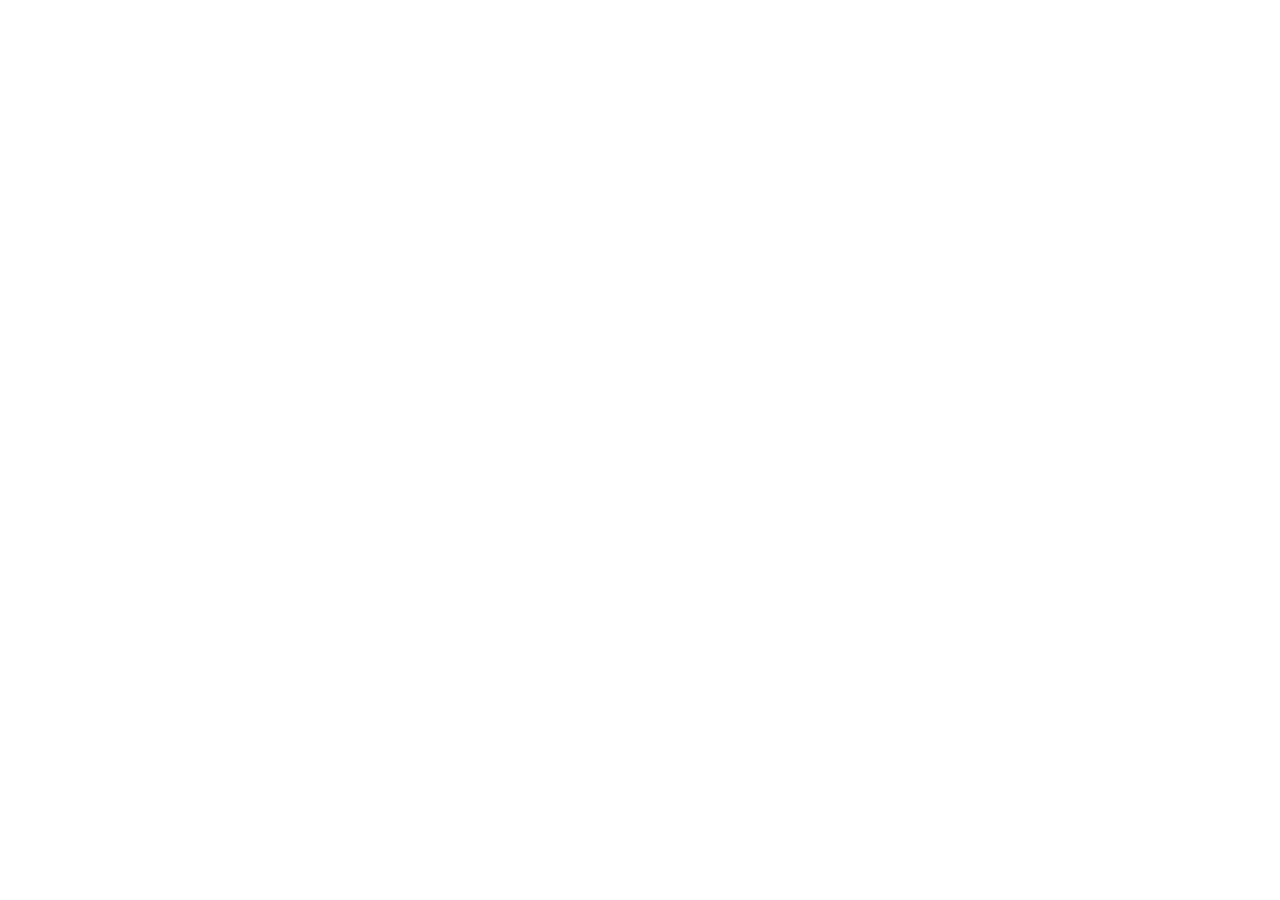
==== commit ca0aa312: "feat: initialize project with React and Vite Set up the core application structure, including Tailwi" ====
--- a/index.html
+++ b/index.html
@@ -1,1861 +1,26 @@
-<!DOCTYPE html>
-<html lang="ru">
-<head>
-    <meta charset="UTF-8" />
-    <meta name="viewport" content="width=device-width, initial-scale=1.0" />
-    <title>Андрей Носар — Инженерные инструменты УЭЦН & ESP AI ANALYZER</title>
-    <meta name="description" content="Инженерные веб-инструменты для технолога УЭЦН: ESP AI ANALYZER, подбор УЭЦН, расчёт отпаек ТМПН, станции управления, калькулятор режимов." />
-    <meta name="author" content="Андрей Носар" />
-    <meta name="date" content="2026-08-17" />
-    <link rel="canonical" href="https://tehnologdeveng.github.io/" />
-
-    <meta property="og:title" content="Андрей Носар — Инженерные разработки УЭЦН & ESP AI ANALYZER" />
-    <meta property="og:description" content="ESP AI ANALYZER, ESP Selector, инженерный калькулятор, подбор СУ и отпаек ТМПН." />
-    <meta property="og:type" content="website" />
-    <meta property="og:url" content="https://tehnologdeveng.github.io/" />
-    <meta property="og:image" content="https://tehnologdeveng.github.io/preview.png" />
-
-    <link rel="preconnect" href="https://fonts.googleapis.com" />
-    <link rel="preconnect" href="https://fonts.gstatic.com" crossorigin />
-    <link href="https://fonts.googleapis.com/css2?family=Inter:wght@400;500;600;700&family=JetBrains+Mono:wght@400;500;600;700&display=swap" rel="stylesheet" />
-
-    <script type="application/ld+json">
-    {
-        "@context": "https://schema.org",
-        "@type": "Person",
-        "name": "Андрей Носар",
-        "jobTitle": "Ведущий инженер-технолог УЭЦН",
-        "url": "https://tehnologdeveng.github.io/",
-        "sameAs": ["https://github.com/TehnologDevEng"],
-        "knowsAbout": ["УЭЦН", "ESP AI ANALYZER", "Подбор насосного оборудования", "Расчёт режимов скважин", "ТМПН", "Станции управления"]
-    }
-    </script>
-
-    <style>
-        :root {
-            --bg: #0c0f17;
-            --bg-elevated: #131824;
-            --bg-surface: #1a1f2e;
-            --border: rgba(148, 163, 184, 0.08);
-            --border-hover: rgba(148, 163, 184, 0.15);
-            --text-primary: #f1f5f9;
-            --text-secondary: #94a3b8;
-            --text-tertiary: #64748b;
-            --accent: #3b82f6;
-            --accent-hover: #60a5fa;
-            --accent-muted: rgba(59, 130, 246, 0.1);
-            --success: #22c55e;
-            --warning: #f59e0b;
-            --font-sans: 'Inter', -apple-system, BlinkMacSystemFont, 'Segoe UI', Roboto, sans-serif;
-            --font-mono: 'JetBrains Mono', 'SF Mono', Menlo, Monaco, monospace;
-            --radius: 12px;
-            --radius-sm: 8px;
-            --shadow-sm: 0 1px 2px rgba(0,0,0,0.3);
-            --shadow: 0 4px 24px rgba(0,0,0,0.4);
-            --shadow-lg: 0 12px 40px rgba(0,0,0,0.5);
-        }
-
-        * { margin: 0; padding: 0; box-sizing: border-box; }
-        html { scroll-behavior: smooth; }
-
-        body {
-            font-family: var(--font-sans);
-            background: var(--bg);
-            color: var(--text-primary);
-            line-height: 1.6;
-            -webkit-font-smoothing: antialiased;
-            min-height: 100vh;
-        }
-
-        .page {
-            max-width: 1200px;
-            margin: 0 auto;
-            padding: 0 1.5rem;
-        }
-
-        .site-header {
-            padding: 3rem 0 2.5rem;
-            border-bottom: 1px solid var(--border);
-            margin-bottom: 3rem;
-        }
-
-        .header-grid {
-            display: grid;
-            grid-template-columns: 1fr auto;
-            gap: 2rem;
-            align-items: start;
-        }
-
-        .header-label {
-            font-family: var(--font-mono);
-            font-size: 0.75rem;
-            font-weight: 500;
-            color: var(--accent);
-            letter-spacing: 0.05em;
-            text-transform: uppercase;
-            margin-bottom: 0.75rem;
-        }
-
-        .header-title {
-            font-size: clamp(1.75rem, 4vw, 2.5rem);
-            font-weight: 700;
-            letter-spacing: -0.02em;
-            line-height: 1.2;
-            color: var(--text-primary);
-            margin-bottom: 0.5rem;
-        }
-
-        .header-title span { color: var(--accent); }
-
-        .header-subtitle {
-            font-size: 1.05rem;
-            color: var(--text-secondary);
-            max-width: 540px;
-            line-height: 1.5;
-        }
-
-        .header-meta {
-            display: flex;
-            gap: 1.5rem;
-            margin-top: 1.25rem;
-            flex-wrap: wrap;
-            font-size: 0.875rem;
-            color: var(--text-tertiary);
-        }
-
-        .header-meta span {
-            display: flex;
-            align-items: center;
-            gap: 0.4rem;
-        }
-
-        .status-badge {
-            display: inline-flex;
-            align-items: center;
-            gap: 0.5rem;
-            padding: 0.4rem 1rem;
-            background: var(--accent-muted);
-            border: 1px solid rgba(59, 130, 246, 0.15);
-            border-radius: 100px;
-            font-size: 0.8rem;
-            font-weight: 500;
-            color: var(--accent-hover);
-            white-space: nowrap;
-        }
-
-        .status-badge::before {
-            content: '';
-            width: 6px;
-            height: 6px;
-            background: var(--accent);
-            border-radius: 50%;
-            animation: pulse 2s ease-in-out infinite;
-        }
-
-        @keyframes pulse {
-            0%, 100% { opacity: 0.5; }
-            50% { opacity: 1; }
-        }
-
-        .section-header { margin-bottom: 1.5rem; }
-        .section-title {
-            font-size: 1.125rem;
-            font-weight: 600;
-            color: var(--text-primary);
-            margin-bottom: 0.25rem;
-        }
-
-        .section-desc {
-            font-size: 0.9rem;
-            color: var(--text-tertiary);
-        }
-
-        .metrics {
-            display: grid;
-            grid-template-columns: repeat(4, 1fr);
-            gap: 1rem;
-            margin-bottom: 3rem;
-        }
-
-        .metric {
-            background: var(--bg-elevated);
-            border: 1px solid var(--border);
-            border-radius: var(--radius);
-            padding: 1.25rem;
-            transition: border-color 0.2s ease;
-        }
-
-        .metric:hover { border-color: var(--border-hover); }
-
-        .metric-value {
-            font-family: var(--font-mono);
-            font-size: 1.75rem;
-            font-weight: 500;
-            color: var(--text-primary);
-            line-height: 1;
-            margin-bottom: 0.4rem;
-        }
-
-        .metric-value span { color: var(--accent); }
-
-        .metric-label {
-            font-size: 0.8rem;
-            color: var(--text-tertiary);
-            line-height: 1.4;
-        }
-
-        /* ESP AI ANALYZER SECTION STYLES */
-        .ai-section {
-            margin-bottom: 4.5rem;
-            position: relative;
-        }
-
-        .ai-badge-group {
-            display: flex;
-            align-items: center;
-            gap: 0.75rem;
-            margin-bottom: 1rem;
-            flex-wrap: wrap;
-        }
-
-        .ai-badge {
-            font-family: var(--font-mono);
-            font-size: 0.75rem;
-            font-weight: 600;
-            letter-spacing: 0.06em;
-            text-transform: uppercase;
-            padding: 0.3rem 0.8rem;
-            border-radius: 100px;
-            background: rgba(59, 130, 246, 0.12);
-            color: var(--accent-hover);
-            border: 1px solid rgba(59, 130, 246, 0.25);
-            display: inline-flex;
-            align-items: center;
-            gap: 0.5rem;
-        }
-
-        .ai-badge-pulse {
-            width: 7px;
-            height: 7px;
-            background: #60a5fa;
-            border-radius: 50%;
-            box-shadow: 0 0 8px #3b82f6;
-            animation: pulse 1.8s infinite;
-        }
-
-        .ai-hero-card {
-            background: linear-gradient(145deg, var(--bg-elevated) 0%, rgba(26, 31, 46, 0.6) 100%);
-            border: 1px solid var(--border-hover);
-            border-radius: var(--radius);
-            padding: 2.5rem;
-            box-shadow: var(--shadow-lg);
-            position: relative;
-            overflow: hidden;
-            margin-bottom: 2.5rem;
-        }
-
-        .ai-hero-card::before {
-            content: '';
-            position: absolute;
-            top: -120px;
-            right: -100px;
-            width: 400px;
-            height: 400px;
-            background: radial-gradient(circle, rgba(59, 130, 246, 0.15) 0%, rgba(0,0,0,0) 70%);
-            pointer-events: none;
-        }
-
-        .ai-hero-grid {
-            display: grid;
-            grid-template-columns: 1.15fr 1fr;
-            gap: 3rem;
-            align-items: center;
-        }
-
-        .ai-hero-title {
-            font-size: clamp(2rem, 3.5vw, 2.75rem);
-            font-weight: 700;
-            letter-spacing: -0.03em;
-            line-height: 1.15;
-            color: var(--text-primary);
-            margin-bottom: 0.75rem;
-        }
-
-        .ai-hero-title span {
-            background: linear-gradient(135deg, #60a5fa 0%, #3b82f6 100%);
-            -webkit-background-clip: text;
-            -webkit-text-fill-color: transparent;
-        }
-
-        .ai-hero-subtitle {
-            font-size: 1.1rem;
-            font-weight: 500;
-            color: #cbd5e1;
-            line-height: 1.45;
-            margin-bottom: 1rem;
-        }
-
-        .ai-hero-desc {
-            font-size: 0.95rem;
-            color: var(--text-secondary);
-            line-height: 1.65;
-            margin-bottom: 2rem;
-        }
-
-        .ai-hero-actions {
-            display: flex;
-            align-items: center;
-            gap: 1rem;
-            flex-wrap: wrap;
-        }
-
-        .btn-status-outline {
-            display: inline-flex;
-            align-items: center;
-            gap: 0.5rem;
-            padding: 0.55rem 1.1rem;
-            font-size: 0.85rem;
-            font-family: var(--font-mono);
-            color: var(--warning);
-            background: rgba(245, 158, 11, 0.08);
-            border: 1px solid rgba(245, 158, 11, 0.25);
-            border-radius: var(--radius-sm);
-        }
-
-        .ai-mockup-frame {
-            background: #090d16;
-            border: 1px solid rgba(148, 163, 184, 0.18);
-            border-radius: var(--radius);
-            box-shadow: 0 20px 50px rgba(0, 0, 0, 0.6), 0 0 35px rgba(59, 130, 246, 0.12);
-            overflow: hidden;
-            transition: transform 0.3s ease, border-color 0.3s ease, box-shadow 0.3s ease;
-            cursor: pointer;
-        }
-
-        .ai-mockup-frame:hover {
-            transform: translateY(-3px) scale(1.01);
-            border-color: rgba(59, 130, 246, 0.4);
-            box-shadow: 0 25px 60px rgba(0, 0, 0, 0.7), 0 0 45px rgba(59, 130, 246, 0.25);
-        }
-
-        .ai-mockup-bar {
-            background: #0f1422;
-            padding: 0.6rem 1rem;
-            display: flex;
-            align-items: center;
-            justify-content: space-between;
-            border-bottom: 1px solid var(--border);
-        }
-
-        .ai-mockup-dots { display: flex; gap: 6px; }
-        .ai-mockup-dots span {
-            width: 9px;
-            height: 9px;
-            border-radius: 50%;
-            background: rgba(148, 163, 184, 0.25);
-        }
-        .ai-mockup-dots span:nth-child(1) { background: #ef4444; }
-        .ai-mockup-dots span:nth-child(2) { background: #f59e0b; }
-        .ai-mockup-dots span:nth-child(3) { background: #22c55e; }
-
-        .ai-mockup-tag {
-            font-family: var(--font-mono);
-            font-size: 0.7rem;
-            color: var(--text-tertiary);
-        }
-
-        .ai-mockup-img-wrap {
-            position: relative;
-            width: 100%;
-            background: #06080d;
-            aspect-ratio: 16 / 10.5;
-            overflow: hidden;
-        }
-
-        .ai-mockup-img {
-            width: 100%;
-            height: 100%;
-            object-fit: cover;
-            object-position: top center;
-            display: block;
-        }
-
-        .ai-subheading-group { margin-bottom: 1.75rem; }
-        .ai-subheading-title {
-            font-size: 1.35rem;
-            font-weight: 600;
-            color: var(--text-primary);
-            letter-spacing: -0.01em;
-            margin-bottom: 0.35rem;
-        }
-
-        .ai-subheading-desc {
-            font-size: 0.9rem;
-            color: var(--text-tertiary);
-        }
-
-        .ai-timeline-grid {
-            display: grid;
-            grid-template-columns: repeat(4, 1fr);
-            gap: 1.25rem;
-            margin-bottom: 3.5rem;
-        }
-
-        .ai-timeline-item {
-            background: var(--bg-elevated);
-            border: 1px solid var(--border);
-            border-radius: var(--radius);
-            padding: 1.5rem 1.25rem;
-            position: relative;
-            transition: all 0.25s ease;
-        }
-
-        .ai-timeline-item:hover {
-            border-color: rgba(59, 130, 246, 0.3);
-            background: var(--bg-surface);
-            transform: translateY(-2px);
-        }
-
-        .ai-timeline-header {
-            display: flex;
-            justify-content: space-between;
-            align-items: center;
-            margin-bottom: 1rem;
-        }
-
-        .ai-step-num {
-            font-family: var(--font-mono);
-            font-size: 1.25rem;
-            font-weight: 700;
-            color: var(--accent);
-            opacity: 0.9;
-        }
-
-        .ai-step-icon {
-            width: 24px;
-            height: 24px;
-            color: var(--text-tertiary);
-        }
-
-        .ai-step-title {
-            font-size: 1rem;
-            font-weight: 600;
-            color: var(--text-primary);
-            margin-bottom: 0.4rem;
-        }
-
-        .ai-step-desc {
-            font-size: 0.85rem;
-            color: var(--text-secondary);
-            line-height: 1.5;
-        }
-
-        .ai-features-grid {
-            display: grid;
-            grid-template-columns: repeat(2, 1fr);
-            gap: 1.25rem;
-            margin-bottom: 3.5rem;
-        }
-
-        .ai-feature-card {
-            background: var(--bg-elevated);
-            border: 1px solid var(--border);
-            border-radius: var(--radius);
-            padding: 1.75rem;
-            display: flex;
-            gap: 1.25rem;
-            transition: all 0.2s ease;
-        }
-
-        .ai-feature-card:hover {
-            border-color: var(--border-hover);
-            background: var(--bg-surface);
-            transform: translateY(-2px);
-            box-shadow: var(--shadow);
-        }
-
-        .ai-feature-icon-box {
-            width: 44px;
-            height: 44px;
-            border-radius: var(--radius-sm);
-            background: var(--accent-muted);
-            border: 1px solid rgba(59, 130, 246, 0.2);
-            color: var(--accent-hover);
-            display: flex;
-            align-items: center;
-            justify-content: center;
-            flex-shrink: 0;
-        }
-
-        .ai-feature-title {
-            font-size: 1.05rem;
-            font-weight: 600;
-            color: var(--text-primary);
-            margin-bottom: 0.4rem;
-        }
-
-        .ai-feature-desc {
-            font-size: 0.88rem;
-            color: var(--text-secondary);
-            line-height: 1.55;
-        }
-
-        .ai-gallery-grid {
-            display: grid;
-            grid-template-columns: repeat(3, 1fr);
-            gap: 1.25rem;
-            margin-bottom: 3.5rem;
-        }
-
-        .ai-gallery-card {
-            background: var(--bg-elevated);
-            border: 1px solid var(--border);
-            border-radius: var(--radius);
-            overflow: hidden;
-            cursor: pointer;
-            transition: all 0.25s ease;
-            display: flex;
-            flex-direction: column;
-        }
-
-        .ai-gallery-card:hover {
-            border-color: rgba(59, 130, 246, 0.35);
-            transform: translateY(-3px);
-            box-shadow: var(--shadow-lg);
-        }
-
-        .ai-gallery-thumb {
-            position: relative;
-            width: 100%;
-            aspect-ratio: 16 / 10;
-            background: #090d16;
-            overflow: hidden;
-            border-bottom: 1px solid var(--border);
-        }
-
-        .ai-gallery-thumb img {
-            width: 100%;
-            height: 100%;
-            object-fit: cover;
-            transition: transform 0.4s ease;
-        }
-
-        .ai-gallery-card:hover .ai-gallery-thumb img {
-            transform: scale(1.04);
-        }
-
-        .ai-gallery-overlay-hint {
-            position: absolute;
-            inset: 0;
-            background: rgba(12, 15, 23, 0.6);
-            display: flex;
-            align-items: center;
-            justify-content: center;
-            gap: 0.5rem;
-            color: #fff;
-            font-size: 0.8rem;
-            font-family: var(--font-mono);
-            opacity: 0;
-            transition: opacity 0.2s ease;
-            backdrop-filter: blur(2px);
-        }
-
-        .ai-gallery-card:hover .ai-gallery-overlay-hint { opacity: 1; }
-
-        .ai-gallery-info { padding: 1rem 1.25rem; }
-        .ai-gallery-title {
-            font-size: 0.95rem;
-            font-weight: 600;
-            color: var(--text-primary);
-            margin-bottom: 0.2rem;
-        }
-
-        .ai-gallery-caption {
-            font-size: 0.8rem;
-            color: var(--text-tertiary);
-        }
-
-        .ai-stats-bar {
-            display: grid;
-            grid-template-columns: repeat(4, 1fr);
-            gap: 1rem;
-            background: linear-gradient(180deg, var(--bg-elevated) 0%, rgba(19, 24, 36, 0.8) 100%);
-            border: 1px solid var(--border-hover);
-            border-radius: var(--radius);
-            padding: 1.75rem 1.5rem;
-            margin-bottom: 2.5rem;
-        }
-
-        .ai-stat-unit {
-            text-align: center;
-            border-right: 1px solid var(--border);
-            padding: 0 0.5rem;
-        }
-
-        .ai-stat-unit:last-child { border-right: none; }
-
-        .ai-stat-number {
-            font-family: var(--font-mono);
-            font-size: clamp(1.75rem, 2.5vw, 2.25rem);
-            font-weight: 700;
-            color: #60a5fa;
-            line-height: 1.1;
-            margin-bottom: 0.35rem;
-        }
-
-        .ai-stat-label {
-            font-size: 0.82rem;
-            color: var(--text-secondary);
-            line-height: 1.35;
-        }
-
-        .ai-cta-card {
-            background: radial-gradient(circle at 50% 0%, rgba(59, 130, 246, 0.12) 0%, var(--bg-elevated) 70%);
-            border: 1px solid rgba(59, 130, 246, 0.25);
-            border-radius: var(--radius);
-            padding: 2.25rem;
-            text-align: center;
-            position: relative;
-            overflow: hidden;
-        }
-
-        .ai-cta-title {
-            font-size: 1.3rem;
-            font-weight: 700;
-            color: var(--text-primary);
-            margin-bottom: 0.6rem;
-        }
-
-        .ai-cta-desc {
-            font-size: 0.95rem;
-            color: var(--text-secondary);
-            max-width: 620px;
-            margin: 0 auto 1.5rem;
-            line-height: 1.6;
-        }
-
-        .ai-lightbox-modal .modal {
-            max-width: 1050px;
-            background: #090d16;
-            border-color: rgba(59, 130, 246, 0.3);
-        }
-
-        .ai-lightbox-body { padding: 1rem 1.25rem 1.25rem; }
-        .ai-lightbox-img {
-            width: 100%;
-            height: auto;
-            border-radius: var(--radius-sm);
-            border: 1px solid var(--border);
-            display: block;
-        }
-
-        /* EXISTING PROJECTS GRID & SIDEBAR */
-        .main-grid {
-            display: grid;
-            grid-template-columns: 1fr 320px;
-            gap: 3rem;
-            margin-bottom: 3rem;
-        }
-
-        .projects {
-            display: flex;
-            flex-direction: column;
-            gap: 1rem;
-        }
-
-        .project {
-            background: var(--bg-elevated);
-            border: 1px solid var(--border);
-            border-radius: var(--radius);
-            padding: 1.5rem;
-            cursor: pointer;
-            transition: all 0.2s ease;
-            position: relative;
-            overflow: hidden;
-            margin-bottom: 1rem;
-        }
-
-        .project::before {
-            content: '';
-            position: absolute;
-            top: 0;
-            left: 0;
-            width: 3px;
-            height: 100%;
-            background: var(--accent);
-            opacity: 0;
-            transition: opacity 0.2s ease;
-        }
-
-        .project:hover {
-            border-color: var(--border-hover);
-            background: var(--bg-surface);
-            transform: translateY(-1px);
-            box-shadow: var(--shadow);
-        }
-
-        .project:hover::before { opacity: 1; }
-
-        .project-header {
-            display: flex;
-            justify-content: space-between;
-            align-items: flex-start;
-            gap: 1rem;
-            margin-bottom: 0.75rem;
-        }
-
-        .project-title-group { flex: 1; }
-
-        .project-title {
-            font-size: 1.1rem;
-            font-weight: 600;
-            color: var(--text-primary);
-            margin-bottom: 0.15rem;
-        }
-
-        .project-subtitle {
-            font-size: 0.85rem;
-            color: var(--text-tertiary);
-        }
-
-        .project-status {
-            font-size: 0.7rem;
-            font-weight: 600;
-            text-transform: uppercase;
-            letter-spacing: 0.05em;
-            padding: 0.2rem 0.6rem;
-            border-radius: 100px;
-            background: rgba(34, 197, 94, 0.1);
-            color: var(--success);
-            border: 1px solid rgba(34, 197, 94, 0.15);
-            white-space: nowrap;
-        }
-
-        .project-desc {
-            font-size: 0.9rem;
-            color: var(--text-secondary);
-            line-height: 1.6;
-            margin-bottom: 1rem;
-        }
-
-        .project-features {
-            list-style: none;
-            display: grid;
-            grid-template-columns: repeat(2, 1fr);
-            gap: 0.35rem 1rem;
-            margin-bottom: 1.25rem;
-        }
-
-        .project-features li {
-            font-size: 0.85rem;
-            color: var(--text-tertiary);
-            display: flex;
-            align-items: center;
-            gap: 0.5rem;
-        }
-
-        .project-features li::before {
-            content: '—';
-            color: var(--accent);
-            font-weight: 500;
-        }
-
-        .project-footer {
-            display: flex;
-            justify-content: space-between;
-            align-items: center;
-            flex-wrap: wrap;
-            gap: 0.75rem;
-        }
-
-        .project-link {
-            display: inline-flex;
-            align-items: center;
-            gap: 0.4rem;
-            padding: 0.5rem 1rem;
-            background: var(--accent);
-            color: #fff;
-            text-decoration: none;
-            font-size: 0.85rem;
-            font-weight: 500;
-            border-radius: var(--radius-sm);
-            transition: all 0.2s ease;
-            border: none;
-            cursor: pointer;
-        }
-
-        .project-link:hover {
-            background: var(--accent-hover);
-            transform: translateY(-1px);
-            box-shadow: 0 4px 12px rgba(59, 130, 246, 0.25);
-        }
-
-        .project-link::after {
-            content: '→';
-            transition: transform 0.2s ease;
-        }
-
-        .project-link:hover::after { transform: translateX(2px); }
-
-        .project-tags {
-            display: flex;
-            gap: 0.5rem;
-            flex-wrap: wrap;
-        }
-
-        .tag {
-            font-size: 0.75rem;
-            color: var(--text-tertiary);
-            background: rgba(148, 163, 184, 0.06);
-            padding: 0.2rem 0.6rem;
-            border-radius: 100px;
-            border: 1px solid var(--border);
-        }
-
-        .sidebar {
-            display: flex;
-            flex-direction: column;
-            gap: 1rem;
-        }
-
-        .sidebar-block {
-            background: var(--bg-elevated);
-            border: 1px solid var(--border);
-            border-radius: var(--radius);
-            padding: 1.25rem;
-        }
-
-        .sidebar-block h3 {
-            font-size: 0.7rem;
-            font-weight: 600;
-            text-transform: uppercase;
-            letter-spacing: 0.08em;
-            color: var(--text-tertiary);
-            margin-bottom: 0.75rem;
-        }
-
-        .author-name {
-            font-size: 1rem;
-            font-weight: 600;
-            color: var(--text-primary);
-            margin-bottom: 0.15rem;
-        }
-
-        .author-role {
-            font-size: 0.8rem;
-            color: var(--accent);
-            margin-bottom: 0.75rem;
-        }
-
-        .author-bio {
-            font-size: 0.85rem;
-            color: var(--text-secondary);
-            line-height: 1.6;
-        }
-
-        .expertise-list { list-style: none; }
-        .expertise-list li {
-            font-size: 0.85rem;
-            color: var(--text-secondary);
-            padding: 0.35rem 0;
-            display: flex;
-            align-items: baseline;
-            gap: 0.5rem;
-            border-bottom: 1px solid var(--border);
-        }
-
-        .expertise-list li:last-child { border-bottom: none; }
-        .expertise-list li::before {
-            content: '▸';
-            color: var(--accent);
-            font-size: 0.75rem;
-        }
-
-        .tech-grid {
-            display: flex;
-            flex-wrap: wrap;
-            gap: 0.4rem;
-        }
-
-        .tech-tag {
-            font-size: 0.75rem;
-            color: var(--text-secondary);
-            background: rgba(148, 163, 184, 0.06);
-            padding: 0.25rem 0.7rem;
-            border-radius: 100px;
-            border: 1px solid var(--border);
-            transition: all 0.2s ease;
-        }
-
-        .tech-tag:hover {
-            border-color: var(--accent);
-            color: var(--accent-hover);
-            background: var(--accent-muted);
-        }
-
-        .contact-list {
-            display: flex;
-            flex-direction: column;
-            gap: 0.6rem;
-        }
-
-        .contact-item {
-            display: flex;
-            align-items: center;
-            gap: 0.6rem;
-            font-size: 0.85rem;
-        }
-
-        .contact-item a {
-            color: var(--text-secondary);
-            text-decoration: none;
-            transition: color 0.2s ease;
-            border-bottom: 1px solid transparent;
-        }
-
-        .contact-item a:hover {
-            color: var(--text-primary);
-            border-bottom-color: var(--accent);
-        }
-
-        .contact-icon {
-            width: 1.25rem;
-            height: 1.25rem;
-            color: var(--text-tertiary);
-            flex-shrink: 0;
-        }
-
-        .site-footer {
-            border-top: 1px solid var(--border);
-            padding: 2rem 0;
-            display: flex;
-            justify-content: space-between;
-            align-items: center;
-            flex-wrap: wrap;
-            gap: 1rem;
-            font-size: 0.8rem;
-            color: var(--text-tertiary);
-        }
-
-        .footer-links {
-            display: flex;
-            gap: 1.5rem;
-        }
-
-        .footer-links a {
-            color: var(--text-tertiary);
-            text-decoration: none;
-            transition: color 0.2s ease;
-        }
-
-        .footer-links a:hover { color: var(--text-primary); }
-
-        /* MODAL STYLES */
-        .modal-overlay {
-            position: fixed;
-            inset: 0;
-            background: rgba(0, 0, 0, 0.75);
-            backdrop-filter: blur(8px);
-            display: flex;
-            align-items: center;
-            justify-content: center;
-            z-index: 1000;
-            opacity: 0;
-            visibility: hidden;
-            transition: all 0.25s ease;
-            padding: 1.5rem;
-        }
-
-        .modal-overlay.active {
-            opacity: 1;
-            visibility: visible;
-        }
-
-        .modal {
-            background: var(--bg-elevated);
-            border: 1px solid var(--border-hover);
-            border-radius: var(--radius);
-            max-width: 700px;
-            width: 100%;
-            max-height: 85vh;
-            overflow-y: auto;
-            position: relative;
-            box-shadow: var(--shadow-lg);
-            transform: translateY(8px);
-            transition: transform 0.25s ease;
-        }
-
-        .modal-overlay.active .modal { transform: translateY(0); }
-
-        .modal-header {
-            padding: 1.5rem 1.5rem 0;
-            display: flex;
-            justify-content: space-between;
-            align-items: flex-start;
-            gap: 1rem;
-        }
-
-        .modal-title {
-            font-size: 1.25rem;
-            font-weight: 600;
-            color: var(--text-primary);
-        }
-
-        .modal-close {
-            background: none;
-            border: none;
-            color: var(--text-tertiary);
-            font-size: 1.5rem;
-            cursor: pointer;
-            padding: 0.25rem;
-            line-height: 1;
-            transition: color 0.2s ease;
-            flex-shrink: 0;
-        }
-
-        .modal-close:hover { color: var(--text-primary); }
-        .modal-body { padding: 1rem 1.5rem 1.5rem; }
-
-        .modal-desc {
-            font-size: 0.9rem;
-            color: var(--text-secondary);
-            line-height: 1.6;
-            margin-bottom: 1rem;
-        }
-
-        .modal-features {
-            list-style: none;
-            margin-bottom: 1.5rem;
-        }
-
-        .modal-features li {
-            font-size: 0.9rem;
-            color: var(--text-secondary);
-            padding: 0.3rem 0;
-            display: flex;
-            align-items: baseline;
-            gap: 0.5rem;
-        }
-
-        .modal-features li::before {
-            content: '—';
-            color: var(--accent);
-        }
-
-        .modal-actions {
-            display: flex;
-            gap: 0.75rem;
-            flex-wrap: wrap;
-        }
-
-        .btn-secondary {
-            display: inline-flex;
-            align-items: center;
-            gap: 0.4rem;
-            padding: 0.5rem 1rem;
-            background: transparent;
-            color: var(--text-secondary);
-            text-decoration: none;
-            font-size: 0.85rem;
-            font-weight: 500;
-            border-radius: var(--radius-sm);
-            border: 1px solid var(--border);
-            cursor: pointer;
-            transition: all 0.2s ease;
-        }
-
-        .btn-secondary:hover {
-            border-color: var(--border-hover);
-            color: var(--text-primary);
-            background: rgba(148, 163, 184, 0.05);
-        }
-
-        .tabs {
-            display: flex;
-            gap: 0;
-            margin: 1rem 0;
-            border-bottom: 1px solid var(--border);
-            padding: 0 1.5rem;
-        }
-
-        .tab-btn {
-            background: transparent;
-            border: none;
-            color: var(--text-tertiary);
-            font-family: var(--font-mono);
-            font-size: 0.8rem;
-            font-weight: 500;
-            padding: 0.6rem 1rem;
-            cursor: pointer;
-            border-bottom: 2px solid transparent;
-            margin-bottom: -1px;
-            transition: all 0.2s ease;
-        }
-
-        .tab-btn:hover { color: var(--text-secondary); }
-        .tab-btn.active {
-            color: var(--accent);
-            border-bottom-color: var(--accent);
-        }
-
-        .tab-panel {
-            display: none;
-            padding: 0 1.5rem 1.5rem;
-        }
-
-        .tab-panel.active {
-            display: block;
-            animation: fadeIn 0.2s ease;
-        }
-
-        @keyframes fadeIn {
-            from { opacity: 0; transform: translateY(4px); }
-            to { opacity: 1; transform: translateY(0); }
-        }
-
-        .instruction-content {
-            font-size: 0.9rem;
-            line-height: 1.7;
-            color: var(--text-secondary);
-        }
-
-        .instruction-content h3 {
-            font-size: 1rem;
-            font-weight: 600;
-            color: var(--text-primary);
-            margin: 1.25rem 0 0.5rem;
-        }
-
-        .instruction-content h4 {
-            font-size: 0.8rem;
-            font-weight: 600;
-            color: var(--accent);
-            text-transform: uppercase;
-            letter-spacing: 0.04em;
-            margin: 1rem 0 0.4rem;
-        }
-
-        .instruction-content p { margin-bottom: 0.6rem; }
-        .instruction-content ul, .instruction-content ol {
-            margin-left: 1.2rem;
-            margin-bottom: 0.8rem;
-        }
-        .instruction-content li { margin-bottom: 0.25rem; }
-        .instruction-content strong { color: var(--text-primary); font-weight: 600; }
-        .instruction-content table {
-            width: 100%;
-            border-collapse: collapse;
-            font-size: 0.8rem;
-            font-family: var(--font-mono);
-            margin: 0.8rem 0 1rem;
-        }
-        .instruction-content th {
-            background: var(--bg-surface);
-            padding: 0.5rem 0.6rem;
-            text-align: left;
-            font-weight: 500;
-            color: var(--text-secondary);
-            border-bottom: 1px solid var(--border);
-        }
-        .instruction-content td {
-            padding: 0.4rem 0.6rem;
-            border-bottom: 1px solid var(--border);
-            color: var(--text-secondary);
-        }
-        .instruction-content tr:last-child td { border-bottom: none; }
-        .instruction-content tbody tr:hover { background: rgba(59, 130, 246, 0.04); }
-
-        /* RESPONSIVE */
-        @media (max-width: 1000px) {
-            .ai-hero-grid { grid-template-columns: 1fr; gap: 2rem; }
-            .ai-timeline-grid { grid-template-columns: repeat(2, 1fr); }
-            .ai-gallery-grid { grid-template-columns: 1fr; }
-            .ai-stats-bar { grid-template-columns: repeat(2, 1fr); gap: 1.5rem 0.5rem; }
-            .ai-stat-unit:nth-child(2) { border-right: none; }
-            .main-grid { grid-template-columns: 1fr; }
-            .sidebar { order: -1; }
-            .metrics { grid-template-columns: repeat(2, 1fr); }
-            .header-grid { grid-template-columns: 1fr; }
-        }
-
-        @media (max-width: 600px) {
-            .page { padding: 0 1rem; }
-            .site-header { padding: 2rem 0 1.5rem; }
-            .metrics { grid-template-columns: 1fr 1fr; gap: 0.75rem; }
-            .metric { padding: 1rem; }
-            .metric-value { font-size: 1.4rem; }
-            .ai-hero-card { padding: 1.5rem 1.25rem; }
-            .ai-timeline-grid { grid-template-columns: 1fr; }
-            .ai-features-grid { grid-template-columns: 1fr; }
-            .ai-stats-bar { grid-template-columns: 1fr 1fr; }
-            .ai-feature-card { padding: 1.25rem; }
-            .project-features { grid-template-columns: 1fr; }
-            .project-footer { flex-direction: column; align-items: flex-start; }
-            .tabs { padding: 0 1rem; }
-            .modal-header, .modal-body { padding-left: 1rem; padding-right: 1rem; }
-            .tab-panel { padding: 0 1rem 1rem; }
-        }
-
-        @media (prefers-reduced-motion: reduce) {
-            * { animation: none !important; transition: none !important; }
-        }
-
-        :focus-visible {
-            outline: 2px solid var(--accent);
-            outline-offset: 2px;
-            border-radius: 4px;
-        }
-    </style>
-</head>
-<body>
-
-<div class="page">
-    <header class="site-header">
-        <div class="header-grid">
-            <div>
-                <div class="header-label">Андрей Носар / Инженерные разработки</div>
-                <h1 class="header-title">Инструменты для технолога <span>УЭЦН</span></h1>
-                <p class="header-subtitle">Веб-приложения для подбора оборудования, расчёта режимов и автоматизации рутинных операций. Работают в браузере, без установки.</p>
-                <div class="header-meta">
-                    <span>📍 Россия</span>
-                    <span>⚡ Ведущий инженер-технолог</span>
-                    <span>🛠️ 4 инженерных продукта</span>
-                </div>
-            </div>
-            <div style="text-align: right;">
-                <span class="status-badge">Промышленный софт</span>
-                <div style="margin-top: 0.5rem; font-size: 0.85rem; color: var(--text-tertiary);">Автоматизация расчётов & AI</div>
-            </div>
-        </div>
-    </header>
-
-    <div class="metrics">
-        <div class="metric">
-            <div class="metric-value">4</div>
-            <div class="metric-label">Инженерных<br>продукта</div>
-        </div>
-        <div class="metric">
-            <div class="metric-value">12</div>
-            <div class="metric-label">Расчётных<br>модулей</div>
-        </div>
-        <div class="metric">
-            <div class="metric-value">60<span>+</span></div>
-            <div class="metric-label">Моделей насосов<br>в каталоге</div>
-        </div>
-        <div class="metric">
-            <div class="metric-value">40<span>+</span></div>
-            <div class="metric-label">Моделей СУ<br>и ТМПН</div>
-        </div>
-    </div>
-
-    <!-- =======================================================================
-         ESP AI ANALYZER — ENTERPRISE TELEMETRY SAAS MODULE
-         ======================================================================= -->
-    <section class="ai-section" id="esp-ai-analyzer" aria-labelledby="ai-hero-title">
-        
-        <!-- Hero Platform Card -->
-        <div class="ai-hero-card">
-            <div class="ai-hero-grid">
-                <div>
-                    <div class="ai-badge-group">
-                        <span class="ai-badge"><span class="ai-badge-pulse"></span>ESP AI AGENT · NEXT GEN</span>
-                        <span class="status-badge" style="background: rgba(148, 163, 184, 0.08); border-color: var(--border); color: var(--text-secondary);">Телеметрия УЭЦН</span>
-                    </div>
-                    <h2 id="ai-hero-title" class="ai-hero-title">ESP AI <span>ANALYZER</span></h2>
-                    <div class="ai-hero-subtitle">Интеллектуальный анализ фонда УЭЦН с автоматическим выявлением отклонений и формированием инженерных рекомендаций</div>
-                    <p class="ai-hero-desc">
-                        Система анализирует данные станций управления, сравнивает фактические параметры с заданными требованиями и помогает технологам быстрее выявлять проблемы эксплуатации.
-                    </p>
-                    <div class="ai-hero-actions">
-                        <a href="#ai-features" class="project-link">Подробнее о модуле</a>
-                        <span class="btn-status-outline">⚡ Проект в разработке</span>
-                    </div>
-                </div>
-
-                <div class="ai-mockup-frame" onclick="openLightbox('image.png', 'ESP AI ANALYZER — Диагностический дашборд скважины №214')" role="button" tabindex="0" title="Нажмите для увеличения">
-                    <div class="ai-mockup-bar">
-                        <div class="ai-mockup-dots">
-                            <span></span><span></span><span></span>
-                        </div>
-                        <span class="ai-mockup-tag">ESP_AI_v2.4 :: Telemetry_Stream</span>
-                        <span style="font-size: 0.7rem; color: var(--accent);">🔍 Zoom</span>
-                    </div>
-                    <div class="ai-mockup-img-wrap">
-                        <img src="image.png" alt="Интерфейс AI-анализатора параметров УЭЦН" class="ai-mockup-img" loading="lazy" />
-                    </div>
-                </div>
-            </div>
-        </div>
-
-        <!-- How It Works Timeline -->
-        <div class="ai-subheading-group">
-            <h3 class="ai-subheading-title">Как работает система</h3>
-            <p class="ai-subheading-desc">Автоматизированный сквозной цикл от сырой телеметрии до готовых решений</p>
-        </div>
-
-        <div class="ai-timeline-grid">
-            <div class="ai-timeline-item">
-                <div class="ai-timeline-header">
-                    <span class="ai-step-num">01</span>
-                    <svg class="ai-step-icon" fill="none" viewBox="0 0 24 24" stroke="currentColor" stroke-width="2">
-                        <path stroke-linecap="round" stroke-linejoin="round" d="M4 16v1a3 3 0 003 3h10a3 3 0 003-3v-1m-4-8l-4-4m0 0L8 8m4-4v12" />
-                    </svg>
-                </div>
-                <div class="ai-step-title">Импорт данных</div>
-                <p class="ai-step-desc">Загрузка параметров со станции управления УЭЦН в различных форматах выгрузок.</p>
-            </div>
-
-            <div class="ai-timeline-item">
-                <div class="ai-timeline-header">
-                    <span class="ai-step-num">02</span>
-                    <svg class="ai-step-icon" fill="none" viewBox="0 0 24 24" stroke="currentColor" stroke-width="2">
-                        <path stroke-linecap="round" stroke-linejoin="round" d="M13 10V3L4 14h7v7l9-11h-7z" />
-                    </svg>
-                </div>
-                <div class="ai-step-title">AI-анализ</div>
-                <p class="ai-step-desc">Обработка данных и выявление закономерностей, скрытых трендов и аномальных режимов.</p>
-            </div>
-
-            <div class="ai-timeline-item">
-                <div class="ai-timeline-header">
-                    <span class="ai-step-num">03</span>
-                    <svg class="ai-step-icon" fill="none" viewBox="0 0 24 24" stroke="currentColor" stroke-width="2">
-                        <path stroke-linecap="round" stroke-linejoin="round" d="M9 12l2 2 4-4m5.618-4.016A11.955 11.955 0 0112 2.944a11.955 11.955 0 01-8.618 3.04A12.02 12.02 0 003 9c0 5.591 3.824 10.29 9 11.622 5.176-1.332 9-6.03 9-11.622 0-1.042-.133-2.052-.382-3.016z" />
-                    </svg>
-                </div>
-                <div class="ai-step-title">Контроль параметров</div>
-                <p class="ai-step-desc">Сравнение фактических значений с требованиями заказчика и утверждённой картой уставок.</p>
-            </div>
-
-            <div class="ai-timeline-item">
-                <div class="ai-timeline-header">
-                    <span class="ai-step-num">04</span>
-                    <svg class="ai-step-icon" fill="none" viewBox="0 0 24 24" stroke="currentColor" stroke-width="2">
-                        <path stroke-linecap="round" stroke-linejoin="round" d="M9 17v-2m3 2v-4m3 4v-6m2 10H7a2 2 0 01-2-2V5a2 2 0 012-2h5.586a1 1 0 01.707.293l5.414 5.414a1 1 0 01.293.707V19a2 2 0 01-2 2z" />
-                    </svg>
-                </div>
-                <div class="ai-step-title">Аналитический отчёт</div>
-                <p class="ai-step-desc">Формирование структурированного результата с рекомендациями для инженера-технолога.</p>
-            </div>
-        </div>
-
-        <!-- Capabilities (4 Cards) -->
-        <div id="ai-features" class="ai-subheading-group">
-            <h3 class="ai-subheading-title">Возможности ESP AI ANALYZER</h3>
-            <p class="ai-subheading-desc">Интеллектуальная помощь инженеру-технологу в поиске проблемных объектов</p>
-        </div>
-
-        <div class="ai-features-grid">
-            <div class="ai-feature-card">
-                <div class="ai-feature-icon-box">
-                    <svg width="22" height="22" fill="none" viewBox="0 0 24 24" stroke="currentColor" stroke-width="2">
-                        <path stroke-linecap="round" stroke-linejoin="round" d="M4 7v10c0 2 1 3 3 3h10c2 0 3-1 3-3V7c0-2-1-3-3-3H7C5 4 4 5 4 7zM9 9h6M9 13h6M9 17h4" />
-                    </svg>
-                </div>
-                <div>
-                    <div class="ai-feature-title">AI-анализ фонда</div>
-                    <p class="ai-feature-desc">Автоматическая оценка состояния большого количества скважин и ранжирование объектов по уровню риска.</p>
-                </div>
-            </div>
-
-            <div class="ai-feature-card">
-                <div class="ai-feature-icon-box">
-                    <svg width="22" height="22" fill="none" viewBox="0 0 24 24" stroke="currentColor" stroke-width="2">
-                        <path stroke-linecap="round" stroke-linejoin="round" d="M7 12l3-3 3 3 4-4M8 21l4-4 4 4M3 4h18M4 4h16v12a1 1 0 01-1 1H5a1 1 0 01-1-1V4z" />
-                    </svg>
-                </div>
-                <div>
-                    <div class="ai-feature-title">Диагностика УЭЦН</div>
-                    <p class="ai-feature-desc">Выявление нестандартных режимов работы оборудования на основе комплексного анализа технологических параметров.</p>
-                </div>
-            </div>
-
-            <div class="ai-feature-card">
-                <div class="ai-feature-icon-box">
-                    <svg width="22" height="22" fill="none" viewBox="0 0 24 24" stroke="currentColor" stroke-width="2">
-                        <path stroke-linecap="round" stroke-linejoin="round" d="M12 6V4m0 2a2 2 0 100 4m0-4a2 2 0 110 4m-6 8a2 2 0 100-4m0 4a2 2 0 110-4m0 4v2m0-6V4m6 6v10m6-2a2 2 0 100-4m0 4a2 2 0 110-4m0 4v2m0-6V4" />
-                    </svg>
-                </div>
-                <div>
-                    <div class="ai-feature-title">Контроль уставок</div>
-                    <p class="ai-feature-desc">Автоматическое сравнение требований заказчика, карты уставок и фактических настроек станции управления.</p>
-                </div>
-            </div>
-
-            <div class="ai-feature-card">
-                <div class="ai-feature-icon-box">
-                    <svg width="22" height="22" fill="none" viewBox="0 0 24 24" stroke="currentColor" stroke-width="2">
-                        <path stroke-linecap="round" stroke-linejoin="round" d="M9 12h6m-6 4h6m2 5H7a2 2 0 01-2-2V5a2 2 0 012-2h5.586a1 1 0 01.707.293l5.414 5.414a1 1 0 01.293.707V19a2 2 0 01-2 2z" />
-                    </svg>
-                </div>
-                <div>
-                    <div class="ai-feature-title">Инженерные отчёты</div>
-                    <p class="ai-feature-desc">Формирование структурированной аналитики с выявленными отклонениями и готовыми рекомендациями.</p>
-                </div>
-            </div>
-        </div>
-
-        <!-- Interface Gallery -->
-        <div class="ai-subheading-group">
-            <h3 class="ai-subheading-title">Интерфейс системы</h3>
-            <p class="ai-subheading-desc">Нажмите на карточку для просмотра интерфейса в высоком разрешении</p>
-        </div>
-
-        <div class="ai-gallery-grid">
-            <div class="ai-gallery-card" onclick="openLightbox('image_3.png', 'Экран 1: Dashboard фонда — Контроль состояния всего фонда')" role="button" tabindex="0">
-                <div class="ai-gallery-thumb">
-                    <img src="image_3.png" alt="Dashboard фонда УЭЦН" loading="lazy" />
-                    <div class="ai-gallery-overlay-hint">
-                        <span>Увеличить скриншот ↗</span>
-                    </div>
-                </div>
-                <div class="ai-gallery-info">
-                    <div class="ai-gallery-title">Dashboard фонда</div>
-                    <div class="ai-gallery-caption">Контроль состояния всего фонда</div>
-                </div>
-            </div>
-
-            <div class="ai-gallery-card" onclick="openLightbox('image.png', 'Экран 2: Анализ скважины — Поиск причин отклонений')" role="button" tabindex="0">
-                <div class="ai-gallery-thumb">
-                    <img src="image.png" alt="Анализ параметров скважины УЭЦН" loading="lazy" />
-                    <div class="ai-gallery-overlay-hint">
-                        <span>Увеличить скриншот ↗</span>
-                    </div>
-                </div>
-                <div class="ai-gallery-info">
-                    <div class="ai-gallery-title">Анализ скважины</div>
-                    <div class="ai-gallery-caption">Поиск причин отклонений</div>
-                </div>
-            </div>
-
-            <div class="ai-gallery-card" onclick="openLightbox('image_2.png', 'Экран 3: Проверка уставок — Контроль соответствия параметров')" role="button" tabindex="0">
-                <div class="ai-gallery-thumb">
-                    <img src="image_2.png" alt="Проверка уставок и сопоставление данных" loading="lazy" />
-                    <div class="ai-gallery-overlay-hint">
-                        <span>Увеличить скриншот ↗</span>
-                    </div>
-                </div>
-                <div class="ai-gallery-info">
-                    <div class="ai-gallery-title">Проверка уставок</div>
-                    <div class="ai-gallery-caption">Контроль соответствия параметров</div>
-                </div>
-            </div>
-        </div>
-
-        <!-- Numbers / Advantages Block -->
-        <div class="ai-stats-bar">
-            <div class="ai-stat-unit">
-                <div class="ai-stat-number">128+</div>
-                <div class="ai-stat-label">скважин в анализе</div>
-            </div>
-            <div class="ai-stat-unit">
-                <div class="ai-stat-number">AI</div>
-                <div class="ai-stat-label">автоматический поиск отклонений</div>
-            </div>
-            <div class="ai-stat-unit">
-                <div class="ai-stat-number">24/7</div>
-                <div class="ai-stat-label">контроль параметров</div>
-            </div>
-            <div class="ai-stat-unit">
-                <div class="ai-stat-number">1 отчёт</div>
-                <div class="ai-stat-label">полная аналитика по объекту</div>
-            </div>
-        </div>
-
-        <!-- Section CTA Box -->
-        <div class="ai-cta-card">
-            <div class="ai-cta-title">ESP AI ANALYZER находится в стадии разработки</div>
-            <p class="ai-cta-desc">
-                Новый инструмент позволит сократить время анализа фонда УЭЦН и повысить эффективность инженерных решений.
-            </p>
-            <div style="display: flex; justify-content: center; gap: 1rem; flex-wrap: wrap;">
-                <a href="mailto:nosar.andrey@gmail.com?subject=ESP%20AI%20ANALYZER" class="project-link">Следить за развитием проекта</a>
-                <a href="https://github.com/TehnologDevEng" target="_blank" rel="noopener noreferrer" class="btn-secondary">GitHub репозиторий</a>
-            </div>
-        </div>
-
-    </section>
-
-    <!-- =======================================================================
-         EXISTING APPS & CALCULATORS
-         ======================================================================= -->
-    <div class="main-grid">
-        <section aria-labelledby="projects-heading">
-            <div class="section-header">
-                <h2 id="projects-heading" class="section-title">Инженерные продукты</h2>
-                <p class="section-desc">Инструменты, которые закрывают ежедневные задачи технолога УЭЦН</p>
-            </div>
-
-            <article class="project" data-modal="modal-esp" tabindex="0" role="button">
-                <div class="project-header">
-                    <div class="project-title-group">
-                        <div class="project-title">ESP Selector</div>
-                        <div class="project-subtitle">Интеллектуальный подбор УЭЦН</div>
-                    </div>
-                    <span class="project-status">Активен</span>
-                </div>
-                <p class="project-desc">
-                    Моделирует физику процесса: законы подобия, поправку на вязкость через число Рейнольдса,
-                    энергетический баланс и температурную совместимость. Подбирает не просто насос,
-                    а сбалансированную установку: насос + ПЭД + гидрозащита + газосепаратор.
-                </p>
-                <ul class="project-features">
-                    <li>Комплексный подбор всей установки</li>
-                    <li>Интерактивные графики напора, мощности, КПД</li>
-                    <li>Цветовые индикаторы состояния</li>
-                    <li>Экспорт графиков в PNG</li>
-                </ul>
-                <div class="project-footer">
-                    <a href="https://tehnologdeveng.github.io/engineering-module-for-selecting-esp/" target="_blank" rel="noopener noreferrer" class="project-link" onclick="event.stopPropagation()">Открыть инструмент</a>
-                    <div class="project-tags">
-                        <span class="tag">УЭЦН</span>
-                        <span class="tag">Гидродинамика</span>
-                        <span class="tag">Подбор оборудования</span>
-                    </div>
-                </div>
-            </article>
-
-            <article class="project" data-modal="modal-calc" tabindex="0" role="button">
-                <div class="project-header">
-                    <div class="project-title-group">
-                        <div class="project-title">Инженерный калькулятор УЭЦН</div>
-                        <div class="project-subtitle">12 расчётных модулей для технолога</div>
-                    </div>
-                    <span class="project-status">Активен</span>
-                </div>
-                <p class="project-desc">
-                    Всё, что нужно технологу ежедневно: АПВ/ПКВ, Кпр, давление на приёме,
-                    потери в кабеле, подбор отпайки ТМПН, частотное регулирование,
-                    свободный газ, охлаждение ПЭД, глушение скважины.
-                </p>
-                <ul class="project-features">
-                    <li>12 модулей в одном интерфейсе</li>
-                    <li>Работает с телефона в поле</li>
-                    <li>Выгрузка в PDF и Excel</li>
-                    <li>Автосохранение параметров</li>
-                </ul>
-                <div class="project-footer">
-                    <a href="https://tehnologdeveng.github.io/engineering-calculator/" target="_blank" rel="noopener noreferrer" class="project-link" onclick="event.stopPropagation()">Открыть калькулятор</a>
-                    <div class="project-tags">
-                        <span class="tag">Расчёты</span>
-                        <span class="tag">Технолог</span>
-                        <span class="tag">Автоматизация</span>
-                    </div>
-                </div>
-            </article>
-
-            <article class="project" data-modal="modal-tmpn" tabindex="0" role="button">
-                <div class="project-header">
-                    <div class="project-title-group">
-                        <div class="project-title">СУ · ТМПН · Отпайка</div>
-                        <div class="project-subtitle">Подбор станции управления и расчёт отпайки</div>
-                    </div>
-                    <span class="project-status">Активен</span>
-                </div>
-                <p class="project-desc">
-                    Вводите ток и напряжение ПЭД — получаете готовую рекомендацию по СУ, ТМПН
-                    и напряжению на всех ступенях отпаек. Автоматический подбор из 40+ моделей
-                    с ранжированием топ-3.
-                </p>
-                <ul class="project-features">
-                    <li>Расчёт всех четырёх ступеней отпаек</li>
-                    <li>Подбор СУ с ранжированием топ-3</li>
-                    <li>Встроенный каталог СУ и ТМПН</li>
-                    <li>Экспорт в PDF с графиками</li>
-                </ul>
-                <div class="project-footer">
-                    <a href="https://tehnologdeveng.github.io/Transformer-Oil-filled-for-Submersible-Pumps/" target="_blank" rel="noopener noreferrer" class="project-link" onclick="event.stopPropagation()">Открыть модуль</a>
-                    <div class="project-tags">
-                        <span class="tag">СУ</span>
-                        <span class="tag">ТМПН</span>
-                        <span class="tag">Отпайка</span>
-                    </div>
-                </div>
-            </article>
-        </section>
-
-        <aside class="sidebar" aria-labelledby="about-heading">
-            <div class="sidebar-block">
-                <h3 id="about-heading">Об авторе</h3>
-                <div class="author-name">Андрей Носар</div>
-                <div class="author-role">Ведущий инженер-технолог УЭЦН</div>
-                <p class="author-bio">
-                    Считаю, что хороший инструмент должен работать быстрее, чем открывается Excel.
-                    Поэтому автоматизирую то, чем занимаюсь каждый день.
-                </p>
-            </div>
-
-            <div class="sidebar-block">
-                <h3>Экспертиза</h3>
-                <ul class="expertise-list">
-                    <li>Подбор УЭЦН и сопутствующего оборудования</li>
-                    <li>Расчёт режимов работы скважин</li>
-                    <li>Подбор станций управления и ТМПН</li>
-                    <li>Гидродинамическое моделирование</li>
-                </ul>
-            </div>
-
-            <div class="sidebar-block">
-                <h3>Технологии</h3>
-                <div class="tech-grid">
-                    <span class="tech-tag">HTML / CSS</span>
-                    <span class="tech-tag">JavaScript</span>
-                    <span class="tech-tag">GitHub Pages</span>
-                    <span class="tech-tag">AI Telemetry</span>
-                    <span class="tech-tag">Инженерные расчёты</span>
-                    <span class="tech-tag">Гидродинамика</span>
-                </div>
-            </div>
-
-            <div class="sidebar-block">
-                <h3>Контакты</h3>
-                <div class="contact-list">
-                    <div class="contact-item">
-                        <svg class="contact-icon" viewBox="0 0 24 24" fill="none" stroke="currentColor" stroke-width="2">
-                            <rect x="2" y="4" width="20" height="16" rx="2"/>
-                            <path d="m22 7-8.97 5.7a1.94 1.94 0 0 1-2.06 0L2 7"/>
-                        </svg>
-                        <a href="mailto:nosar.andrey@gmail.com">nosar.andrey@gmail.com</a>
-                    </div>
-                    <div class="contact-item">
-                        <svg class="contact-icon" viewBox="0 0 24 24" fill="none" stroke="currentColor" stroke-width="2">
-                            <path d="M15 22v-4a4.8 4.8 0 0 0-1-3.5c3 0 6-2 6-5.5.08-1.25-.27-2.48-1-3.5.28-1.15.28-2.35 0-3.5 0 0-1 0-3 1.5-2.64-.5-5.36-.5-8 0C6 2 5 2 5 2c-.3 1.15-.3 2.35 0 3.5A5.403 5.403 0 0 0 4 9c0 3.5 3 5.5 6 5.5-.39.49-.68 1.05-.85 1.65-.17.6-.22 1.23-.15 1.85v4"/>
-                            <path d="M9 18c-4.51 2-5-2-7-2"/>
-                        </svg>
-                        <a href="https://github.com/TehnologDevEng" target="_blank" rel="noopener noreferrer">github.com/TehnologDevEng</a>
-                    </div>
-                </div>
-            </div>
-        </aside>
-    </div>
-
-    <footer class="site-footer">
-        <span>© 2026 Андрей Носар</span>
-        <div class="footer-links">
-            <a href="mailto:nosar.andrey@gmail.com">Связаться</a>
-            <a href="https://github.com/TehnologDevEng" target="_blank" rel="noopener noreferrer">GitHub</a>
-        </div>
-    </footer>
-</div>
-
-<!-- =======================================================================
-     MODALS
-     ======================================================================= -->
-<div id="modal-lightbox" class="modal-overlay ai-lightbox-modal" role="dialog" aria-modal="true" aria-labelledby="modal-lightbox-title">
-    <div class="modal">
-        <div class="modal-header">
-            <h2 id="modal-lightbox-title" class="modal-title" style="font-size: 1.05rem;">Просмотр интерфейса</h2>
-            <button class="modal-close" aria-label="Закрыть окно">&times;</button>
-        </div>
-        <div class="ai-lightbox-body">
-            <img id="lightbox-target-img" src="" alt="Увеличенный скриншот" class="ai-lightbox-img" />
-        </div>
-    </div>
-</div>
-
-<div id="modal-esp" class="modal-overlay" role="dialog" aria-modal="true" aria-labelledby="modal-esp-title">
-    <div class="modal">
-        <div class="modal-header">
-            <h2 id="modal-esp-title" class="modal-title">ESP Selector</h2>
-            <button class="modal-close" aria-label="Закрыть окно">&times;</button>
-        </div>
-        <div class="tabs" role="tablist">
-            <button class="tab-btn active" role="tab" aria-selected="true" aria-controls="tab-esp-overview">Обзор</button>
-            <button class="tab-btn" role="tab" aria-selected="false" aria-controls="tab-esp-instruction" tabindex="-1">Инструкция</button>
-        </div>
-        <div class="tab-panel active" id="tab-esp-overview" role="tabpanel">
-            <div class="modal-body">
-                <p class="modal-desc">Инструмент моделирует полную физику процесса подбора установки электроцентробежного насоса. Учитывает законы подобия, поправку на вязкость, энергетический баланс и тепловую совместимость.</p>
-                <ul class="modal-features">
-                    <li>Автоматический подбор насоса, ПЭД, гидрозащиты и газосепаратора</li>
-                    <li>Интерактивные графики напора, мощности и КПД</li>
-                    <li>Цветовые индикаторы состояния: норма, граница, риск</li>
-                    <li>Экспорт графиков в PNG для технических отчётов</li>
-                    <li>Сравнение до 3 вариантов установок одновременно</li>
-                    <li>Встроенная база характеристик насосов и двигателей</li>
-                </ul>
-                <div class="modal-actions">
-                    <a href="https://tehnologdeveng.github.io/engineering-module-for-selecting-esp/" target="_blank" rel="noopener noreferrer" class="project-link">Открыть инструмент</a>
-                    <button class="btn-secondary modal-close-btn">Закрыть</button>
-                </div>
-            </div>
-        </div>
-        <div class="tab-panel" id="tab-esp-instruction" role="tabpanel">
-            <div class="instruction-content">
-                <h3>Краткое руководство пользователя (v8.6.1)</h3>
-                <h4>1. Назначение программы</h4>
-                <p>ESP Selector — инженерный онлайн-калькулятор для подбора установок электрических центробежных насосов (УЭЦН) к нефтяным скважинам.</p>
-                <h4>2. Основные входные данные</h4>
-                <ul>
-                    <li><strong>Дебит жидкости (Q)</strong> — целевой объём жидкости на устье, м³/сут.</li>
-                    <li><strong>Требуемый напор (H)</strong> — суммарный напор.</li>
-                    <li><strong>Диаметр обсадной колонны</strong> — габарит насоса.</li>
-                    <li><strong>Плотность и вязкость</strong> — гидродинамические поправки.</li>
-                </ul>
-            </div>
-        </div>
-    </div>
-</div>
-
-<div id="modal-calc" class="modal-overlay" role="dialog" aria-modal="true" aria-labelledby="modal-calc-title">
-    <div class="modal">
-        <div class="modal-header">
-            <h2 id="modal-calc-title" class="modal-title">Инженерный калькулятор УЭЦН</h2>
-            <button class="modal-close" aria-label="Закрыть окно">&times;</button>
-        </div>
-        <div class="modal-body">
-            <p class="modal-desc">12 расчётных модулей, закрывающих ежедневные задачи технолога: от определения давления на приёме до подбора отпайки ТМПН и расчёта потерь в кабеле.</p>
-            <ul class="modal-features">
-                <li>АПВ / ПКВ, коэффициент продуктивности</li>
-                <li>Давление на приёме насоса</li>
-                <li>Потери напряжения в кабеле</li>
-                <li>Подбор отпайки ТМПН</li>
-                <li>Частотное регулирование</li>
-                <li>Выгрузка результатов в PDF и Excel</li>
-            </ul>
-            <div class="modal-actions">
-                <a href="https://tehnologdeveng.github.io/engineering-calculator/" target="_blank" rel="noopener noreferrer" class="project-link">Открыть калькулятор</a>
-                <button class="btn-secondary modal-close-btn">Закрыть</button>
-            </div>
-        </div>
-    </div>
-</div>
-
-<div id="modal-tmpn" class="modal-overlay" role="dialog" aria-modal="true" aria-labelledby="modal-tmpn-title">
-    <div class="modal">
-        <div class="modal-header">
-            <h2 id="modal-tmpn-title" class="modal-title">Подбор СУ · ТМПН · Отпайка</h2>
-            <button class="modal-close" aria-label="Закрыть окно">&times;</button>
-        </div>
-        <div class="modal-body">
-            <p class="modal-desc">Профессиональный модуль для подбора станции управления и трансформатора. Автоматически рассчитывает все четыре ступени отпаек и ранжирует топ-3 модели СУ из встроенного каталога.</p>
-            <ul class="modal-features">
-                <li>Расчёт напряжения на всех ступенях отпаек ТМПН</li>
-                <li>Ранжирование топ-3 станций управления по току и мощности</li>
-                <li>База из 40+ моделей СУ</li>
-                <li>Экспорт результатов в PDF</li>
-            </ul>
-            <div class="modal-actions">
-                <a href="https://tehnologdeveng.github.io/Transformer-Oil-filled-for-Submersible-Pumps/" target="_blank" rel="noopener noreferrer" class="project-link">Открыть модуль</a>
-                <button class="btn-secondary modal-close-btn">Закрыть</button>
-            </div>
-        </div>
-    </div>
-</div>
-
-<script>
-(function() {
-    const cards = document.querySelectorAll('.project[data-modal]');
-    const overlays = document.querySelectorAll('.modal-overlay');
-    let lastActiveElement = null;
-
-    function openModal(overlay) {
-        if (!overlay) return;
-        lastActiveElement = document.activeElement;
-        overlay.classList.add('active');
-        document.body.style.overflow = 'hidden';
-        const focusable = overlay.querySelectorAll('button, [href], input, select, textarea, [tabindex]:not([tabindex="-1"])');
-        if (focusable.length) {
-            const closeBtn = overlay.querySelector('.modal-close');
-            if (closeBtn) closeBtn.focus();
-        }
-        trapFocus(overlay);
-    }
-
-    function closeModal(overlay) {
-        overlay.classList.remove('active');
-        document.body.style.overflow = '';
-        if (lastActiveElement) lastActiveElement.focus();
-        lastActiveElement = null;
-    }
-
-    function trapFocus(overlay) {
-        overlay.addEventListener('keydown', function(e) {
-            if (e.key === 'Tab') {
-                const focusable = overlay.querySelectorAll('button, [href], input, select, textarea, [tabindex]:not([tabindex="-1"])');
-                const first = focusable[0];
-                const last = focusable[focusable.length - 1];
-                if (e.shiftKey && document.activeElement === first) {
-                    e.preventDefault();
-                    last.focus();
-                } else if (!e.shiftKey && document.activeElement === last) {
-                    e.preventDefault();
-                    first.focus();
-                }
-            }
-        });
-    }
-
-    window.openLightbox = function(src, title) {
-        const modal = document.getElementById('modal-lightbox');
-        const img = document.getElementById('lightbox-target-img');
-        const titleElem = document.getElementById('modal-lightbox-title');
-        
-        if (modal && img) {
-            img.src = src;
-            if (title && titleElem) titleElem.textContent = title;
-            openModal(modal);
-        }
-    };
-
-    cards.forEach(card => {
-        card.addEventListener('click', function(e) {
-            if (e.target.closest('a, button')) return;
-            const modalId = this.getAttribute('data-modal');
-            openModal(document.getElementById(modalId));
-        });
-        card.addEventListener('keydown', function(e) {
-            if (e.key === 'Enter' || e.key === ' ') {
-                e.preventDefault();
-                const modalId = this.getAttribute('data-modal');
-                openModal(document.getElementById(modalId));
-            }
-        });
-    });
-
-    overlays.forEach(overlay => {
-        overlay.addEventListener('click', function(e) {
-            if (e.target === overlay) closeModal(overlay);
-        });
-        const closeBtns = overlay.querySelectorAll('.modal-close, .modal-close-btn');
-        closeBtns.forEach(btn => {
-            btn.addEventListener('click', () => closeModal(overlay));
-        });
-    });
-
-    document.addEventListener('keydown', function(e) {
-        if (e.key === 'Escape') {
-            overlays.forEach(overlay => {
-                if (overlay.classList.contains('active')) closeModal(overlay);
-            });
-        }
-    });
-
-    document.querySelectorAll('.modal').forEach(modal => {
-        const tabBtns = modal.querySelectorAll('.tab-btn');
-        const tabPanels = modal.querySelectorAll('.tab-panel');
-
-        tabBtns.forEach(btn => {
-            btn.addEventListener('click', () => {
-                const targetId = btn.getAttribute('aria-controls');
-                const targetPanel = modal.querySelector('#' + targetId);
-
-                tabBtns.forEach(b => {
-                    b.classList.remove('active');
-                    b.setAttribute('aria-selected', 'false');
-                    b.setAttribute('tabindex', '-1');
-                });
-                tabPanels.forEach(p => p.classList.remove('active'));
-
-                btn.classList.add('active');
-                btn.setAttribute('aria-selected', 'true');
-                btn.setAttribute('tabindex', '0');
-                if (targetPanel) targetPanel.classList.add('active');
-            });
-        });
-    });
-})();
-</script>
-
-</body>
-</html>
+<!doctype html>
+<html lang="ru">
+  <head>
+    <meta charset="UTF-8" />
+    <meta name="viewport" content="width=device-width, initial-scale=1.0" />
+    <title>Инженерные инструменты УЭЦН & ESP AI ANALYZER</title>
+    <meta name="description" content="Портфолио и инженерные веб-инструменты Андрея Носара: подбор УЭЦН, инженерный калькулятор, расчет отпаек ТМПН и ESP AI ANALYZER." />
+    <meta name="author" content="Андрей Носар" />
+    <meta property="og:title" content="Инженерные инструменты УЭЦН & ESP AI ANALYZER" />
+    <meta property="og:description" content="Портфолио и инженерные веб-инструменты Андрея Носара: подбор УЭЦН, инженерный калькулятор, расчет отпаек ТМПН и ESP AI ANALYZER." />
+    <meta property="og:type" content="website" />
+    <meta property="og:url" content="https://tehnologdeveng.github.io/" />
+    <meta property="og:image" content="/image_3.png" />
+    <meta name="twitter:card" content="summary_large_image" />
+    <link rel="icon" type="image/x-icon" href="/favicon.ico" />
+    <link rel="apple-touch-icon" href="/apple-touch-icon.png" />
+    <link rel="preconnect" href="https://fonts.googleapis.com" />
+    <link rel="preconnect" href="https://fonts.gstatic.com" crossorigin />
+    <link href="https://fonts.googleapis.com/css2?family=Inter:wght@400;500;600;700;800&family=JetBrains+Mono:wght@400;500;600;700&display=swap" rel="stylesheet" />
+  </head>
+  <body class="bg-[#0b0f19] text-[#f1f5f9]">
+    <div id="root"></div>
+    <script type="module" src="/src/main.tsx"></script>
+  </body>
+</html>
+
